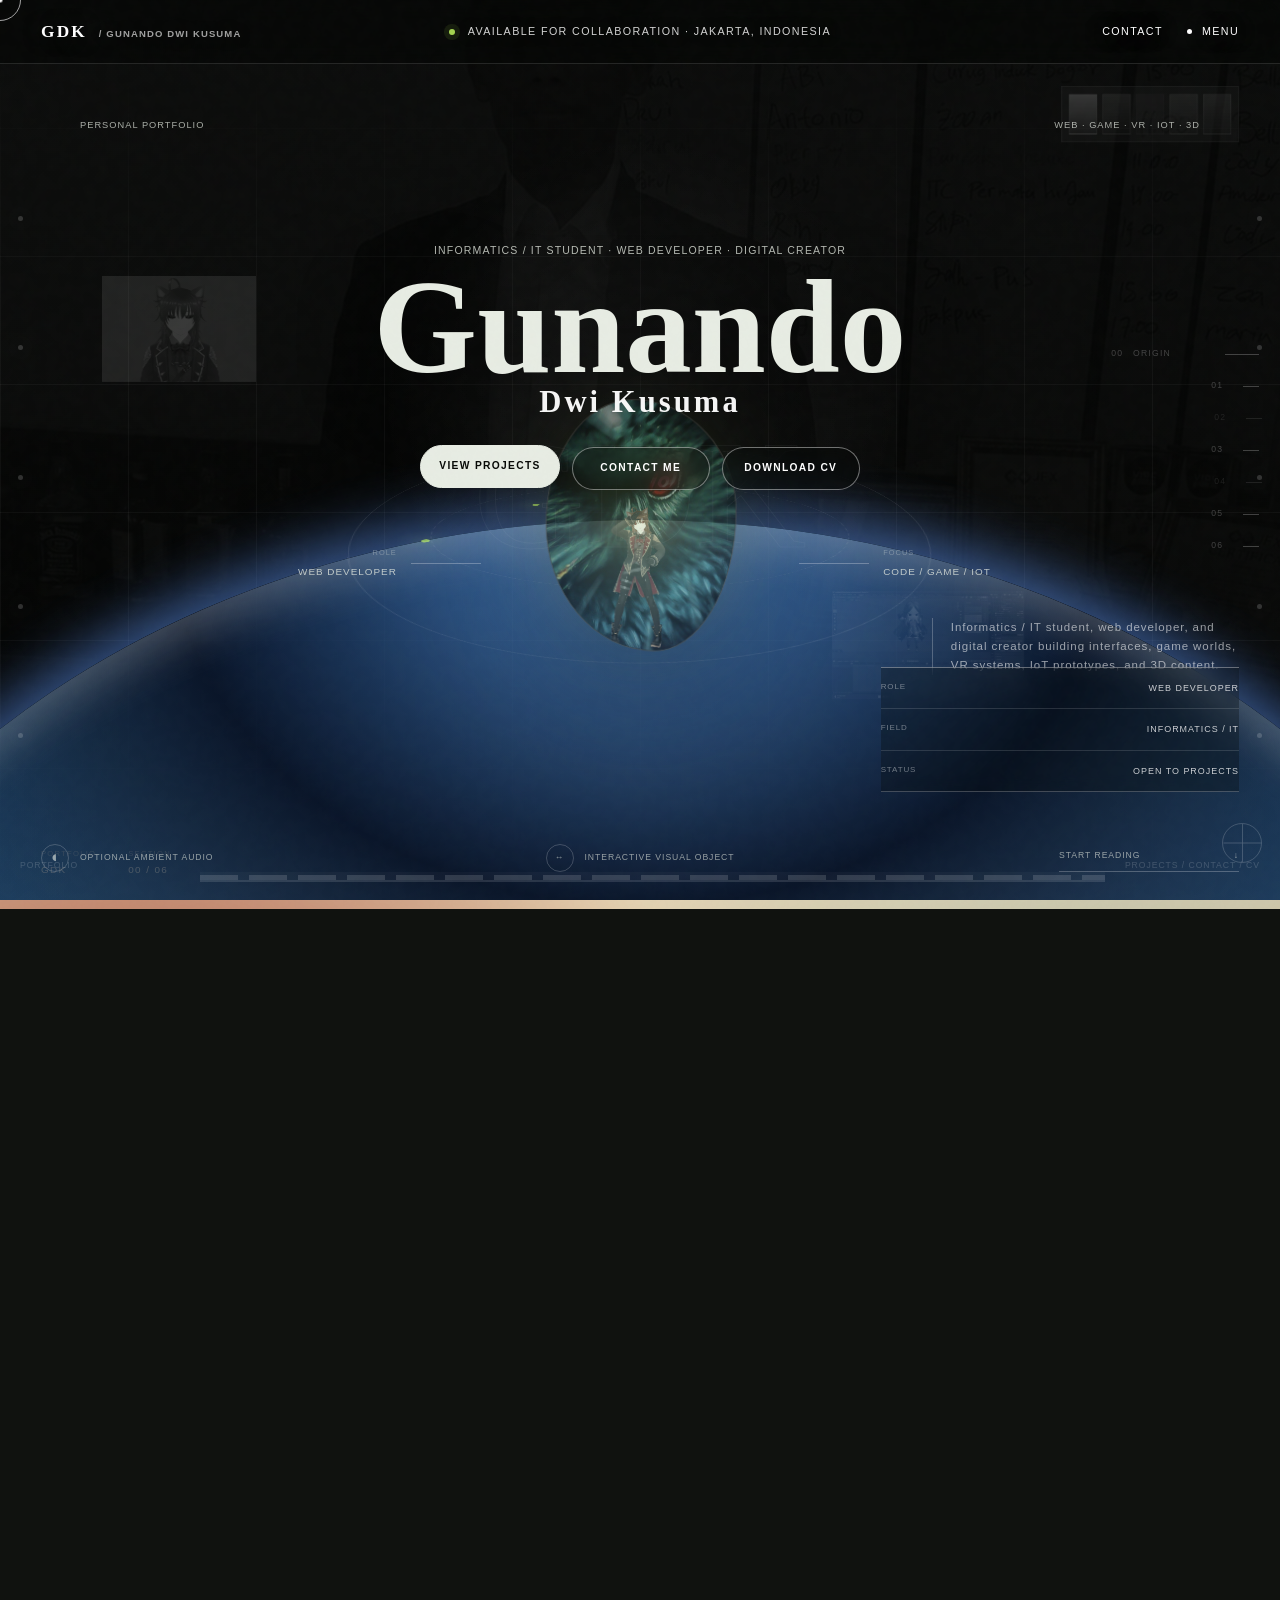
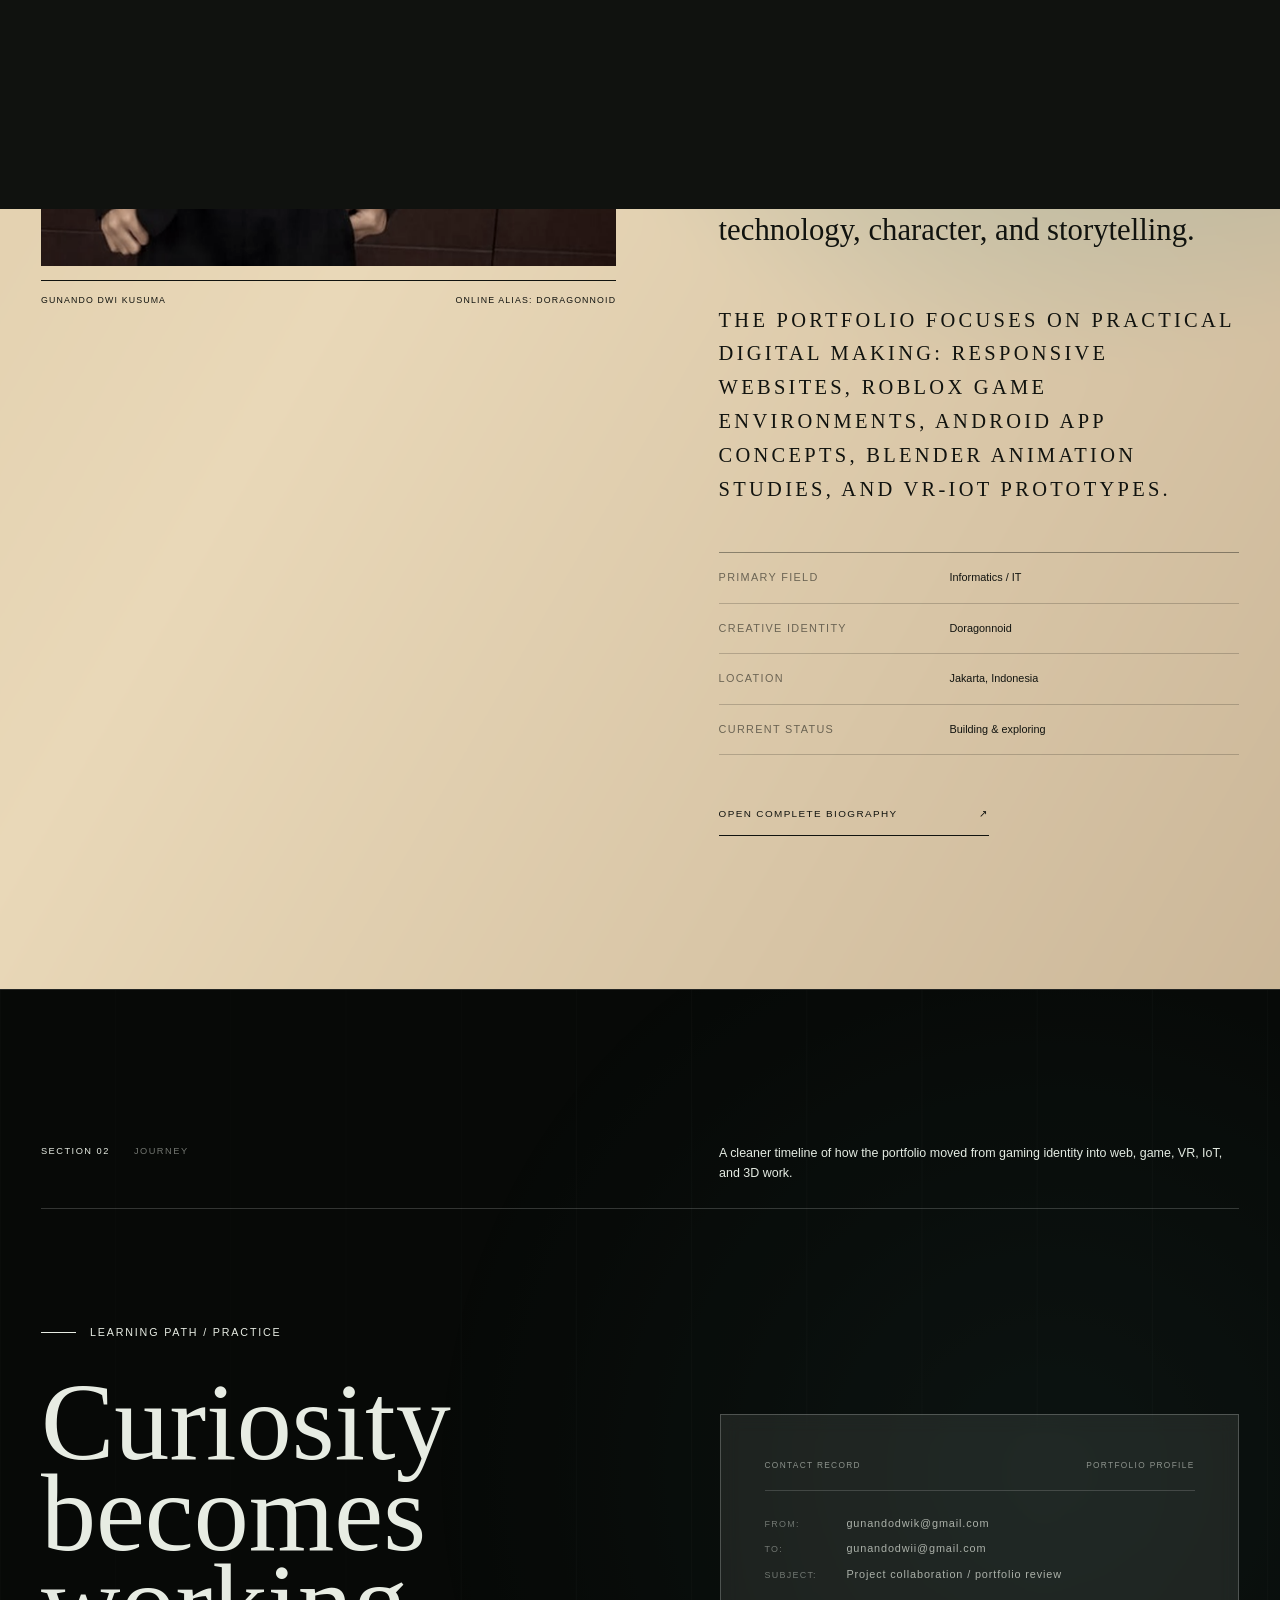
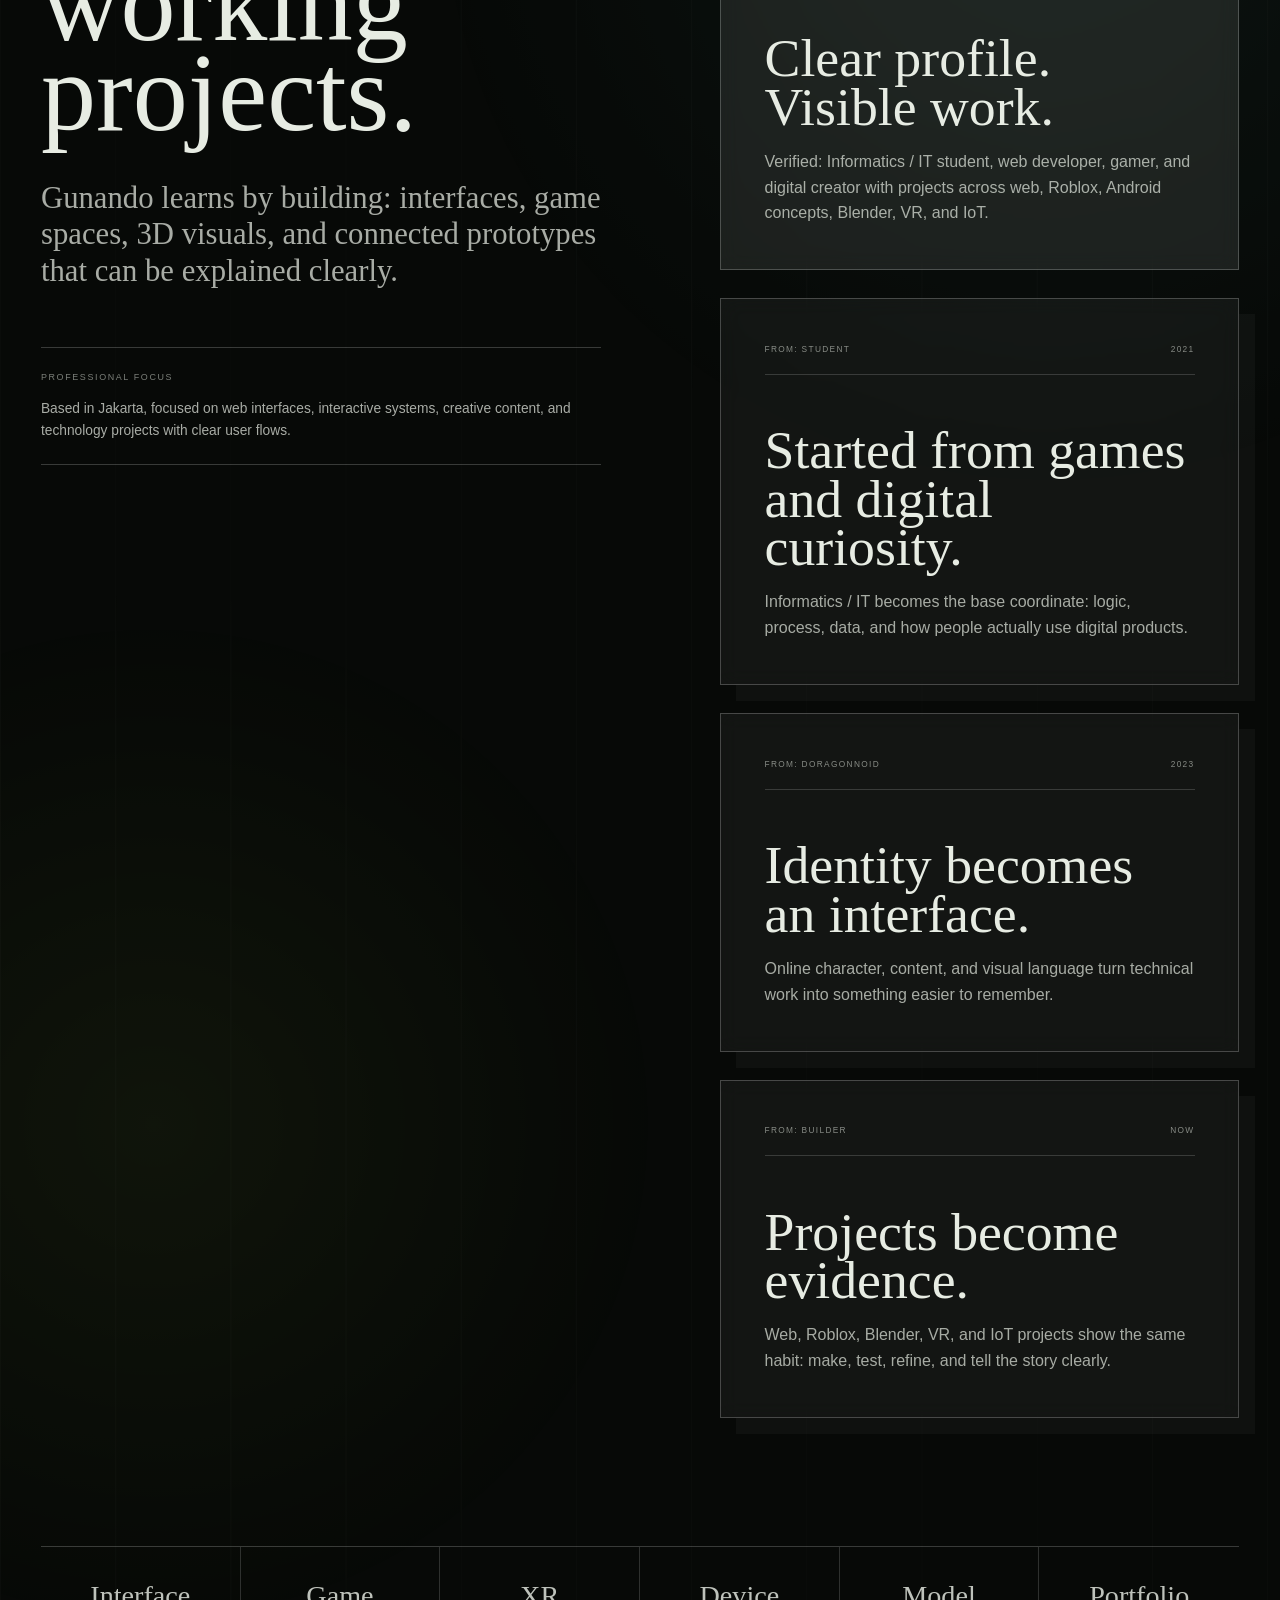
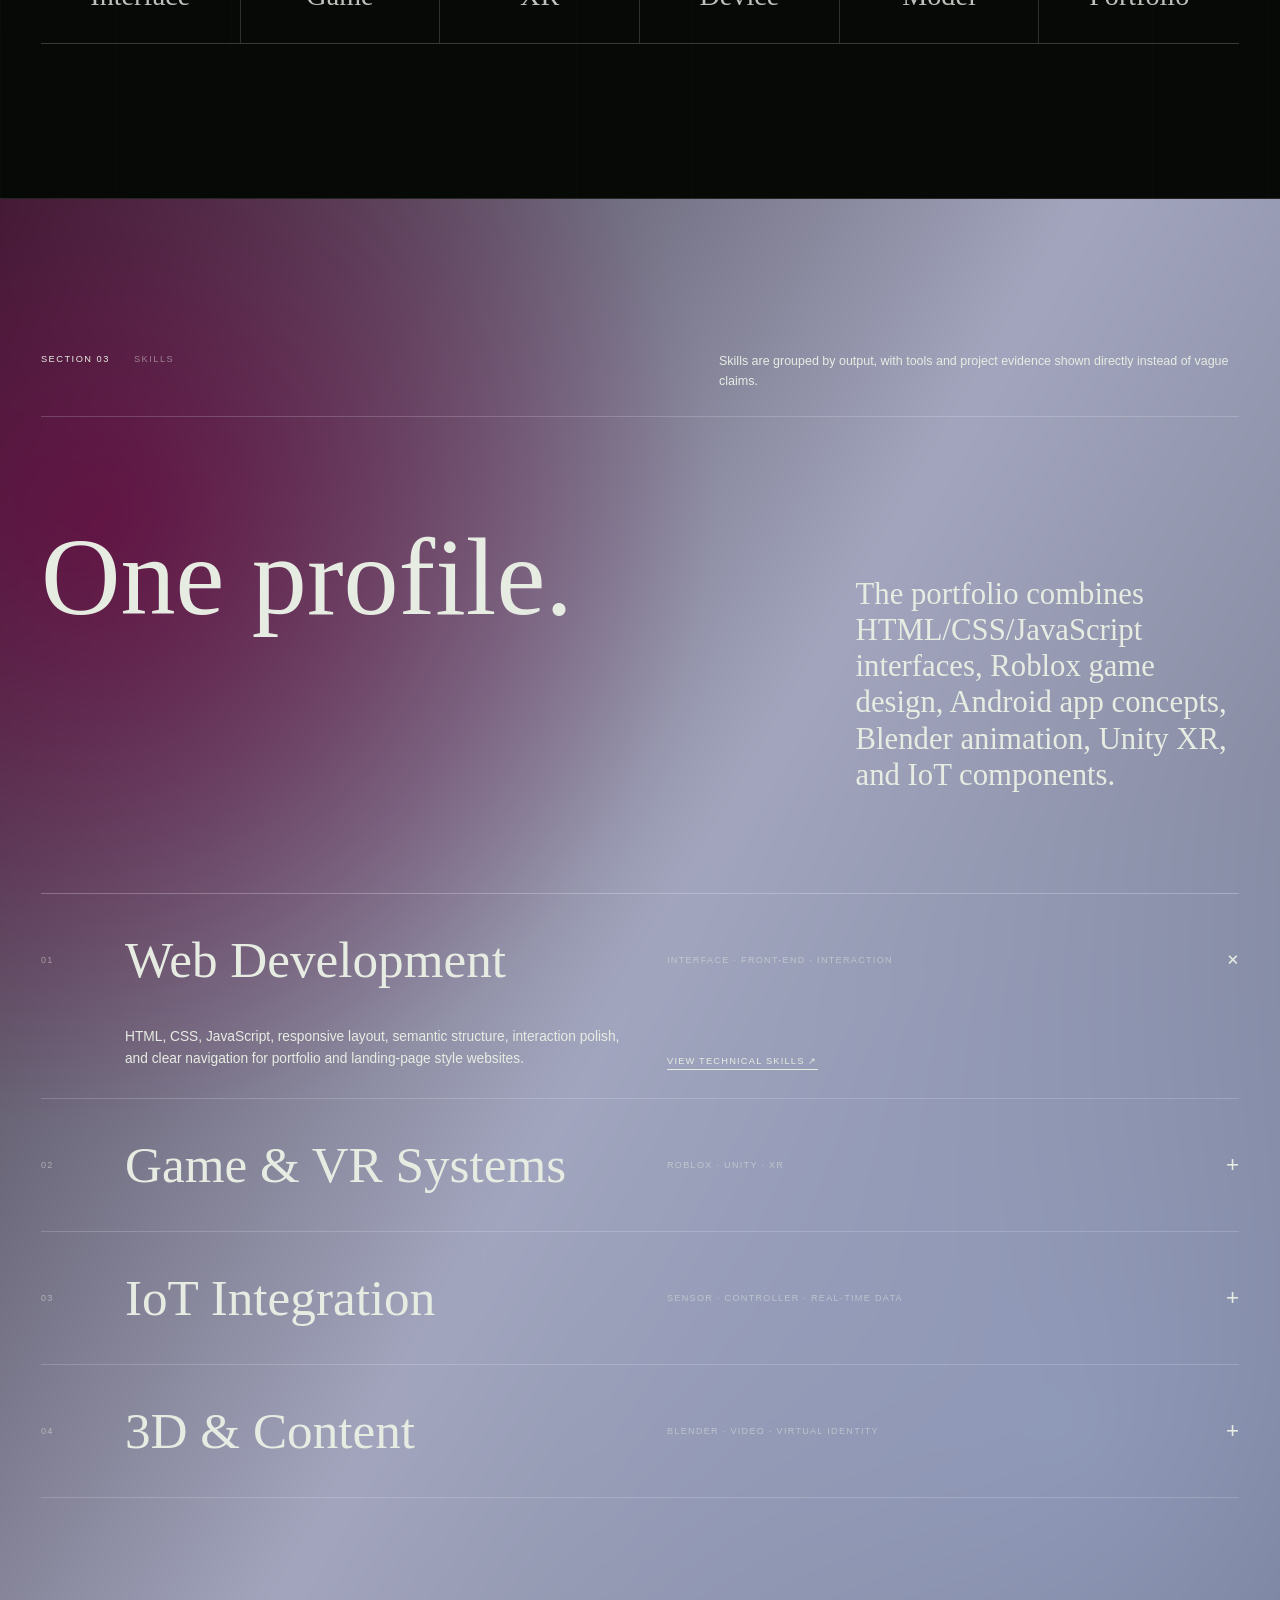
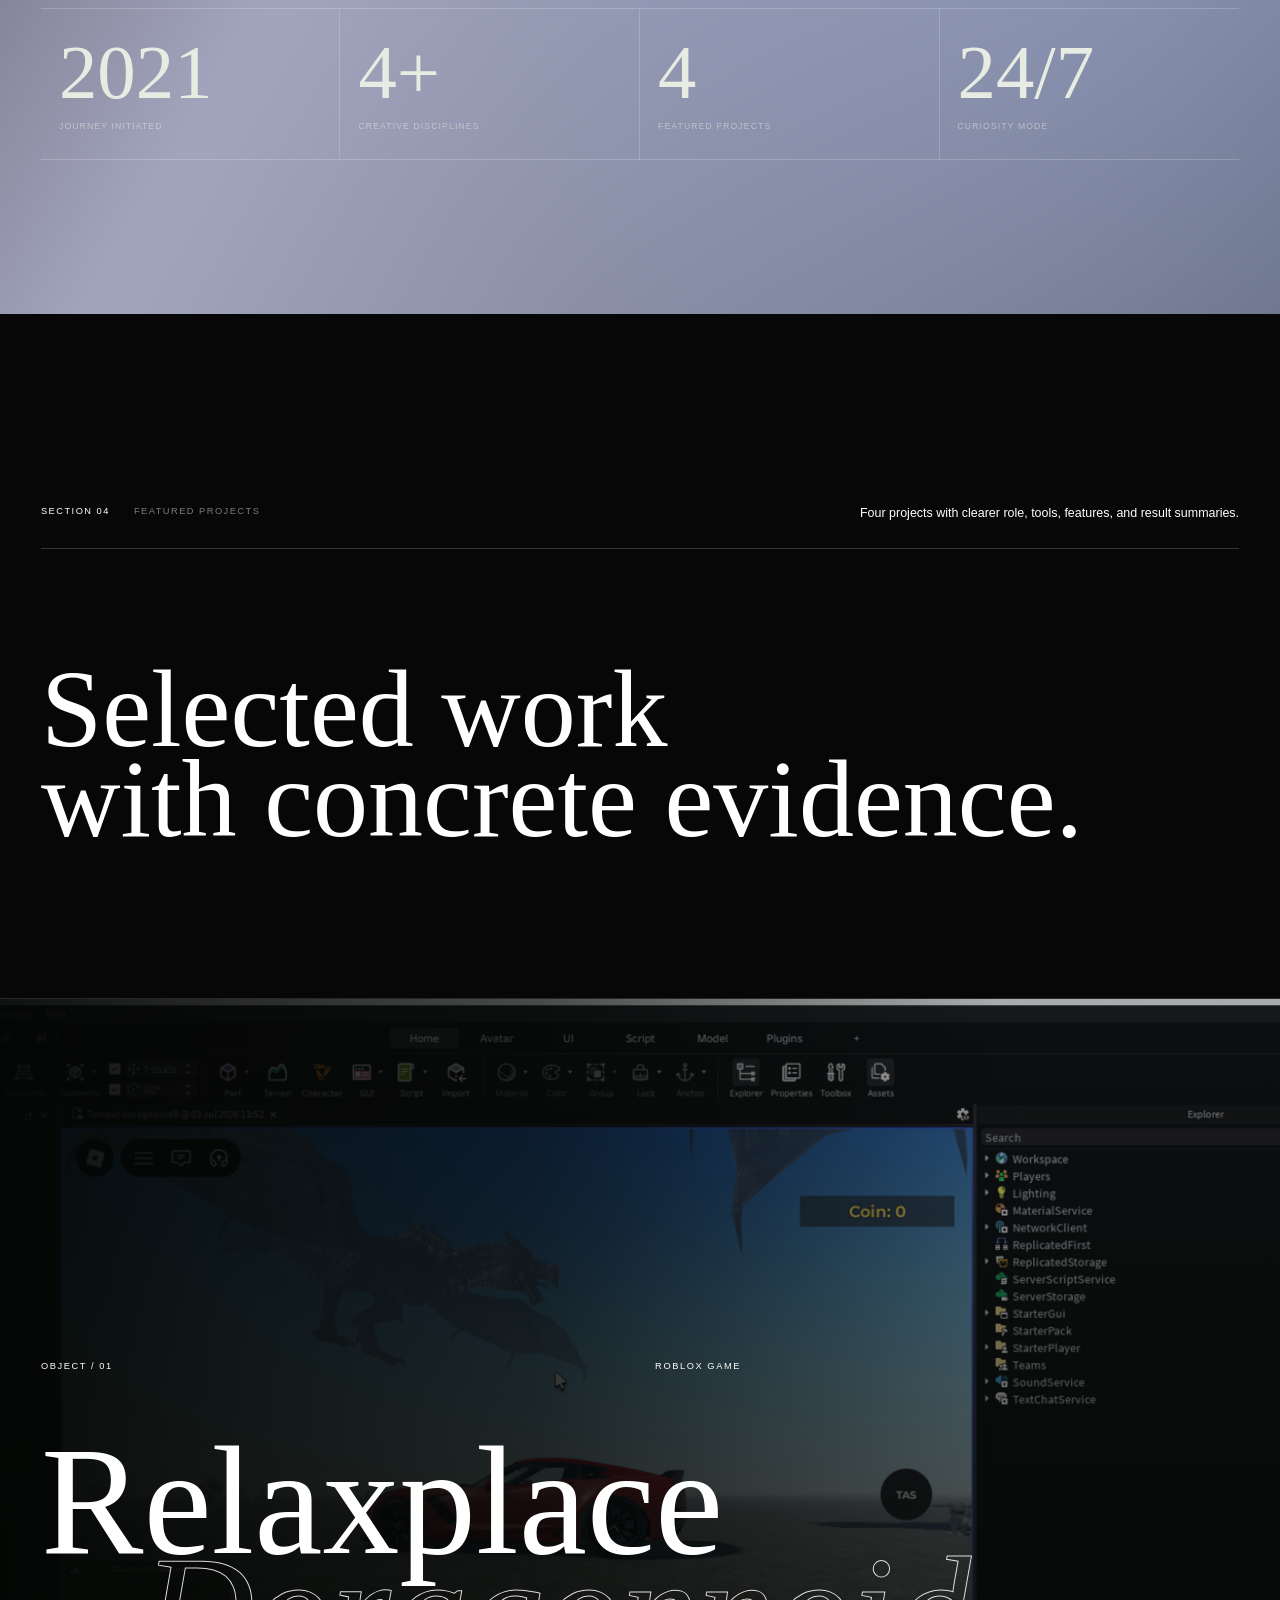
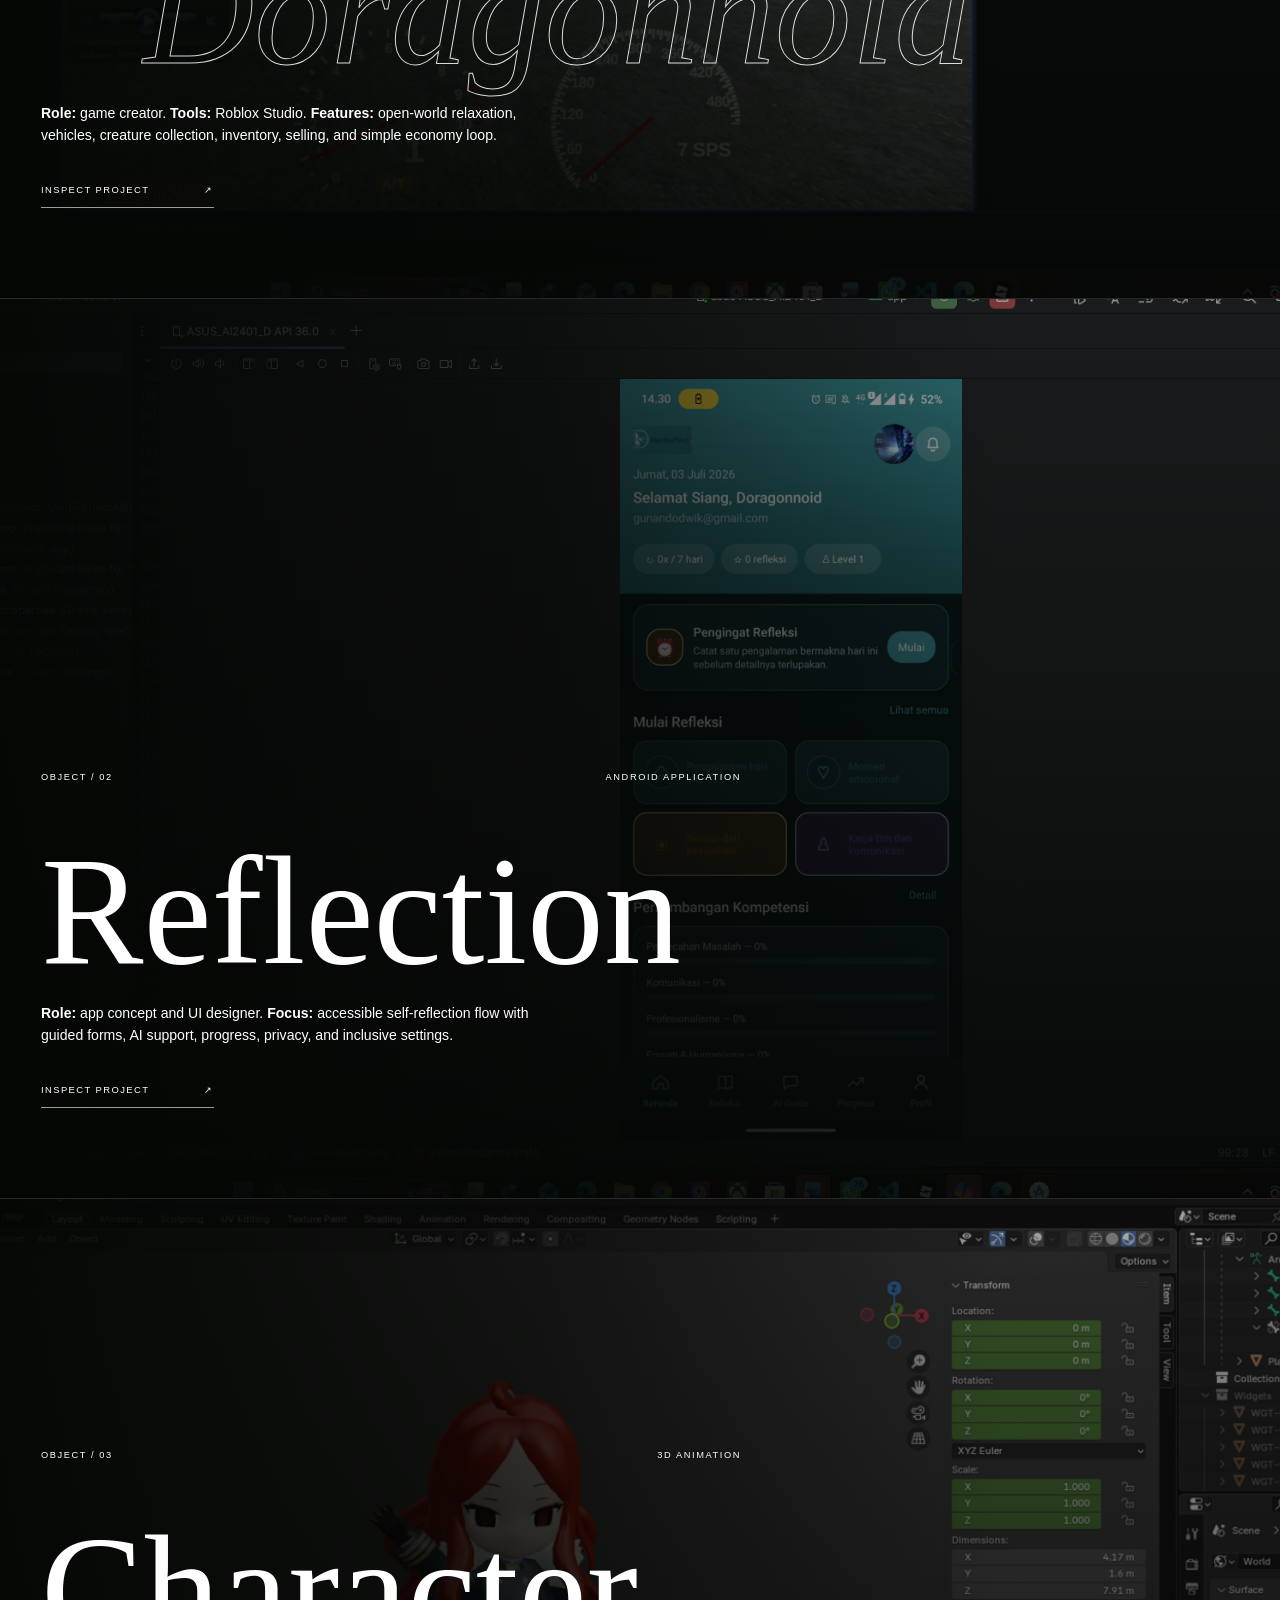
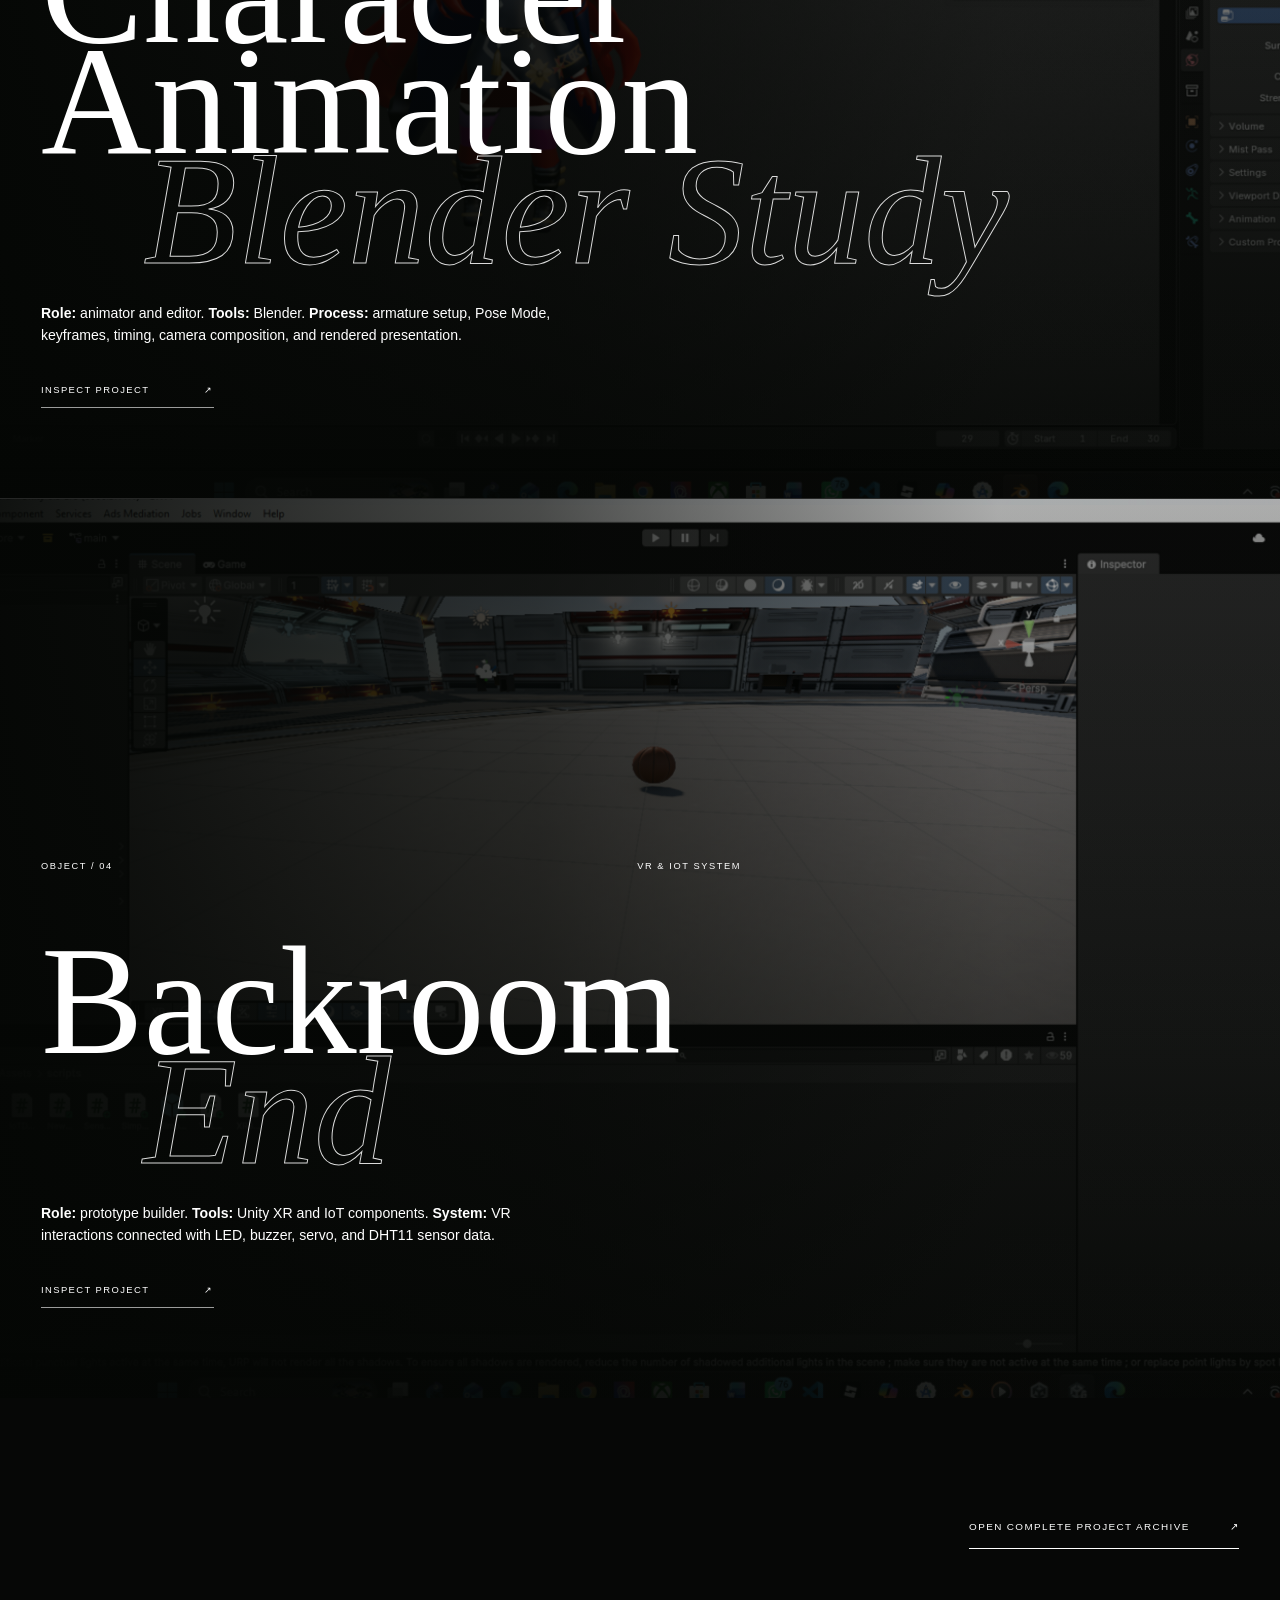
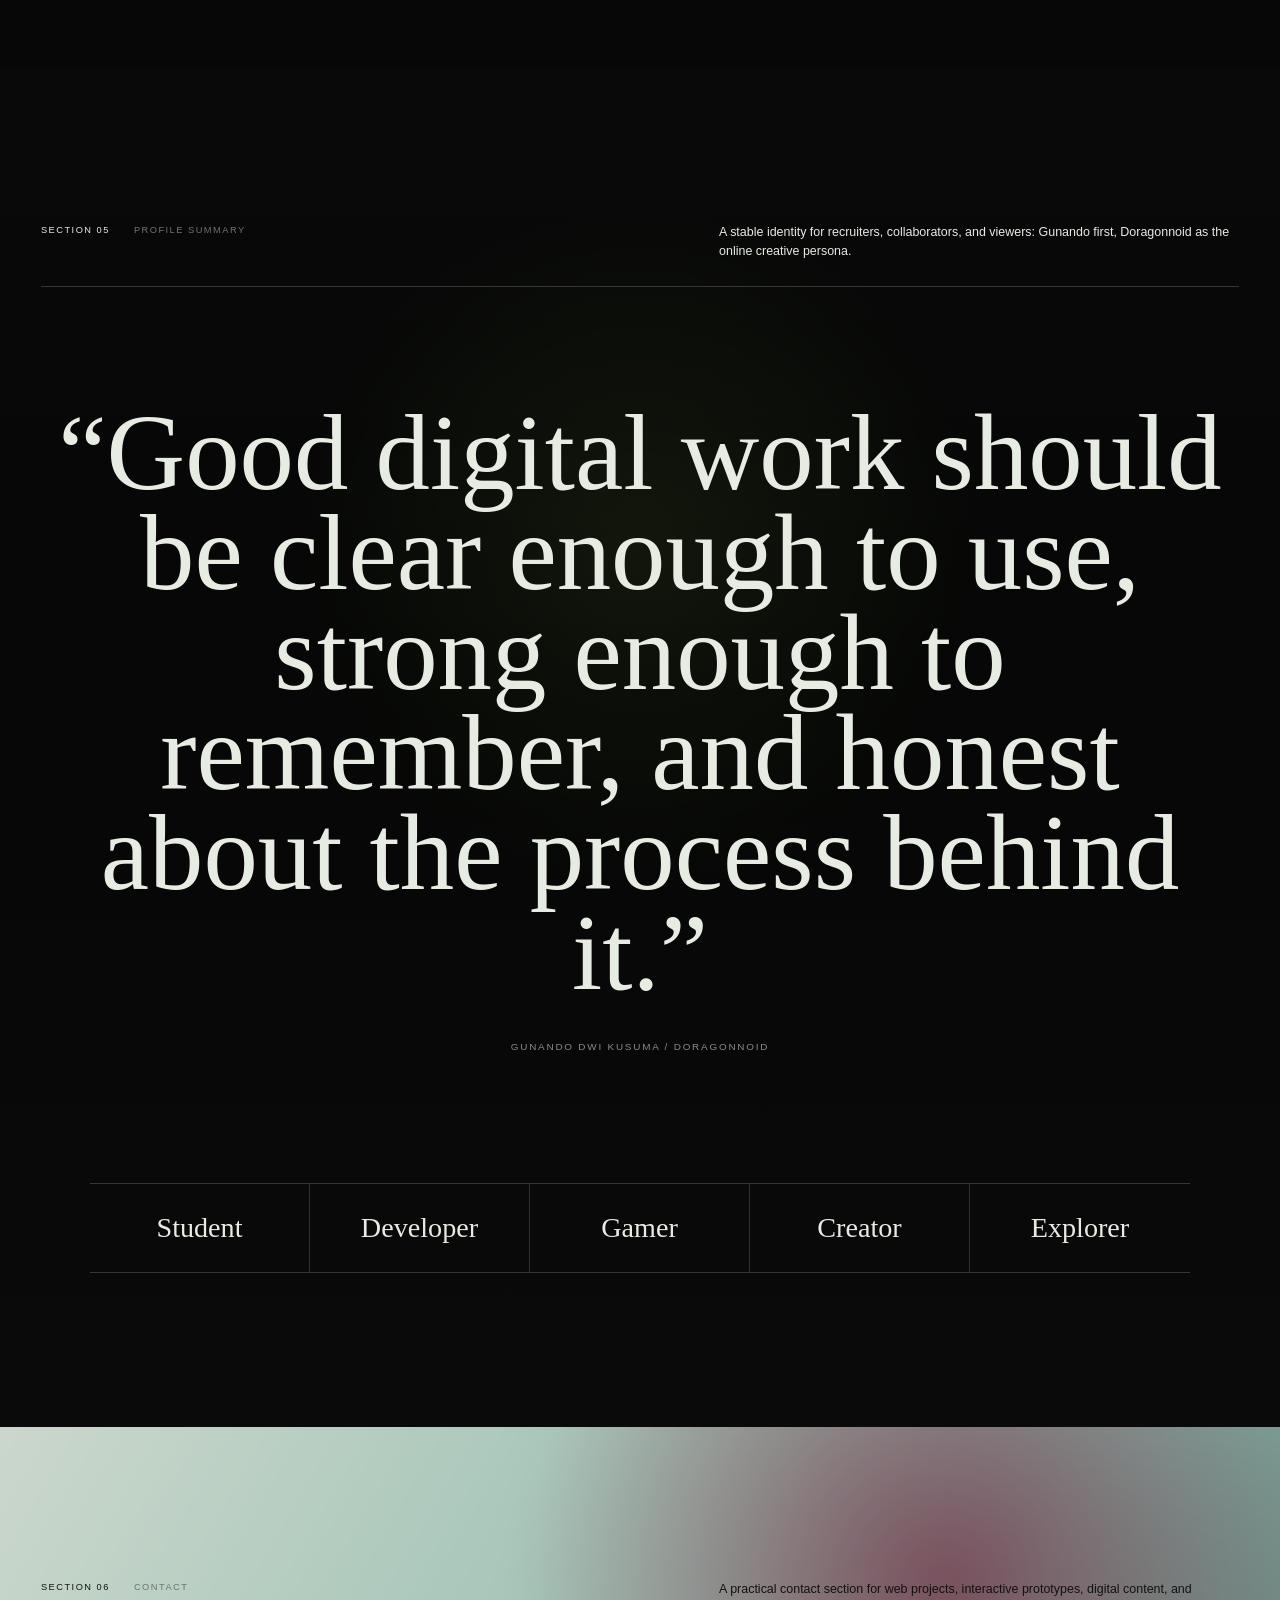
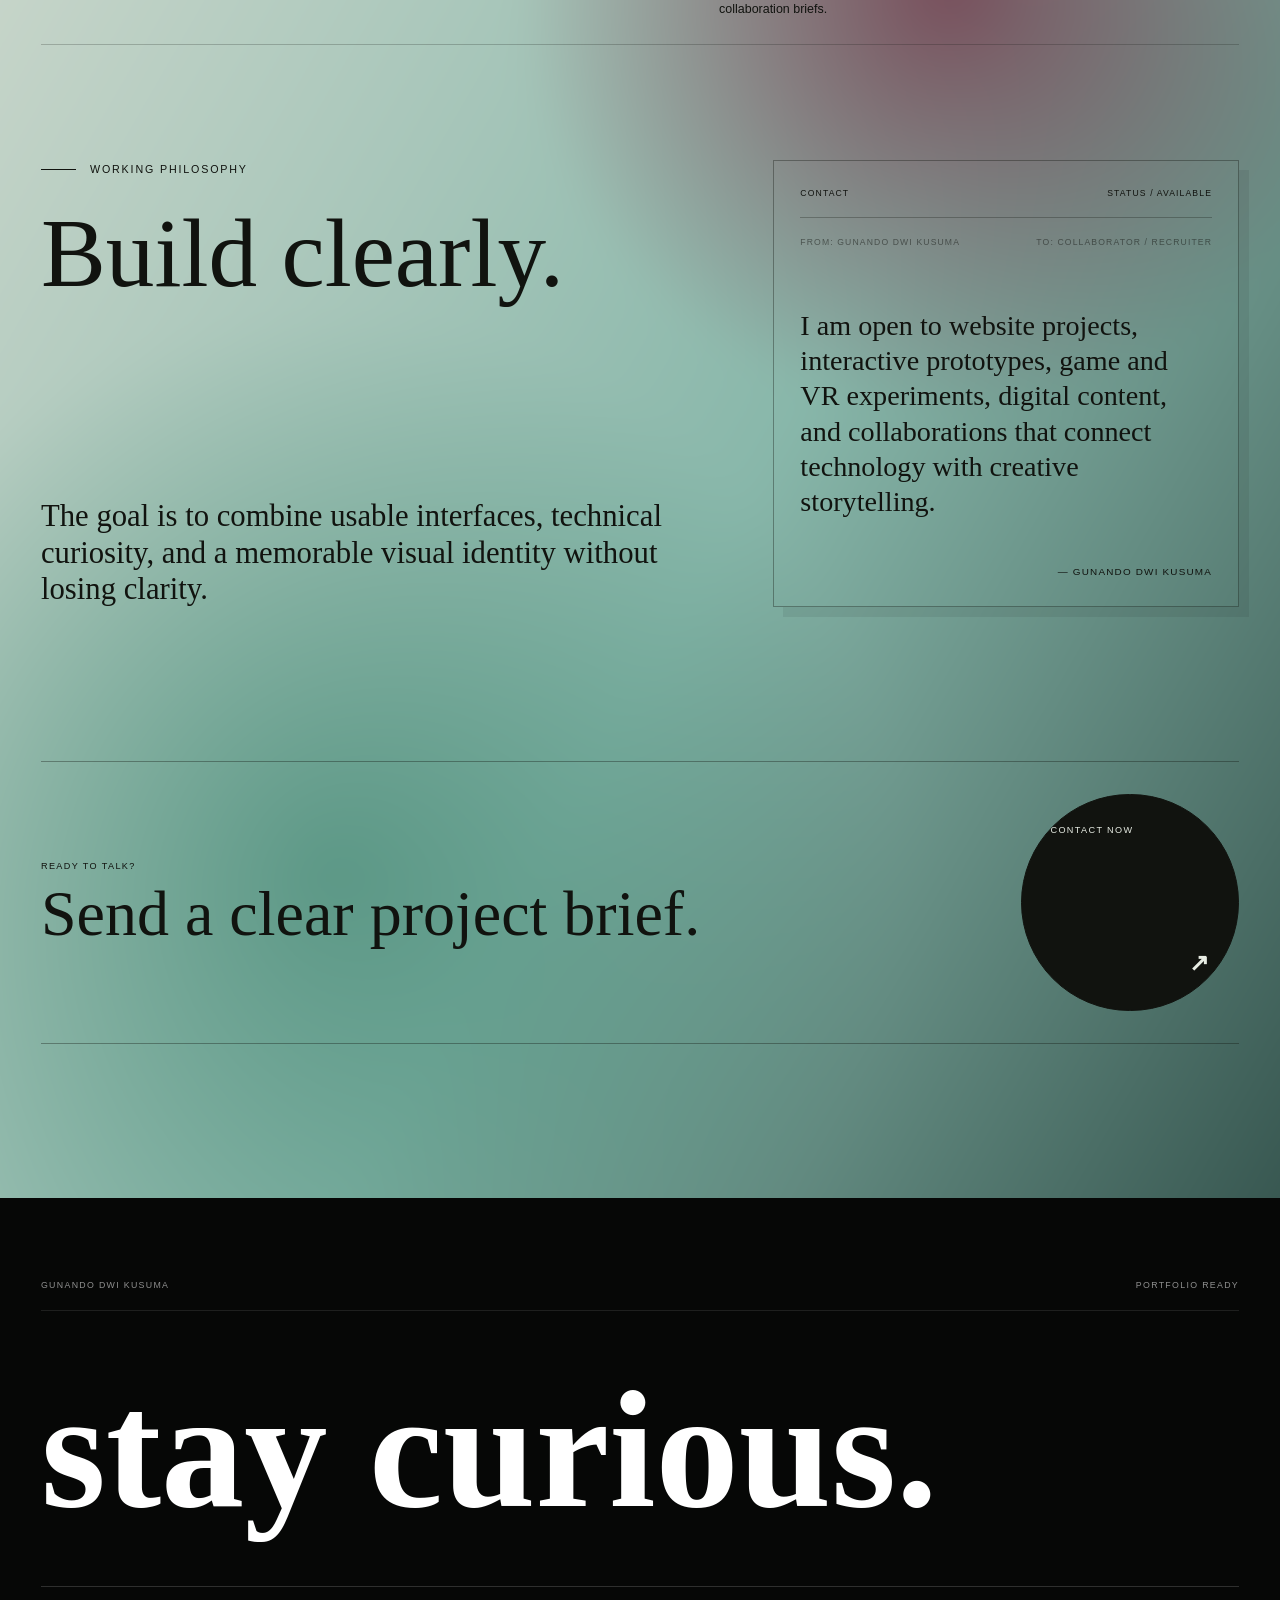
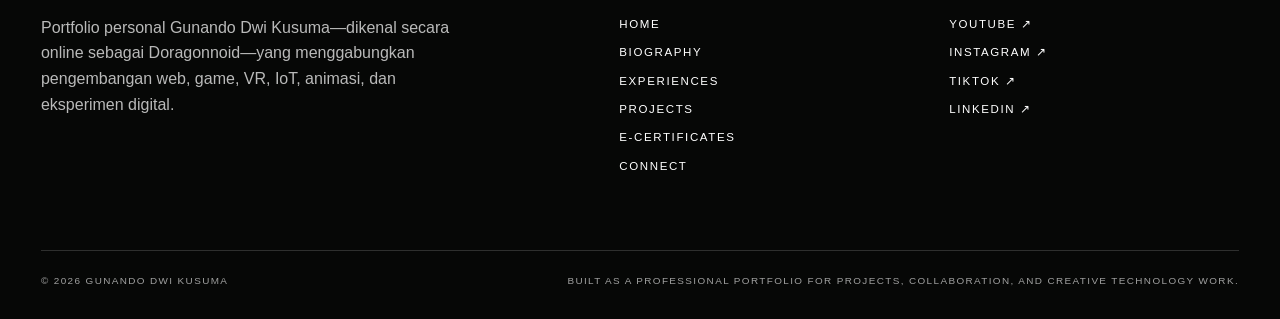
==== index.html @ f5fc3019 "Add files via upload" ====
<!DOCTYPE html>
<html lang="id">
<head>
<meta charset="utf-8"/>
<meta content="width=device-width,initial-scale=1" name="viewport"/>
<meta content="Portfolio Gunando Dwi Kusuma, Informatics / IT student, web developer, and digital creator focused on web interfaces, game worlds, VR, IoT, and 3D content." name="description"/>
<meta content="#070907" name="theme-color"/>
<title>Gunando Dwi Kusuma — Interactive Digital Portfolio</title>
<link href="assets/logo.jpg" rel="icon"/>
<link href="styles.css" rel="stylesheet"/>
<script defer src="script.js"></script>
<noscript><style>.reveal{opacity:1!important;transform:none!important;filter:none!important}</style></noscript>
</head>
<body class="outreach-home">
<a class="skip-link" href="#main">Lewati ke konten utama</a>

<div aria-hidden="true" class="preloader preloader--signal">
  <div class="preloader__inner">
    <div class="signal-loader__meta"><span>GDK / PORTFOLIO</span><span>EST. 2021</span></div>
    <div class="preloader__brand">Gunando Dwi Kusuma</div>
    <div class="preloader__row"><div class="preloader__bar"><span></span></div><div class="preloader__count">000%</div></div>
  </div>
</div>
<div aria-hidden="true" class="cursor"></div><div aria-hidden="true" class="cursor-dot"></div>
<div aria-hidden="true" class="scroll-progress"></div>
<canvas aria-hidden="true" class="signal-stars" id="signalStars"></canvas>
<div aria-hidden="true" class="signal-noise"></div>

<header class="site-header signal-header">
  <a aria-label="Gunando Dwi Kusuma home" class="brand" href="index.html">GDK<span class="brand__long"> / Gunando Dwi Kusuma</span></a>
  <div class="header-center"><span class="live-dot"></span> available for collaboration · Jakarta, Indonesia</div>
  <div class="header-actions">
    <a class="text-button" href="contact.html">contact</a>
    <button aria-controls="menuOverlay" aria-expanded="false" class="menu-button" data-menu-open type="button"><span class="dot"></span>menu</button>
  </div>
</header>

<aside aria-label="Menu utama" class="menu-overlay signal-menu" id="menuOverlay">
  <div class="menu-overlay__top">
    <a class="brand" href="index.html">Gunando Dwi Kusuma</a>
    <button class="menu-button" data-menu-close type="button"><span class="dot"></span>close</button>
  </div>
  <div class="menu-overlay__grid">
    <nav class="menu-overlay__nav">
      <div class="menu-overlay__label">Navigate portfolio</div>
      <ul class="menu-list">
        <li><a href="index.html"><span>Home</span><small>00</small></a></li>
        <li><a href="about.html"><span>Biography</span><small>01</small></a></li>
        <li><a href="experiences.html"><span>Experiences</span><small>02</small></a></li>
        <li><a href="projects.html"><span>Projects</span><small>03</small></a></li>
        <li><a href="certificates.html"><span>E-Certificates</span><small>04</small></a></li>
        <li><a href="contact.html"><span>Contact</span><small>05</small></a></li>
      </ul>
      <div class="menu-overlay__meta"><span>Digital creator · developer</span><span>Available for collaboration</span></div>
    </nav>
    <div class="menu-overlay__visual">
      <img alt="Gunando Dwi Kusuma" src="assets/profile-wide.jpg"/>
      <div class="menu-visual__telemetry"><span>GDK PORTFOLIO</span><span>STATUS / AVAILABLE</span></div>
      <p class="menu-quote">Clear interfaces, interactive systems, and creative digital experiments.</p>
    </div>
  </div>
</aside>

<nav aria-label="Navigasi chapter" class="chapter-rail" data-chapter-rail>
  <a href="#origin" data-chapter-link="origin"><span>00</span><b>Origin</b></a>
  <a href="#identity" data-chapter-link="identity"><span>01</span><b>Identity</b></a>
  <a href="#trajectory" data-chapter-link="trajectory"><span>02</span><b>Trajectory</b></a>
  <a href="#capabilities" data-chapter-link="capabilities"><span>03</span><b>Capabilities</b></a>
  <a href="#projects" data-chapter-link="projects"><span>04</span><b>Projects</b></a>
  <a href="#classification" data-chapter-link="classification"><span>05</span><b>Profile</b></a>
  <a href="#transmission" data-chapter-link="transmission"><span>06</span><b>Contact</b></a>
</nav>

<div class="signal-hud" aria-hidden="true">
  <div><small>PORTFOLIO</small><strong>GDK</strong></div>
  <div><small>SECTION</small><strong data-chapter-counter>00 / 06</strong></div>
</div>

<div class="outreach-frame" aria-hidden="true">
  <div class="outreach-frame__top">
    <div class="outreach-mini-wordmark">gunando</div>
    <div class="outreach-frame__chapter">
      <span data-frame-object>Portfolio 000</span>
      <strong data-frame-title>Origin</strong>
    </div>
    <div class="outreach-mini-wordmark outreach-mini-wordmark--right">gunando</div>
  </div>
  <div class="outreach-thumbs">
    <span class="is-active"></span><span></span><span></span><span></span><span></span>
  </div>
  <div class="outreach-side-dots outreach-side-dots--left"><span></span><span></span><span></span><span></span><span></span></div>
  <div class="outreach-side-dots outreach-side-dots--right"><span></span><span></span><span></span><span></span><span></span></div>
  <div class="outreach-bottom">
    <div class="outreach-bottom__label">PORTFOLIO</div>
    <div class="outreach-timeline" data-outreach-timeline><span></span></div>
    <div class="outreach-bottom__meta">PROJECTS / CONTACT / CV</div>
  </div>
  <div class="outreach-compass"><span></span><span></span><span></span><span></span></div>
</div>

<main id="main">
  <section aria-label="Intro portfolio Gunando Dwi Kusuma" class="signal-hero signal-chapter" id="origin" data-chapter="00" data-frame-title="Home" data-frame-object="Portfolio 000">
    <div class="signal-hero__media">
      <video autoplay loop muted playsinline poster="assets/profile-wide.jpg"><source src="assets/hero-video.mp4" type="video/mp4"/></video>
    </div>
    <div class="signal-hero__veil"></div>
    <div class="signal-hero__earth" aria-hidden="true"></div>
    <audio id="ambientAudio" loop preload="none"><source src="assets/ambient.mp3"/></audio>

    <div class="signal-hero__topline"><span>PERSONAL PORTFOLIO</span><span>WEB · GAME · VR · IOT · 3D</span></div>
    <p class="signal-hero__spaced">Informatics / IT student, web developer, and digital creator building interfaces, game worlds, VR systems, IoT prototypes, and 3D content.</p>
    <div class="outreach-object-code" aria-hidden="true">GDK</div>
    <div class="signal-fragment signal-fragment--one" aria-hidden="true"><img src="assets/model-02.png" alt=""/></div>
    <div class="signal-fragment signal-fragment--two" aria-hidden="true"><img src="assets/blender-animation-pose.png" alt=""/></div>

    <div class="signal-object-stage" data-object-stage>
      <div class="signal-orbit signal-orbit--a"></div>
      <div class="signal-orbit signal-orbit--b"></div>
      <div class="signal-object" data-signal-object role="img" aria-label="Objek visual interaktif identitas Gunando Dwi Kusuma">
        <div class="signal-object__face signal-object__face--front"><img alt="Doragonnoid virtual character with dragon artwork" src="assets/model-01.png"/></div>
        <div class="signal-object__face signal-object__face--back"><img alt="Gunando Dwi Kusuma" src="assets/profile.jpg"/></div>
        <span class="signal-object__glow"></span>
      </div>
      <div class="signal-object__label signal-object__label--left"><small>ROLE</small><strong>WEB DEVELOPER</strong></div>
      <div class="signal-object__label signal-object__label--right"><small>FOCUS</small><strong>CODE / GAME / IOT</strong></div>
    </div>

    <div class="signal-hero__title-wrap">
      <p class="signal-hero__kicker">Informatics / IT Student · Web Developer · Digital Creator</p>
      <h1 class="signal-hero__title"><span>Gunando</span><em>Dwi Kusuma</em></h1>
      <div class="hero-professional-actions" aria-label="Aksi utama">
        <a href="#projects">View Projects</a>
        <a href="contact.html">Contact Me</a>
        <a href="Gunando_Dwi_Kusuma_CV.html" download>Download CV</a>
      </div>
    </div>

    <div class="signal-discovery-card" aria-label="Status pengalaman website">
      <div><span>ROLE</span><strong>WEB DEVELOPER</strong></div>
      <div><span>FIELD</span><strong>INFORMATICS / IT</strong></div>
      <div><span>STATUS</span><strong>OPEN TO PROJECTS</strong></div>
    </div>

    <div class="signal-hero__controls">
      <button aria-label="Nyalakan audio" class="signal-control" data-sound-toggle type="button">
        <span class="signal-control__icon">◖</span><span data-sound-label>optional ambient audio</span>
      </button>
      <div class="signal-control signal-control--hint"><span class="signal-control__icon">↔</span><span>interactive visual object</span></div>
      <a class="signal-control signal-control--scroll" href="#identity"><span>start reading</span><span>↓</span></a>
    </div>
  </section>

  <section class="signal-section signal-section--paper signal-chapter signal-section--gradient-a" id="identity" data-chapter="01" data-frame-title="Profile" data-frame-object="Section 001">
    <header class="chapter-heading reveal">
      <div><span>SECTION 01</span><span>PROFILE</span></div>
      <p>A concise profile: education, role, creative identity, and the kind of digital work Gunando builds.</p>
    </header>

    <div class="identity-layout">
      <div class="identity-portrait reveal">
        <div class="identity-portrait__frame"><img alt="Portrait Gunando Dwi Kusuma" data-parallax="0.025" src="assets/profile-wide.jpg"/></div>
        <div class="identity-portrait__caption"><span>Gunando Dwi Kusuma</span><span>Online alias: Doragonnoid</span></div>
      </div>
      <div class="identity-copy">
        <div class="eyebrow reveal">origin / real-world profile</div>
        <h2 class="signal-display reveal reveal-delay-1">The person behind the work.</h2>
        <p class="signal-lead reveal reveal-delay-2">Gunando Dwi Kusuma is an Informatics / IT student, web developer, gamer, and independent digital creator. Doragonnoid is the online nickname used to connect technology, character, and storytelling.</p>
        <p class="outreach-spaced-copy reveal reveal-delay-2">The portfolio focuses on practical digital making: responsive websites, Roblox game environments, Android app concepts, Blender animation studies, and VR-IoT prototypes.</p>
        <div class="data-table reveal reveal-delay-3">
          <div><span>Primary field</span><strong>Informatics / IT</strong></div>
          <div><span>Creative identity</span><strong>Doragonnoid</strong></div>
          <div><span>Location</span><strong>Jakarta, Indonesia</strong></div>
          <div><span>Current status</span><strong>Building &amp; exploring</strong></div>
        </div>
        <a class="signal-link reveal" href="about.html">open complete biography <span>↗</span></a>
      </div>
    </div>
  </section>

  <section class="signal-section signal-section--transcript signal-chapter" id="trajectory" data-chapter="02" data-frame-title="Journey" data-frame-object="Section 002">
    <header class="chapter-heading chapter-heading--light reveal">
      <div><span>SECTION 02</span><span>JOURNEY</span></div>
      <p>A cleaner timeline of how the portfolio moved from gaming identity into web, game, VR, IoT, and 3D work.</p>
    </header>

    <div class="transcript-grid">
      <div class="transcript-copy reveal">
        <div class="eyebrow">learning path / practice</div>
        <h2 class="signal-display">Curiosity becomes working projects.</h2>
        <p class="signal-lead">Gunando learns by building: interfaces, game spaces, 3D visuals, and connected prototypes that can be explained clearly.</p>
        <div class="outreach-fact reveal reveal-delay-1">
          <span>Professional focus</span>
          <p>Based in Jakarta, focused on web interfaces, interactive systems, creative content, and technology projects with clear user flows.</p>
        </div>
      </div>
      <div class="thread-stack" aria-label="Catatan transmisi portfolio">
        <article class="thread-card thread-card--email reveal">
          <div class="thread-card__meta"><span>CONTACT RECORD</span><span>PORTFOLIO PROFILE</span></div>
          <div class="email-lines">
            <p><b>From:</b> gunandodwik@gmail.com</p>
            <p><b>To:</b> gunandodwii@gmail.com</p>
            <p><b>Subject:</b> Project collaboration / portfolio review</p>
          </div>
          <h3>Clear profile. Visible work.</h3>
          <p>Verified: Informatics / IT student, web developer, gamer, and digital creator with projects across web, Roblox, Android concepts, Blender, VR, and IoT.</p>
        </article>
        <article class="thread-card reveal reveal-delay-1">
          <div class="thread-card__meta"><span>FROM: STUDENT</span><span>2021</span></div>
          <h3>Started from games and digital curiosity.</h3>
          <p>Informatics / IT becomes the base coordinate: logic, process, data, and how people actually use digital products.</p>
        </article>
        <article class="thread-card thread-card--offset reveal reveal-delay-2">
          <div class="thread-card__meta"><span>FROM: DORAGONNOID</span><span>2023</span></div>
          <h3>Identity becomes an interface.</h3>
          <p>Online character, content, and visual language turn technical work into something easier to remember.</p>
        </article>
        <article class="thread-card reveal reveal-delay-3">
          <div class="thread-card__meta"><span>FROM: BUILDER</span><span>NOW</span></div>
          <h3>Projects become evidence.</h3>
          <p>Web, Roblox, Blender, VR, and IoT projects show the same habit: make, test, refine, and tell the story clearly.</p>
        </article>
      </div>
    </div>

    <div class="hypothesis-band reveal" aria-label="Fokus karya">
      <span>Interface</span>
      <span>Game</span>
      <span>XR</span>
      <span>Device</span>
      <span>Model</span>
      <span>Portfolio</span>
    </div>
  </section>

  <section class="signal-section signal-section--dark signal-chapter signal-section--gradient-b" id="capabilities" data-chapter="03" data-frame-title="Skills" data-frame-object="Section 003">
    <header class="chapter-heading chapter-heading--light reveal">
      <div><span>SECTION 03</span><span>SKILLS</span></div>
      <p>Skills are grouped by output, with tools and project evidence shown directly instead of vague claims.</p>
    </header>

    <div class="capability-intro">
      <h2 class="signal-display reveal">One profile.<br/><em>Multiple outputs.</em></h2>
      <p class="signal-lead reveal reveal-delay-1">The portfolio combines HTML/CSS/JavaScript interfaces, Roblox game design, Android app concepts, Blender animation, Unity XR, and IoT components.</p>
    </div>

    <div class="capability-list" data-accordion>
      <article class="capability-row is-open reveal">
        <button type="button" aria-expanded="true"><span>01</span><strong>Web Development</strong><small>Interface · Front-end · Interaction</small><i>+</i></button>
        <div class="capability-row__panel"><p>HTML, CSS, JavaScript, responsive layout, semantic structure, interaction polish, and clear navigation for portfolio and landing-page style websites.</p><a href="experiences.html#skills">view technical skills ↗</a></div>
      </article>
      <article class="capability-row reveal">
        <button type="button" aria-expanded="false"><span>02</span><strong>Game &amp; VR Systems</strong><small>Roblox · Unity · XR</small><i>+</i></button>
        <div class="capability-row__panel"><p>Roblox Studio game environments, inventory, movement, vehicles, economy loops, object interaction, and Unity XR experiments.</p><a href="projects.html">explore game projects ↗</a></div>
      </article>
      <article class="capability-row reveal">
        <button type="button" aria-expanded="false"><span>03</span><strong>IoT Integration</strong><small>Sensor · Controller · Real-time data</small><i>+</i></button>
        <div class="capability-row__panel"><p>Prototype connection between virtual interaction and physical components including LED, buzzer, servo, and DHT11 sensor data.</p><a href="backroom-end.html">open VR–IoT case ↗</a></div>
      </article>
      <article class="capability-row reveal">
        <button type="button" aria-expanded="false"><span>04</span><strong>3D &amp; Content</strong><small>Blender · Video · Virtual identity</small><i>+</i></button>
        <div class="capability-row__panel"><p>Blender character animation with armature setup, Pose Mode keyframes, timing, camera framing, and digital persona visuals.</p><a href="simple-animation-blender.html">view animation project ↗</a></div>
      </article>
    </div>

    <div class="telemetry-strip reveal">
      <div><strong data-counter="2021">0</strong><span>journey initiated</span></div>
      <div><strong data-counter="4" data-suffix="+">0</strong><span>creative disciplines</span></div>
      <div><strong data-counter="4">0</strong><span>featured projects</span></div>
      <div><strong data-counter="24" data-suffix="/7">0</strong><span>curiosity mode</span></div>
    </div>
  </section>

  <section class="project-observatory signal-chapter" id="projects" data-chapter="04" data-frame-title="Projects" data-frame-object="Section 004">
    <div class="project-observatory__intro signal-section">
      <header class="chapter-heading chapter-heading--light reveal">
        <div><span>SECTION 04</span><span>FEATURED PROJECTS</span></div>
        <p>Four projects with clearer role, tools, features, and result summaries.</p>
      </header>
      <h2 class="signal-display reveal">Selected work<br/>with concrete evidence.</h2>
    </div>

    <div class="project-observation" data-project-observation>
      <article class="observation-card" data-tilt-card>
        <div class="observation-card__media"><img alt="Relaxplace Doragonnoid Roblox project" src="assets/relaxplace-dragon-car.png"/></div>
        <div class="observation-card__shade"></div>
        <div class="observation-card__content">
          <div class="observation-card__index"><span>OBJECT / 01</span><span>ROBLOX GAME</span></div>
          <h3>Relaxplace<br/><em>Doragonnoid</em></h3>
          <p><b>Role:</b> game creator. <b>Tools:</b> Roblox Studio. <b>Features:</b> open-world relaxation, vehicles, creature collection, inventory, selling, and simple economy loop.</p>
          <a href="relaxplace-doragonnoid.html">inspect project <span>↗</span></a>
        </div>
      </article>

      <article class="observation-card" data-tilt-card>
        <div class="observation-card__media"><img alt="Reflection Android application" src="assets/reflection-dashboard.png"/></div>
        <div class="observation-card__shade"></div>
        <div class="observation-card__content">
          <div class="observation-card__index"><span>OBJECT / 02</span><span>ANDROID APPLICATION</span></div>
          <h3>Reflection</h3>
          <p><b>Role:</b> app concept and UI designer. <b>Focus:</b> accessible self-reflection flow with guided forms, AI support, progress, privacy, and inclusive settings.</p>
          <a href="reflection.html">inspect project <span>↗</span></a>
        </div>
      </article>

      <article class="observation-card" data-tilt-card>
        <div class="observation-card__media"><img alt="Simple Animation Blender" src="assets/blender-animation-overview.png"/></div>
        <div class="observation-card__shade"></div>
        <div class="observation-card__content">
          <div class="observation-card__index"><span>OBJECT / 03</span><span>3D ANIMATION</span></div>
          <h3>Character Animation<br/><em>Blender Study</em></h3>
          <p><b>Role:</b> animator and editor. <b>Tools:</b> Blender. <b>Process:</b> armature setup, Pose Mode, keyframes, timing, camera composition, and rendered presentation.</p>
          <a href="simple-animation-blender.html">inspect project <span>↗</span></a>
        </div>
      </article>

      <article class="observation-card" data-tilt-card>
        <div class="observation-card__media"><img alt="Backroom End VR and IoT" src="assets/backroom-end-overview.png"/></div>
        <div class="observation-card__shade"></div>
        <div class="observation-card__content">
          <div class="observation-card__index"><span>OBJECT / 04</span><span>VR &amp; IoT SYSTEM</span></div>
          <h3>Backroom<br/><em>End</em></h3>
          <p><b>Role:</b> prototype builder. <b>Tools:</b> Unity XR and IoT components. <b>System:</b> VR interactions connected with LED, buzzer, servo, and DHT11 sensor data.</p>
          <a href="backroom-end.html">inspect project <span>↗</span></a>
        </div>
      </article>
    </div>

    <div class="project-observatory__footer"><a class="signal-link signal-link--light" href="projects.html">open complete project archive <span>↗</span></a></div>
  </section>

  <section class="signal-section signal-section--quote signal-chapter" id="classification" data-chapter="05" data-frame-title="Profile" data-frame-object="Section 005">
    <header class="chapter-heading chapter-heading--light reveal">
      <div><span>SECTION 05</span><span>PROFILE SUMMARY</span></div>
      <p>A stable identity for recruiters, collaborators, and viewers: Gunando first, Doragonnoid as the online creative persona.</p>
    </header>
    <blockquote class="outreach-quote reveal">
      <p>“Good digital work should be clear enough to use, strong enough to remember, and honest about the process behind it.”</p>
      <cite>Gunando Dwi Kusuma / Doragonnoid</cite>
    </blockquote>
    <div class="classification-list reveal reveal-delay-1" aria-label="Klasifikasi akhir">
      <span>Student</span>
      <span>Developer</span>
      <span>Gamer</span>
      <span>Creator</span>
      <span>Explorer</span>
    </div>
  </section>

  <section class="signal-section signal-section--paper signal-chapter signal-section--gradient-c" id="transmission" data-chapter="06" data-frame-title="Contact" data-frame-object="Section 006">
    <header class="chapter-heading reveal">
      <div><span>SECTION 06</span><span>CONTACT</span></div>
      <p>A practical contact section for web projects, interactive prototypes, digital content, and collaboration briefs.</p>
    </header>

    <div class="transmission-layout">
      <div class="transmission-copy">
        <div class="eyebrow reveal">working philosophy</div>
        <h2 class="signal-display reveal reveal-delay-1">Build clearly.<br/><em>Present professionally.</em></h2>
        <p class="signal-lead reveal reveal-delay-2">The goal is to combine usable interfaces, technical curiosity, and a memorable visual identity without losing clarity.</p>
      </div>
      <div class="message-log reveal">
        <div class="message-log__header"><span>CONTACT</span><span>STATUS / AVAILABLE</span></div>
        <div class="message-log__meta"><span>FROM: GUNANDO DWI KUSUMA</span><span>TO: COLLABORATOR / RECRUITER</span></div>
        <p>I am open to website projects, interactive prototypes, game and VR experiments, digital content, and collaborations that connect technology with creative storytelling.</p>
        <div class="message-log__signature">— Gunando Dwi Kusuma</div>
      </div>
    </div>

    <div class="contact-terminal reveal">
      <div><span>READY TO TALK?</span><strong>Send a clear project brief.</strong></div>
      <a class="contact-terminal__button" href="contact.html"><span>contact now</span><b>↗</b></a>
    </div>
  </section>
</main>

<footer class="site-footer signal-footer">
  <div class="signal-footer__top"><span>GUNANDO DWI KUSUMA</span><span>PORTFOLIO READY</span></div>
  <h2 class="footer-title">stay curious.</h2>
  <div class="footer-grid">
    <p>Portfolio personal Gunando Dwi Kusuma—dikenal secara online sebagai Doragonnoid—yang menggabungkan pengembangan web, game, VR, IoT, animasi, dan eksperimen digital.</p>
    <nav aria-label="Footer navigation" class="footer-nav"><a href="index.html">Home</a><a href="about.html">Biography</a><a href="experiences.html">Experiences</a><a href="projects.html">Projects</a><a href="certificates.html">E-Certificates</a><a href="contact.html">Connect</a></nav>
    <nav aria-label="Social links" class="footer-nav"><a href="https://www.youtube.com/@doragonnoid_gunando_nava" rel="noopener" target="_blank">YouTube ↗</a><a href="https://www.instagram.com/doragonnoid_dwi_nava?igsh=MXVrMmJzcGdueThnNA==" rel="noopener" target="_blank">Instagram ↗</a><a href="https://www.tiktok.com/@doragonnoid_dwi_nava?_r=1&amp;_t=ZS-97iYIrTE72y" rel="noopener" target="_blank">TikTok ↗</a><a href="https://www.linkedin.com/in/gunando-dwi-kusuma-a0ba12266?utm_source=share_via&amp;utm_content=profile&amp;utm_medium=member_android" rel="noopener" target="_blank">LinkedIn ↗</a></nav>
  </div>
  <div class="footer-bottom"><span>© <span data-year></span> Gunando Dwi Kusuma</span><span>Built as a professional portfolio for projects, collaboration, and creative technology work.</span></div>
</footer>

</body>
</html>
---- styles.css ----
:root {
  --ink: #10120f;
  --ink-soft: #242820;
  --paper: #e8ece4;
  --paper-2: #dde4da;
  --sage: #8f9b8f;
  --sage-dark: #5f695e;
  --line: rgba(16, 18, 15, 0.22);
  --white-line: rgba(255,255,255,.28);
  --serif: "Iowan Old Style", "Palatino Linotype", Palatino, "Book Antiqua", Georgia, serif;
  --sans: Inter, ui-sans-serif, -apple-system, BlinkMacSystemFont, "Segoe UI", Arial, sans-serif;
  --ease: cubic-bezier(.2,.75,.25,1);
  --pad: clamp(20px, 3.2vw, 58px);
  --header-h: 82px;
}

* { box-sizing: border-box; }
html { scroll-behavior: smooth; background: var(--ink); }
body {
  margin: 0;
  color: var(--ink);
  background: var(--paper);
  font-family: var(--sans);
  font-size: 16px;
  line-height: 1.6;
  overflow-x: hidden;
}
body.menu-open, body.modal-open { overflow: hidden; }
img, video { display: block; max-width: 100%; }
a { color: inherit; text-decoration: none; }
button, input, textarea { font: inherit; }
button { color: inherit; }
::selection { background: var(--ink); color: var(--paper); }

.skip-link {
  position: fixed; left: 16px; top: -80px; z-index: 10000;
  background: var(--paper); color: var(--ink); padding: 12px 16px;
  border: 1px solid var(--ink); transition: top .25s ease;
}
.skip-link:focus { top: 16px; }

.preloader {
  position: fixed; inset: 0; z-index: 9999; display: grid; place-items: center;
  background: var(--ink); color: var(--paper); transition: opacity .7s var(--ease), visibility .7s;
}
.preloader.is-hidden { opacity: 0; visibility: hidden; }
.preloader__inner { width: min(82vw, 720px); }
.preloader__brand {
  font-family: var(--serif); font-size: clamp(3rem, 9vw, 7.2rem); line-height: .88;
  letter-spacing:0; font-weight: 400; max-width: 980px;
}
.preloader__brand::after {
  content: "online as Doragonnoid"; display: block; margin-top: 20px;
  font-family: var(--sans); font-size: clamp(.62rem, 1.2vw, .78rem);
  line-height: 1.3; text-transform: uppercase; letter-spacing: .2em; opacity: .68;
}
.preloader__row { display: flex; justify-content: space-between; align-items: end; margin-top: 38px; }
.preloader__bar { height: 1px; background: rgba(255,255,255,.22); width: 70%; overflow: hidden; }
.preloader__bar span { display: block; height: 100%; width: 0; background: var(--paper); transition: width .08s linear; }
.preloader__count { font-size: .76rem; letter-spacing: .15em; }

.cursor, .cursor-dot {
  position: fixed; left: 0; top: 0; pointer-events: none; z-index: 10001;
  transform: translate(-50%, -50%); border-radius: 50%; display: none;
}
.cursor { width: 42px; height: 42px; border: 1px solid rgba(255,255,255,.65); mix-blend-mode: difference; transition: width .2s, height .2s; }
.cursor-dot { width: 5px; height: 5px; background: white; mix-blend-mode: difference; }
@media (hover:hover) and (pointer:fine) { .cursor, .cursor-dot { display: block; } }
.cursor.is-active { width: 66px; height: 66px; }

.scroll-progress { position: fixed; z-index: 900; left: 0; top: 0; height: 2px; width: 0; background: var(--paper); mix-blend-mode: difference; }

.site-header {
  position: fixed; z-index: 900; top: 0; left: 0; right: 0; height: var(--header-h);
  display: grid; grid-template-columns: 1fr auto 1fr; align-items: center;
  padding: 0 var(--pad); color: #fff; transition: color .4s, background .4s, transform .45s var(--ease);
}
.site-header.is-solid { background: rgba(232,236,228,.9); color: var(--ink); backdrop-filter: blur(16px); border-bottom: 1px solid rgba(16,18,15,.1); }
.site-header.is-hidden { transform: translateY(-110%); }
.brand { font-family: var(--serif); text-transform: none; font-size: clamp(.92rem, 1.35vw, 1.22rem); letter-spacing:0; font-weight: 600; white-space: nowrap; }
.header-center { font-size: .67rem; text-transform: uppercase; letter-spacing: .18em; opacity: .82; }
.header-actions { justify-self: end; display: flex; align-items: center; gap: 24px; }
.text-button, .menu-button, .icon-button {
  border: 0; background: transparent; padding: 8px 0; cursor: pointer; text-transform: uppercase;
  font-size: .67rem; letter-spacing: .16em; position: relative;
}
.text-button::after, .menu-button::after, .inline-link::after {
  content: ""; position: absolute; left: 0; right: 100%; bottom: 4px; height: 1px; background: currentColor;
  transition: right .35s var(--ease);
}
.text-button:hover::after, .menu-button:hover::after, .inline-link:hover::after { right: 0; }
.menu-button { display: flex; align-items: center; gap: 10px; }
.menu-button span.dot { width: 5px; height: 5px; border-radius: 50%; background: currentColor; }

.menu-overlay {
  position: fixed; z-index: 950; inset: 0; color: var(--paper); background: var(--ink);
  visibility: hidden; opacity: 0; transition: opacity .55s var(--ease), visibility .55s;
}
.menu-overlay.is-open { visibility: visible; opacity: 1; }
.menu-overlay__top { height: var(--header-h); padding: 0 var(--pad); display: flex; align-items: center; justify-content: space-between; border-bottom: 1px solid rgba(255,255,255,.12); }
.menu-overlay__grid { min-height: calc(100vh - var(--header-h)); display: grid; grid-template-columns: minmax(0, 1fr) minmax(420px, .78fr); }
.menu-overlay__nav { padding: clamp(34px, 4.8vw, 78px) var(--pad) clamp(28px, 4vw, 58px); display: flex; flex-direction: column; justify-content: space-between; }
.menu-list { list-style: none; margin: 0; padding: 0; }
.menu-list a {
  display: flex; align-items: baseline; justify-content: space-between; gap: 20px;
  padding: 10px 0; font-family: var(--serif); font-size: clamp(2.8rem, 6.7vw, 6.6rem); line-height: .94; letter-spacing:0;
  border-bottom: 1px solid rgba(255,255,255,.12); transition: opacity .3s, padding-left .35s var(--ease);
}
.menu-list:hover a { opacity: .28; }
.menu-list a:hover { opacity: 1; padding-left: 18px; }
.menu-list small { font-family: var(--sans); font-size: .64rem; letter-spacing: .16em; }
.menu-overlay__meta { display: flex; gap: 28px; align-items: end; justify-content: space-between; margin-top: 34px; font-size: .72rem; text-transform: uppercase; letter-spacing: .14em; }
.menu-overlay__visual {
  position: relative;
  overflow: hidden;
  display: grid;
  align-content: center;
  gap: clamp(16px, 2vw, 26px);
  padding: clamp(22px, 3.4vw, 54px);
  background: #eef1eb;
}
.menu-overlay__visual img {
  position: relative;
  z-index: 1;
  width: 100%;
  height: auto;
  max-height: min(58vh, 560px);
  object-fit: contain;
  background: #11130f;
  border: 1px solid rgba(16,18,15,.16);
  box-shadow: 0 24px 70px rgba(0,0,0,.22);
  filter: none;
}
.menu-overlay__visual::after {
  content:"";
  position:absolute;
  inset:0;
  background:
    linear-gradient(135deg, rgba(16,18,15,.08), transparent 42%),
    linear-gradient(315deg, rgba(16,18,15,.1), transparent 45%);
  pointer-events: none;
}
.menu-quote {
  position: relative;
  z-index: 2;
  left: auto;
  bottom: auto;
  width: 100%;
  max-width: 680px;
  margin: 0 auto;
  padding: clamp(16px, 2vw, 24px);
  background: rgba(255,255,255,.76);
  color: #11130f;
  border: 1px solid rgba(16,18,15,.14);
  font-family: var(--serif);
  font-size: clamp(1.35rem, 2vw, 2.05rem);
  line-height: 1.08;
}
.certificate-menu .menu-overlay__grid {
  grid-template-columns: minmax(0, 1fr) minmax(420px, .78fr);
}
.certificate-menu .menu-overlay__nav {
  padding-top: clamp(34px, 4.8vw, 78px);
  padding-bottom: clamp(28px, 4vw, 58px);
}
.certificate-menu .menu-list a {
  padding: 10px 0;
  font-size: clamp(2.8rem, 6.7vw, 6.6rem);
  line-height: .94;
}
.certificate-menu .menu-overlay__visual {
  display: grid;
  align-content: center;
  gap: clamp(16px, 2vw, 26px);
  padding: clamp(22px, 3.4vw, 54px);
  background: #eef1eb;
}
.certificate-menu .menu-overlay__visual::after {
  background:
    linear-gradient(135deg, rgba(16,18,15,.08), transparent 42%),
    linear-gradient(315deg, rgba(16,18,15,.1), transparent 45%);
  pointer-events: none;
}
.certificate-menu .menu-overlay__visual img {
  position: relative;
  z-index: 1;
  width: 100%;
  height: auto;
  max-height: min(58vh, 560px);
  object-fit: contain;
  background: #11130f;
  border: 1px solid rgba(16,18,15,.16);
  box-shadow: 0 24px 70px rgba(0,0,0,.22);
  filter: none;
}
.certificate-menu .menu-quote {
  position: relative;
  z-index: 2;
  left: auto;
  bottom: auto;
  width: 100%;
  max-width: 680px;
  margin: 0 auto;
  padding: clamp(16px, 2vw, 24px);
  background: rgba(255,255,255,.76);
  color: #11130f;
  border: 1px solid rgba(16,18,15,.14);
  font-family: var(--serif);
  font-size: clamp(1.35rem, 2vw, 2.05rem);
  line-height: 1.08;
}

.hero {
  min-height: 100svh; position: relative; color: white; display: flex; align-items: end;
  background: var(--ink); overflow: hidden;
}
.hero-media { position: absolute; inset: 0; }
.hero-media video, .hero-media img { width: 100%; height: 100%; object-fit: cover; object-position: center; }
.hero-media::after { content:""; position:absolute; inset:0; background:linear-gradient(180deg,rgba(5,7,5,.28),rgba(5,7,5,.08) 40%,rgba(5,7,5,.78)); }
.hero-content { position: relative; z-index: 2; width: 100%; padding: calc(var(--header-h) + 35px) var(--pad) 46px; }
.hero-kicker { display:flex; align-items:center; justify-content:space-between; gap:30px; font-size:.68rem; text-transform:uppercase; letter-spacing:.18em; margin-bottom:20px; }
.hero-title { margin:0; font-family:var(--serif); font-weight:400; font-size:clamp(5.2rem,17.6vw,16rem); line-height:.71; letter-spacing:0; }
.hero-title span { display:block; }
.hero-title .indent { padding-left: 14vw; font-style: italic; }
.hero-bottom { display:grid; grid-template-columns:1fr minmax(250px,560px) 1fr; gap:24px; align-items:end; margin-top:38px; }
.hero-copy { grid-column:2; margin:0; font-family:var(--serif); font-size:clamp(1.2rem,2vw,2rem); line-height:1.15; }
.hero-scroll { justify-self:end; text-transform:uppercase; letter-spacing:.15em; font-size:.64rem; display:flex; align-items:center; gap:12px; }
.hero-scroll::before { content:""; width:42px; height:1px; background:currentColor; }
.side-stamp { position:absolute; z-index:3; right:var(--pad); top:50%; transform:rotate(90deg) translateX(50%); transform-origin:right center; font-size:.62rem; letter-spacing:.18em; text-transform:uppercase; }
.sound-toggle { position:absolute; z-index:4; left:var(--pad); top:50%; transform:translateY(-50%); border:1px solid rgba(255,255,255,.4); width:44px; height:44px; border-radius:50%; background:rgba(0,0,0,.12); color:white; display:grid; place-items:center; cursor:pointer; backdrop-filter:blur(6px); }
.sound-toggle svg { width:18px; height:18px; }

.page-hero { min-height: 82svh; padding: calc(var(--header-h) + 80px) var(--pad) 60px; display:flex; flex-direction:column; justify-content:flex-end; background:var(--ink); color:var(--paper); position:relative; overflow:hidden; }
.page-hero__media { position:absolute; inset:0; opacity:.55; }
.page-hero__media img, .page-hero__media video { width:100%; height:100%; object-fit:cover; }
.page-hero::after { content:""; position:absolute; inset:0; background:linear-gradient(180deg,rgba(10,12,9,.4),rgba(10,12,9,.85)); }
.page-hero > *:not(.page-hero__media) { position:relative; z-index:2; }
.page-hero h1 { margin:0; font-family:var(--serif); font-size:clamp(6rem,18vw,17rem); line-height:.72; font-weight:400; letter-spacing:0; }
.page-hero h1 em { font-weight:400; }
.page-hero__lead { max-width:780px; margin:42px 0 0 auto; font-family:var(--serif); font-size:clamp(1.4rem,2.8vw,2.75rem); line-height:1.08; }
.about-hero {
  min-height: 82svh;
  padding-bottom: clamp(70px, 9vh, 110px);
}
.about-hero .page-hero__media { opacity: .48; }
.about-hero .page-hero__media img { object-position: center 30%; }
.about-hero::after {
  background:
    linear-gradient(90deg, rgba(10,12,9,.82) 0%, rgba(10,12,9,.42) 48%, rgba(10,12,9,.76) 100%),
    linear-gradient(180deg, rgba(10,12,9,.28) 0%, rgba(10,12,9,.9) 100%);
}
.about-hero h1 {
  max-width: min(1040px, 92vw);
  font-size: clamp(5.2rem, 12.4vw, 12.8rem);
  line-height: .84;
}
.about-hero .page-hero__lead {
  max-width: 650px;
  margin-top: clamp(22px, 3vw, 36px);
  font-size: clamp(1.35rem, 2.15vw, 2.2rem);
  line-height: 1.12;
}
.certificate-hero .page-hero__media { opacity: .46; }
.certificate-hero .page-hero__media img { object-position: center; filter: saturate(.9) contrast(.92); }
.certificate-hero::after {
  background:
    linear-gradient(90deg, rgba(10,12,9,.88) 0%, rgba(10,12,9,.52) 48%, rgba(10,12,9,.86) 100%),
    linear-gradient(180deg, rgba(10,12,9,.24) 0%, rgba(10,12,9,.94) 100%);
}
.certificate-hero h1 {
  max-width: 1200px;
  font-size: clamp(4.8rem, 13vw, 13rem);
  line-height: .82;
}
.certificate-intro { padding-bottom: 30px; }
.certificate-stats {
  display: grid;
  grid-template-columns: repeat(3, 1fr);
  margin-top: clamp(45px, 6vw, 80px);
  border-top: 1px solid var(--line);
  border-bottom: 1px solid var(--line);
}
.certificate-stats div {
  min-height: 170px;
  padding: clamp(24px, 4vw, 42px);
  border-right: 1px solid var(--line);
  display: flex;
  flex-direction: column;
  justify-content: space-between;
}
.certificate-stats div:last-child { border-right: 0; }
.certificate-stats strong {
  font-family: var(--serif);
  font-size: clamp(2.8rem, 5vw, 5.6rem);
  line-height: 1;
  font-weight: 400;
}
.certificate-stats span {
  font-size: .62rem;
  text-transform: uppercase;
  letter-spacing: .14em;
}
.certificate-section { padding-top: 40px; background: #eef1eb; }
.certificate-grid {
  display: grid;
  grid-template-columns: repeat(2, minmax(0, 1fr));
  gap: clamp(18px, 2.5vw, 34px);
}
.certificate-card {
  background: var(--paper);
  border: 1px solid rgba(16,18,15,.12);
  overflow: hidden;
  min-height: 100%;
}
.certificate-card--wide { grid-column: 1 / -1; }
.certificate-card a {
  display: grid;
  grid-template-rows: auto 1fr;
  min-height: 100%;
}
.certificate-card img {
  width: 100%;
  aspect-ratio: 16 / 10;
  object-fit: contain;
  background: #11130f;
  transition: transform .5s var(--ease), filter .5s var(--ease);
}
.certificate-card--wide img { aspect-ratio: 16 / 8.8; }
.certificate-card div {
  padding: clamp(20px, 3vw, 32px);
  display: grid;
  gap: 12px;
}
.certificate-card span {
  font-size: .58rem;
  text-transform: uppercase;
  letter-spacing: .16em;
  color: rgba(16,18,15,.48);
}
.certificate-card h3 {
  margin: 0;
  font-family: var(--serif);
  font-size: clamp(2rem, 3.6vw, 4rem);
  line-height: .92;
  font-weight: 400;
}
.certificate-card p {
  max-width: 620px;
  margin: 0;
  color: rgba(16,18,15,.68);
}
.certificate-card:hover img {
  transform: scale(1.025);
  filter: saturate(1.06) contrast(1.04);
}
.certificate-card--accent {
  background: #11130f;
  color: var(--paper);
}
.certificate-card--accent p,
.certificate-card--accent span { color: rgba(232,236,228,.72); }

.section { padding: clamp(82px, 11vw, 170px) var(--pad); }
.section--ink { background:var(--ink); color:var(--paper); }
.section--paper2 { background:var(--paper-2); }
.section--compact { padding-top:70px; padding-bottom:70px; }
.eyebrow { display:flex; align-items:center; gap:14px; font-size:.67rem; letter-spacing:.17em; text-transform:uppercase; margin-bottom:36px; }
.eyebrow::before { content:""; width:35px; height:1px; background:currentColor; }
.display { margin:0; font-family:var(--serif); font-size:clamp(3.2rem,8vw,8.4rem); font-weight:400; line-height:.9; letter-spacing:0; }
.display--small { font-size:clamp(2.6rem,5.8vw,6.4rem); }
.lead { font-family:var(--serif); font-size:clamp(1.5rem,2.8vw,2.8rem); line-height:1.12; max-width:920px; }
.copy { max-width:650px; font-size:clamp(.98rem,1.2vw,1.15rem); color:color-mix(in srgb,currentColor 78%,transparent); }
.grid-2 { display:grid; grid-template-columns:1fr 1fr; gap:clamp(32px,6vw,110px); }
.grid-3 { display:grid; grid-template-columns:repeat(3,1fr); gap:1px; background:var(--line); border:1px solid var(--line); }
.align-end { align-items:end; }

.intro-grid { display:grid; grid-template-columns:.75fr 1.25fr; gap:clamp(40px,7vw,120px); align-items:start; }
.intro-note { position:sticky; top:130px; font-size:.74rem; text-transform:uppercase; letter-spacing:.14em; }
.intro-note strong { display:block; font-family:var(--serif); text-transform:none; letter-spacing:0; font-size:clamp(2rem,3.4vw,4.4rem); line-height:.95; margin-top:28px; font-weight:400; }

.feature-pair { display:grid; grid-template-columns:1fr 1fr; min-height:76vh; }
.feature-card { min-height:620px; position:relative; overflow:hidden; color:#fff; display:flex; flex-direction:column; justify-content:space-between; padding:var(--pad); border-right:1px solid var(--white-line); }
.feature-card:last-child { border-right:0; }
.feature-card img { position:absolute; inset:0; width:100%; height:100%; object-fit:cover; transition:transform 1.1s var(--ease), filter 1.1s; }
.feature-card::after { content:""; position:absolute; inset:0; background:linear-gradient(180deg,rgba(0,0,0,.1),rgba(0,0,0,.68)); }
.feature-card:hover img { transform:scale(1.035); filter:saturate(.8); }
.feature-card > * { position:relative; z-index:2; }
.feature-card__top { font-size:.66rem; letter-spacing:.16em; text-transform:uppercase; }
.feature-card h3 { margin:0; font-family:var(--serif); font-weight:400; font-size:clamp(3rem,6vw,7rem); line-height:.86; letter-spacing:0; }
.feature-card__link { display:flex; justify-content:space-between; align-items:center; border-top:1px solid var(--white-line); padding-top:18px; text-transform:uppercase; font-size:.65rem; letter-spacing:.16em; }

.media-text { display:grid; grid-template-columns:1.08fr .92fr; align-items:center; gap:clamp(40px,8vw,150px); }
.media-frame { position:relative; overflow:hidden; aspect-ratio:4/5; background:#ccc; }
.media-frame--wide { aspect-ratio:16/10; }
.media-frame img, .media-frame video { width:100%; height:100%; object-fit:cover; }
.media-frame::before { content:""; position:absolute; z-index:2; inset:0; border:1px solid rgba(255,255,255,.25); pointer-events:none; }
.media-caption { display:flex; justify-content:space-between; margin-top:12px; font-size:.63rem; text-transform:uppercase; letter-spacing:.13em; }

.marquee { overflow:hidden; border-top:1px solid var(--line); border-bottom:1px solid var(--line); padding:24px 0; }
.marquee__track { display:flex; width:max-content; animation:marquee 26s linear infinite; }
.marquee span { font-family:var(--serif); font-size:clamp(2.6rem,5vw,5.4rem); letter-spacing:0; white-space:nowrap; padding-right:50px; }
.marquee i { font-style:italic; color:var(--sage-dark); }
@keyframes marquee { to { transform:translateX(-50%); } }

.stats { display:grid; grid-template-columns:repeat(4,1fr); border-top:1px solid var(--line); border-bottom:1px solid var(--line); }
.stat { padding:35px 18px; border-right:1px solid var(--line); }
.stat:last-child { border-right:0; }
.stat strong { display:block; font-family:var(--serif); font-weight:400; font-size:clamp(3rem,5vw,5.6rem); line-height:1; letter-spacing:0; }
.stat span { display:block; margin-top:10px; font-size:.65rem; text-transform:uppercase; letter-spacing:.14em; }

.project-grid { display:grid; grid-template-columns:repeat(12,1fr); gap:clamp(16px,2vw,32px); margin-top:70px; }
.project { position:relative; overflow:hidden; min-height:480px; background:var(--ink-soft); color:white; }
.project:nth-child(1){grid-column:span 7}.project:nth-child(2){grid-column:span 5}.project:nth-child(3){grid-column:span 5}.project:nth-child(4){grid-column:span 7}.project:nth-child(5){grid-column:span 12}
.project img { width:100%; height:100%; object-fit:cover; transition:transform 1s var(--ease); }
.project:hover img { transform:scale(1.035); }
.project__overlay { position:absolute; inset:0; padding:28px; background:linear-gradient(180deg,transparent 35%,rgba(0,0,0,.8)); display:flex; flex-direction:column; justify-content:flex-end; }
.project__overlay small { text-transform:uppercase; letter-spacing:.15em; }
.project__overlay h3 { font-family:var(--serif); font-size:clamp(2.2rem,4vw,4.8rem); font-weight:400; line-height:.9; margin:10px 0 0; }

.slider-shell { margin-top:65px; }
.slider-head { display:flex; justify-content:space-between; align-items:center; gap:20px; margin-bottom:24px; }
.slider-controls { display:flex; gap:8px; }
.slider-button { width:48px; height:48px; border:1px solid currentColor; border-radius:50%; background:transparent; display:grid; place-items:center; cursor:pointer; transition:background .3s,color .3s; }
.slider-button:hover { background:currentColor; color:var(--paper); }
.horizontal-slider { display:grid; grid-auto-flow:column; grid-auto-columns:min(74vw,720px); gap:24px; overflow-x:auto; overscroll-behavior-inline:contain; scroll-snap-type:inline mandatory; scrollbar-width:none; padding-bottom:20px; cursor:grab; }
.horizontal-slider:active { cursor:grabbing; }
.horizontal-slider::-webkit-scrollbar{display:none}
.slide-card { scroll-snap-align:start; }
.slide-card__image { aspect-ratio:16/10; overflow:hidden; background:#ccc; }
.slide-card__image img { width:100%; height:100%; object-fit:cover; transition:transform 1s var(--ease); }
.slide-card:hover img { transform:scale(1.025); }
.slide-card__body { display:grid; grid-template-columns:70px 1fr; gap:24px; padding-top:20px; }
.slide-card__num { font-size:.65rem; letter-spacing:.15em; }
.slide-card h3 { font-family:var(--serif); font-weight:400; font-size:clamp(2rem,3.5vw,4rem); line-height:.95; margin:0 0 12px; }
.slide-card p { max-width:560px; margin:0; }

.timeline { border-top:1px solid var(--line); margin-top:55px; }
.timeline-item { display:grid; grid-template-columns:130px 1fr 1fr; gap:35px; padding:30px 0; border-bottom:1px solid var(--line); }
.timeline-item time { font-size:.67rem; letter-spacing:.15em; text-transform:uppercase; }
.timeline-item h3 { font-family:var(--serif); font-size:clamp(1.8rem,3vw,3.4rem); font-weight:400; margin:0; line-height:1; }
.timeline-item p { margin:0; max-width:500px; }

.skills-list { border-top:1px solid var(--line); margin-top:50px; }
.skill-row { display:grid; grid-template-columns:80px 1fr auto; gap:24px; align-items:center; border-bottom:1px solid var(--line); padding:22px 0; }
.skill-row h3 { font-family:var(--serif); font-size:clamp(2rem,4vw,4.8rem); font-weight:400; line-height:.9; margin:0; }
.skill-row span { font-size:.67rem; text-transform:uppercase; letter-spacing:.14em; }

.social-grid { display:grid; grid-template-columns:repeat(2,1fr); gap:1px; background:var(--line); border:1px solid var(--line); margin-top:65px; }
.social-card { background:var(--paper); padding:clamp(30px,5vw,70px); min-height:280px; display:flex; flex-direction:column; justify-content:space-between; transition:background .35s,color .35s; }
.social-card:hover { background:var(--ink); color:var(--paper); }
.social-card small { text-transform:uppercase; letter-spacing:.15em; }
.social-card strong { font-family:var(--serif); font-size:clamp(2.2rem,4.5vw,5.5rem); font-weight:400; line-height:.9; word-break:break-word; }
.social-card span { align-self:flex-end; }

.cta { position:relative; min-height:75vh; color:#fff; display:flex; align-items:center; overflow:hidden; }
.cta img { position:absolute; inset:0; width:100%; height:100%; object-fit:cover; }
.cta::after { content:""; position:absolute; inset:0; background:rgba(10,12,9,.58); }
.cta__inner { position:relative; z-index:2; padding:100px var(--pad); width:100%; }
.cta h2 { margin:0; max-width:1100px; font-family:var(--serif); font-size:clamp(4rem,10vw,11rem); line-height:.82; font-weight:400; letter-spacing:0; }
.cta p { max-width:470px; margin:30px 0 0 auto; }
.cta .round-link { margin:38px 0 0 auto; }
.round-link { width:132px; height:132px; border-radius:50%; border:1px solid currentColor; display:grid; place-items:center; text-align:center; text-transform:uppercase; letter-spacing:.14em; font-size:.62rem; transition:background .35s,color .35s,transform .35s var(--ease); cursor:pointer; background:transparent; }
.round-link:hover { background:currentColor; color:var(--ink); transform:scale(1.04); }

.site-footer { background:var(--ink); color:var(--paper); padding:80px var(--pad) 30px; }
.footer-title { font-family:var(--serif); font-size:clamp(4rem,13vw,13rem); line-height:.72; letter-spacing:0; margin:0; }
.footer-grid { display:grid; grid-template-columns:1.3fr .7fr .7fr; gap:40px; margin-top:75px; padding-top:28px; border-top:1px solid rgba(255,255,255,.16); }
.footer-grid p { max-width:440px; margin:0; color:rgba(255,255,255,.72); }
.footer-nav { display:flex; flex-direction:column; gap:10px; font-size:.72rem; text-transform:uppercase; letter-spacing:.14em; }
.footer-bottom { margin-top:75px; padding-top:22px; border-top:1px solid rgba(255,255,255,.16); display:flex; justify-content:space-between; gap:20px; font-size:.62rem; text-transform:uppercase; letter-spacing:.14em; color:rgba(255,255,255,.62); }

.modal { position:fixed; z-index:1000; inset:0; visibility:hidden; opacity:0; transition:opacity .45s var(--ease),visibility .45s; background:rgba(8,10,8,.66); backdrop-filter:blur(10px); display:grid; place-items:center; padding:20px; }
.modal.is-open { visibility:visible; opacity:1; }
.modal-panel { width:min(900px,100%); max-height:calc(100vh - 40px); overflow:auto; background:var(--paper); color:var(--ink); padding:clamp(28px,6vw,82px); position:relative; transform:translateY(24px); transition:transform .45s var(--ease); }
.modal.is-open .modal-panel { transform:translateY(0); }
.modal-close { position:absolute; right:22px; top:20px; border:0; background:none; cursor:pointer; text-transform:uppercase; letter-spacing:.14em; font-size:.65rem; }
.modal h2 { font-family:var(--serif); font-size:clamp(3.4rem,7vw,7rem); font-weight:400; line-height:.86; letter-spacing:0; margin:0; }
.modal p { max-width:580px; }
.contact-form { display:grid; grid-template-columns:1fr 1fr; gap:22px; margin-top:45px; }
.field { display:flex; flex-direction:column; gap:8px; }
.field--full { grid-column:1/-1; }
.field label { font-size:.62rem; text-transform:uppercase; letter-spacing:.15em; }
.field input,.field textarea { border:0; border-bottom:1px solid var(--line); background:transparent; border-radius:0; padding:14px 0; outline:none; }
.field input:focus,.field textarea:focus { border-color:var(--ink); }
.field textarea { min-height:115px; resize:vertical; }
.form-actions { grid-column:1/-1; display:flex; align-items:center; justify-content:space-between; gap:22px; margin-top:12px; }
.form-status { font-size:.76rem; }
.submit-button { border:1px solid var(--ink); border-radius:50%; width:118px; height:118px; background:transparent; cursor:pointer; text-transform:uppercase; letter-spacing:.12em; font-size:.62rem; transition:background .3s,color .3s; }
.submit-button:hover { background:var(--ink); color:var(--paper); }

.reveal { opacity:0; transform:translateY(34px); filter:blur(5px); transition:opacity .9s var(--ease),transform .9s var(--ease),filter .9s var(--ease); }
.reveal.is-visible { opacity:1; transform:none; filter:none; }
.reveal-delay-1 { transition-delay:.12s; }.reveal-delay-2{transition-delay:.24s}.reveal-delay-3{transition-delay:.36s}

@media (max-width: 980px) {
  .header-center { display:none; }
  .site-header { grid-template-columns:1fr auto; }
  .menu-overlay__grid { grid-template-columns:1fr; }
  .menu-overlay__visual { display:none; }
  .certificate-menu .menu-overlay__grid { grid-template-columns:1fr; }
  .certificate-menu .menu-overlay__visual { display:none; }
  .hero-bottom { grid-template-columns:1fr; }
  .hero-copy { grid-column:auto; max-width:650px; }
  .hero-scroll { justify-self:start; }
  .intro-grid,.media-text,.grid-2 { grid-template-columns:1fr; }
  .intro-note { position:static; }
  .feature-card { min-height:560px; }
  .stats { grid-template-columns:1fr 1fr; }
  .stat:nth-child(2) { border-right:0; }
  .stat:nth-child(-n+2) { border-bottom:1px solid var(--line); }
  .timeline-item { grid-template-columns:90px 1fr; }
  .timeline-item p { grid-column:2; }
  .project:nth-child(n) { grid-column:span 6; }
  .footer-grid { grid-template-columns:1fr 1fr; }
  .footer-grid > :first-child { grid-column:1/-1; }
}

@media (max-width: 700px) {
  :root { --header-h:70px; }
  .site-header { padding-left:18px; padding-right:18px; }
  .header-actions { gap:15px; }
  .header-actions .text-button { display:none; }
  .side-stamp,.sound-toggle { display:none; }
  .hero-content { padding-left:18px; padding-right:18px; }
  .hero-title { font-size:clamp(5.6rem,27vw,9rem); line-height:.72; }
  .hero-title .indent { padding-left:9vw; }
  .hero-kicker { align-items:flex-end; }
  .page-hero { padding-left:18px; padding-right:18px; min-height:72svh; }
  .about-hero {
    min-height: 76svh;
    padding-bottom: 54px;
  }
  .about-hero h1 {
    font-size: clamp(4.6rem, 22vw, 7.8rem);
    line-height: .88;
  }
  .about-hero .page-hero__lead {
    max-width: 100%;
    margin-left: 0;
    margin-top: 20px;
    font-size: clamp(1.25rem, 7vw, 1.9rem);
  }
  .certificate-hero h1 { font-size: clamp(4.1rem, 18vw, 7.2rem); }
  .certificate-stats,
  .certificate-grid { grid-template-columns: 1fr; }
  .certificate-stats div {
    min-height: 130px;
    border-right: 0;
    border-bottom: 1px solid var(--line);
  }
  .certificate-stats div:last-child { border-bottom: 0; }
  .certificate-card--wide { grid-column: auto; }
  .certificate-card img,
  .certificate-card--wide img { aspect-ratio: 4 / 3; }
  .section { padding-left:18px; padding-right:18px; }
  .feature-pair { grid-template-columns:1fr; }
  .feature-card { min-height:76svh; border-right:0; border-bottom:1px solid var(--white-line); padding:28px 18px; }
  .grid-3 { grid-template-columns:1fr; }
  .project-grid { display:block; }
  .project { min-height:520px; margin-bottom:18px; }
  .horizontal-slider { grid-auto-columns:88vw; }
  .slide-card__body { grid-template-columns:48px 1fr; }
  .timeline-item { grid-template-columns:1fr; gap:12px; }
  .timeline-item p { grid-column:auto; }
  .skill-row { grid-template-columns:45px 1fr; }
  .skill-row > span:last-child { grid-column:2; }
  .social-grid { grid-template-columns:1fr; }
  .stats { grid-template-columns:1fr; }
  .stat { border-right:0; border-bottom:1px solid var(--line); }
  .stat:last-child { border-bottom:0; }
  .cta { min-height:70vh; }
  .cta__inner { padding-left:18px; padding-right:18px; }
  .cta .round-link { margin-left:0; }
  .site-footer { padding-left:18px; padding-right:18px; }
  .footer-grid { grid-template-columns:1fr; }
  .footer-grid > :first-child { grid-column:auto; }
  .footer-bottom { flex-direction:column; }
  .contact-form { grid-template-columns:1fr; }
  .field--full,.form-actions { grid-column:auto; }
  .form-actions { align-items:flex-start; flex-direction:column; }
  .menu-overlay__top { padding:0 18px; }
  .menu-overlay__nav { padding-left:18px; padding-right:18px; }
  .menu-list a {
    padding: 12px 0;
    font-size:clamp(2.55rem,13.5vw,4.8rem);
    line-height:.98;
  }
}

@media (prefers-reduced-motion: reduce) {
  *,*::before,*::after { animation-duration:.01ms !important; animation-iteration-count:1 !important; scroll-behavior:auto !important; transition-duration:.01ms !important; }
  .reveal { opacity:1; transform:none; filter:none; }
}
.project video { width:100%; height:100%; object-fit:cover; transition:transform 1s var(--ease); }
.project:hover video { transform:scale(1.035); }

/* Contact form anti-spam field and submit state */
.form-honeypot {
  position: absolute !important;
  left: -9999px !important;
  width: 1px !important;
  height: 1px !important;
  opacity: 0 !important;
  pointer-events: none !important;
}
.submit-button:disabled {
  cursor: wait;
  opacity: .58;
}


/* Relaxplace Doragonnoid project page */
.project-page-hero h1 {
  font-size: clamp(4.4rem, 13.5vw, 13rem);
  max-width: 1500px;
}
.project-page-hero h1 span,
.project-page-hero h1 em { display:block; }
.project-page-hero h1 em { padding-left: clamp(0px, 9vw, 150px); }
.project-page-hero .page-hero__media { opacity:.72; }
.project-overview-grid,
.project-status-grid { display:grid; grid-template-columns:minmax(0,1.08fr) minmax(320px,.92fr); gap:clamp(50px,8vw,140px); align-items:start; }
.project-overview-copy .lead { margin-top:0; }
.project-tags { display:flex; flex-wrap:wrap; gap:10px; margin-top:34px; }
.project-tags span { border:1px solid var(--line); border-radius:999px; padding:8px 14px; font-size:.64rem; letter-spacing:.13em; text-transform:uppercase; }
.game-feature-grid { display:grid; grid-template-columns:repeat(2,minmax(0,1fr)); gap:1px; margin-top:70px; background:rgba(255,255,255,.16); border:1px solid rgba(255,255,255,.16); }
.game-feature { min-height:390px; padding:clamp(30px,5vw,68px); background:var(--ink); display:flex; flex-direction:column; }
.game-feature > span { font-size:.64rem; letter-spacing:.16em; color:rgba(255,255,255,.62); }
.game-feature h3 { margin:auto 0 22px; font-family:var(--serif); font-weight:400; font-size:clamp(2.4rem,4.3vw,5rem); line-height:.9; letter-spacing:0; }
.game-feature p { margin:0; max-width:570px; color:rgba(255,255,255,.72); }
.project-flow-section { overflow:hidden; }
.project-flow { display:flex; align-items:center; gap:18px; margin-top:70px; padding:28px 0; border-top:1px solid var(--line); border-bottom:1px solid var(--line); overflow-x:auto; scrollbar-width:none; }
.project-flow::-webkit-scrollbar { display:none; }
.project-flow span { white-space:nowrap; border:1px solid var(--line); border-radius:999px; padding:13px 18px; text-transform:uppercase; letter-spacing:.12em; font-size:.68rem; }
.project-flow b { font-weight:400; opacity:.45; }
.project-gallery { margin-top:60px; }
.project-gallery .horizontal-slider { grid-auto-columns:min(76vw,980px); }
.project-gallery .slide-card__image { aspect-ratio:16/9; }
.project-gallery .slide-card__image img { object-fit:cover; }
.project-status-grid { align-items:end; }
.project-facts { border-top:1px solid rgba(255,255,255,.22); }
.project-facts > div { display:grid; grid-template-columns:160px 1fr; gap:24px; padding:20px 0; border-bottom:1px solid rgba(255,255,255,.22); }
.project-facts span { font-size:.63rem; letter-spacing:.14em; text-transform:uppercase; color:rgba(255,255,255,.6); }
.project-facts strong { font-family:var(--serif); font-size:clamp(1.2rem,2vw,2rem); font-weight:400; line-height:1.1; }
.project-link { display:inline-flex; align-items:center; gap:14px; margin-top:20px; text-transform:uppercase; letter-spacing:.14em; font-size:.67rem; border-bottom:1px solid currentColor; padding-bottom:5px; }
.project-callout__media img { width:100%; height:100%; object-fit:cover; }
.project-cta img { object-position:center; }
.menu-list a[aria-current="page"] { opacity:1; }

@media (max-width: 980px) {
  .project-overview-grid,.project-status-grid { grid-template-columns:1fr; }
  .game-feature { min-height:330px; }
}
@media (max-width: 700px) {
  .project-page-hero h1 { font-size:clamp(3.8rem,18vw,7rem); }
  .project-page-hero h1 em { padding-left:5vw; }
  .game-feature-grid { grid-template-columns:1fr; }
  .game-feature { min-height:330px; }
  .project-gallery .horizontal-slider { grid-auto-columns:88vw; }
  .project-facts > div { grid-template-columns:1fr; gap:8px; }
}

/* Project title index */
.projects-title-page {
  min-height: calc(100svh - 72px);
  padding: calc(var(--header-h) + 42px) var(--pad) 42px;
  display: grid;
  place-items: center;
  background: var(--ink);
  color: var(--paper);
  overflow: hidden;
}
.project-title-link {
  width: min(100%, 1500px);
  display: flex;
  flex-direction: column;
  align-items: center;
  justify-content: center;
  text-align: center;
  font-family: var(--serif);
  font-size: clamp(4.5rem, 14vw, 15rem);
  font-weight: 400;
  line-height: .76;
  letter-spacing:0;
  transition: opacity .35s ease, transform .7s var(--ease);
}
.project-title-link span,
.project-title-link em { display: block; }
.project-title-link em { font-weight: 400; }
.project-title-link:hover,
.project-title-link:focus-visible { opacity: .72; transform: scale(.985); }
.project-title-link:focus-visible { outline: 1px solid currentColor; outline-offset: 18px; }
.projects-title-footer { padding-top: 0; background: var(--ink); color: var(--paper); }
.projects-title-footer .footer-bottom { border-top: 1px solid rgba(255,255,255,.18); }
.header-back-link { text-decoration: underline; text-underline-offset: 4px; }

@media (max-width: 700px) {
  .projects-title-page { min-height: 100svh; padding-top: calc(var(--header-h) + 25px); }
  .project-title-link { font-size: clamp(3.7rem, 20vw, 7.2rem); line-height: .82; }
  .projects-title-footer { display: none; }
}


/* Visual project index: clickable title over the project artwork */
.projects-title-page--visual {
  min-height: calc(100svh - var(--header-h));
  padding: var(--header-h) 0 0;
  display: block;
  background: var(--ink);
}
.project-title-card {
  position: relative;
  width: 100%;
  min-height: calc(100svh - var(--header-h));
  display: flex;
  align-items: flex-end;
  overflow: hidden;
  color: var(--paper);
  isolation: isolate;
}
.project-title-card__media,
.project-title-card__shade {
  position: absolute;
  inset: 0;
}
.project-title-card__media {
  z-index: -2;
  overflow: hidden;
}
.project-title-card__media img {
  width: 100%;
  height: 100%;
  object-fit: cover;
  object-position: center 43%;
  transform: scale(1.015);
  transition: transform 1.2s var(--ease), filter .7s ease;
}
.project-title-card__shade {
  z-index: -1;
  background:
    linear-gradient(90deg, rgba(7,9,7,.94) 0%, rgba(7,9,7,.64) 37%, rgba(7,9,7,.24) 68%, rgba(7,9,7,.68) 100%),
    linear-gradient(180deg, rgba(7,9,7,.22) 0%, rgba(7,9,7,.24) 52%, rgba(7,9,7,.92) 100%);
}
.project-title-card__content {
  width: 100%;
  padding: clamp(110px, 13vh, 170px) var(--pad) clamp(52px, 8vh, 92px);
  display: block;
}
.project-title-card__type {
  display: inline-flex;
  align-items: center;
  gap: 13px;
  margin-bottom: clamp(24px, 4vh, 46px);
  font-size: .64rem;
  line-height: 1;
  letter-spacing: .18em;
  text-transform: uppercase;
  font-weight: 600;
}
.project-title-card__type::before {
  content: "";
  width: 30px;
  height: 1px;
  background: currentColor;
  opacity: .82;
}
.project-title-card__name {
  display: block;
  max-width: min(92vw, 1320px);
  font-family: var(--serif);
  font-size: clamp(5.4rem, 13.5vw, 14.5rem);
  font-weight: 400;
  line-height: .74;
  letter-spacing:0;
}
.project-title-card__name > span,
.project-title-card__name > em {
  display: block;
}
.project-title-card__name > em {
  padding-left: clamp(30px, 9vw, 165px);
  font-weight: 400;
}
.project-title-card:hover .project-title-card__media img,
.project-title-card:focus-visible .project-title-card__media img {
  transform: scale(1.055);
  filter: brightness(1.06);
}
.project-title-card:focus-visible {
  outline: 1px solid var(--paper);
  outline-offset: -12px;
}

@media (max-width: 700px) {
  .projects-title-page--visual { padding-top: var(--header-h); }
  .project-title-card { min-height: calc(100svh - var(--header-h)); }
  .project-title-card__content { padding: 110px 18px 58px; }
  .project-title-card__name {
    font-size: clamp(4.2rem, 20vw, 7.5rem);
    line-height: .79;
  }
  .project-title-card__name > em { padding-left: 5vw; }
  .project-title-card__shade {
    background:
      linear-gradient(90deg, rgba(7,9,7,.78), rgba(7,9,7,.38)),
      linear-gradient(180deg, rgba(7,9,7,.25), rgba(7,9,7,.9));
  }
}


/* Multiple visual projects and Reflection application */
.projects-title-page--multi { overflow: visible; }
.projects-title-page--multi .project-title-card { border-bottom: 1px solid rgba(255,255,255,.14); }
.project-title-card__meta { display:flex; align-items:center; justify-content:space-between; width:100%; margin-bottom:clamp(24px,4vh,46px); }
.project-title-card__meta .project-title-card__type { margin-bottom:0; }
.project-title-card__index { font-size:.64rem; line-height:1; letter-spacing:.18em; text-transform:uppercase; font-weight:600; }
.project-title-card__name--single { line-height:.82; }
.project-title-card--reflection .project-title-card__media img { object-position:center; }
.project-title-card--reflection .project-title-card__shade {
  background:
    linear-gradient(90deg,rgba(3,18,21,.96) 0%,rgba(3,25,29,.72) 38%,rgba(3,25,29,.28) 70%,rgba(3,18,21,.72) 100%),
    linear-gradient(180deg,rgba(3,20,23,.22) 0%,rgba(3,20,23,.2) 50%,rgba(3,18,21,.94) 100%);
}
.reflection-page-hero .page-hero__media { opacity:.76; }
.reflection-page-hero .page-hero__media img { object-position:center; }
.reflection-page-hero h1 { max-width:none; font-size:clamp(5rem,15vw,15rem); }
.reflection-feature-grid .game-feature h3 { font-size:clamp(2.15rem,3.8vw,4.5rem); }
.reflection-cta img { object-position:center; }

@media (max-width:700px) {
  .project-title-card__meta { align-items:flex-end; gap:20px; }
  .project-title-card__index { white-space:nowrap; }
  .project-title-card--reflection .project-title-card__media img { object-position:center; }
  .reflection-page-hero h1 { font-size:clamp(4rem,20vw,7.6rem); }
}


/* Simple Animation Blender project */
.project-title-card--blender .project-title-card__media img { object-position:center 28%; }
.project-title-card--blender .project-title-card__shade {
  background:
    linear-gradient(90deg,rgba(18,18,18,.96) 0%,rgba(28,28,28,.72) 40%,rgba(28,28,28,.30) 72%,rgba(12,12,12,.82) 100%),
    linear-gradient(180deg,rgba(20,20,20,.18) 0%,rgba(20,20,20,.18) 48%,rgba(10,10,10,.94) 100%);
}
.blender-page-hero .page-hero__media { opacity:.78; }
.blender-page-hero .page-hero__media img { object-position:center 28%; }
.blender-page-hero h1 { max-width:1500px; font-size:clamp(4.4rem,12.5vw,12.8rem); }
.blender-feature-grid .game-feature h3 { font-size:clamp(2.15rem,3.7vw,4.5rem); }
.blender-video { background:#202020; }
.blender-cta img { object-position:center 28%; }
.blender-status-section { border-top:1px solid rgba(255,255,255,.12); }

@media (max-width:700px) {
  .project-title-card--blender .project-title-card__media img,
  .blender-page-hero .page-hero__media img,
  .blender-cta img { object-position:center; }
  .blender-page-hero h1 { font-size:clamp(3.8rem,17vw,7rem); }
}


/* Backroom End — VR & IoT project */
.project-title-card--backroom .project-title-card__media img { object-position:center 34%; }
.project-title-card--backroom .project-title-card__shade {
  background:
    linear-gradient(90deg,rgba(8,13,17,.97) 0%,rgba(15,28,36,.76) 39%,rgba(15,28,36,.26) 72%,rgba(6,10,14,.84) 100%),
    linear-gradient(180deg,rgba(11,20,26,.18) 0%,rgba(11,20,26,.18) 48%,rgba(5,8,11,.95) 100%);
}
.backroom-page-hero .page-hero__media { opacity:.78; }
.backroom-page-hero .page-hero__media img { object-position:center 34%; }
.backroom-page-hero h1 { max-width:1500px; font-size:clamp(5rem,14vw,14rem); }
.backroom-feature-grid .game-feature h3 { font-size:clamp(2rem,3.45vw,4.2rem); }
.backroom-iot-grid { margin-top:60px; }
.backroom-iot-grid .game-feature { min-height:390px; }
.backroom-status-section { border-top:1px solid rgba(255,255,255,.12); }
.backroom-cta img { object-position:center; }

@media (max-width:700px) {
  .project-title-card--backroom .project-title-card__media img,
  .backroom-page-hero .page-hero__media img,
  .backroom-cta img { object-position:center; }
  .backroom-page-hero h1 { font-size:clamp(4rem,20vw,7.5rem); }
  .backroom-iot-grid .game-feature { min-height:330px; }
}

/* Real-name portfolio identity */
.hero-title--name { font-size: clamp(4.7rem, 14.7vw, 13rem); line-height: .76; }
.hero-title--name .indent { padding-left: 8vw; font-size: .82em; }
@media (max-width: 700px) {
  .brand { font-size: .88rem; }
  .hero-title--name { font-size: clamp(4.35rem, 22vw, 7.8rem); line-height: .78; }
  .hero-title--name .indent { padding-left: 2vw; font-size: .66em; }
  .preloader__brand { font-size: clamp(2.65rem, 15vw, 5rem); }
}

/* ========================================================================== 
   GDK SIGNAL ARCHIVE — immersive scrollytelling redesign
   Professional portfolio styling and interaction layer.
   ========================================================================== */
.outreach-home {
  --signal-bg: #070907;
  --signal-paper: #e7ece3;
  --signal-acid: #c7ff63;
  --signal-cyan: #78ddda;
  --signal-line: rgba(255,255,255,.19);
  background: var(--signal-bg);
  color: var(--signal-paper);
}
.outreach-home ::selection { background: var(--signal-acid); color: #080a07; }
.outreach-home .signal-header { color: #fff; }
.outreach-home .signal-header.is-solid {
  background: rgba(7,9,7,.76);
  color: #fff;
  border-bottom-color: rgba(255,255,255,.12);
  backdrop-filter: blur(18px) saturate(120%);
}
.brand__long { opacity:.62; font-family:var(--sans); font-size:.55em; letter-spacing:.12em; text-transform:uppercase; margin-left:8px; }
.live-dot { display:inline-block; width:6px; height:6px; margin-right:9px; border-radius:50%; background:var(--signal-acid); box-shadow:0 0 0 5px rgba(199,255,99,.1); animation:signalPulse 2.2s ease-in-out infinite; }
@keyframes signalPulse { 50% { opacity:.35; box-shadow:0 0 0 12px rgba(199,255,99,0); } }

.preloader--signal { background:#050605; }
.signal-loader__meta { display:flex; justify-content:space-between; margin-bottom:30px; font-size:.62rem; letter-spacing:.18em; text-transform:uppercase; opacity:.55; }
.preloader--signal .preloader__bar span { background:var(--signal-acid); }
.preloader--signal .preloader__brand::after { content:"initializing personal signal archive"; }

.signal-stars { position:fixed; inset:0; z-index:0; width:100%; height:100%; pointer-events:none; opacity:.66; }
.signal-noise { position:fixed; inset:-50%; z-index:998; pointer-events:none; opacity:.035; background-image:url("data:image/svg+xml,%3Csvg viewBox='0 0 180 180' xmlns='http://www.w3.org/2000/svg'%3E%3Cfilter id='n'%3E%3CfeTurbulence type='fractalNoise' baseFrequency='.84' numOctaves='4' stitchTiles='stitch'/%3E%3C/filter%3E%3Crect width='100%25' height='100%25' filter='url(%23n)' opacity='.9'/%3E%3C/svg%3E"); animation:signalNoise .23s steps(2) infinite; }
@keyframes signalNoise { 0%{transform:translate3d(0,0,0)} 25%{transform:translate3d(2%,-1%,0)} 50%{transform:translate3d(-1%,2%,0)} 75%{transform:translate3d(1%,1%,0)} 100%{transform:translate3d(-2%,-1%,0)} }

.outreach-home main,.outreach-home .site-footer { position:relative; z-index:1; }
.outreach-home .site-header {
  height:58px; opacity:.2; color:#fff; background:transparent; border-bottom:0;
}
.outreach-home .site-header:hover,
.outreach-home .site-header:focus-within { opacity:1; }
.outreach-home .site-header.is-solid { background:transparent; border-bottom:0; }

.outreach-frame {
  position:fixed; inset:0; z-index:835; color:#fff; pointer-events:none;
  font-size:.56rem; letter-spacing:.14em; text-transform:uppercase;
  mix-blend-mode:difference;
}
.outreach-frame__top {
  position:absolute; top:22px; left:18px; right:18px;
  display:grid; grid-template-columns:1fr auto 1fr; align-items:start; gap:24px;
}
.outreach-mini-wordmark {
  font-family:var(--serif); font-size:clamp(1.7rem,3.1vw,4.1rem);
  line-height:.72; text-transform:lowercase; letter-spacing:0; font-weight:900;
}
.outreach-mini-wordmark--right { justify-self:end; }
.outreach-frame__chapter {
  display:grid; grid-template-columns:auto auto; gap:42px; align-items:start;
  min-width:min(520px,44vw); justify-content:center; text-align:center;
}
.outreach-frame__chapter span,
.outreach-frame__chapter strong {
  font:inherit; font-weight:500; white-space:nowrap;
}
.outreach-thumbs {
  position:absolute; right:22px; top:76px; display:flex; gap:7px;
  padding:9px; background:rgba(255,255,255,.09); border:1px solid rgba(255,255,255,.22);
  backdrop-filter:blur(8px); mix-blend-mode:normal;
}
.outreach-thumbs span {
  width:36px; height:52px; border:1px solid rgba(255,255,255,.22);
  background:linear-gradient(180deg,rgba(255,255,255,.26),rgba(255,255,255,.04));
  opacity:.38;
}
.outreach-thumbs span.is-active { opacity:1; background:linear-gradient(180deg,rgba(255,255,255,.68),rgba(255,255,255,.1)); }
.outreach-side-dots {
  position:absolute; top:24%; bottom:18%; display:flex; flex-direction:column;
  justify-content:space-between; align-items:center;
}
.outreach-side-dots--left { left:18px; }
.outreach-side-dots--right { right:18px; }
.outreach-side-dots span {
  width:7px; height:7px; border-radius:50%; background:#fff; opacity:.7;
  box-shadow:0 0 14px rgba(255,255,255,.35);
}
.outreach-bottom {
  position:absolute; left:20px; right:20px; bottom:18px;
  display:grid; grid-template-columns:160px 1fr auto; gap:20px; align-items:end;
}
.outreach-bottom__label,
.outreach-bottom__meta {
  padding-bottom:9px; opacity:.7; white-space:nowrap;
}
.outreach-timeline {
  height:16px; align-self:end; background:rgba(255,255,255,.16);
  border-bottom:2px solid rgba(255,255,255,.65); position:relative; overflow:hidden;
}
.outreach-timeline::after {
  content:""; position:absolute; left:0; right:0; bottom:0; height:7px;
  background:repeating-linear-gradient(90deg,#fff 0 38px,transparent 38px 49px);
  opacity:.92;
}
.outreach-timeline span {
  position:absolute; left:0; top:0; bottom:0; width:0;
  background:rgba(0,0,0,.68); transition:width .08s linear;
}
.outreach-compass {
  position:absolute; right:18px; bottom:37px; width:40px; height:40px; border:1px solid rgba(255,255,255,.72);
  border-radius:50%; animation:compassSpin 16s linear infinite;
}
.outreach-compass span { position:absolute; left:50%; top:50%; width:1px; height:50%; background:rgba(255,255,255,.75); transform-origin:top center; }
.outreach-compass span:nth-child(1) { transform:rotate(0deg); }
.outreach-compass span:nth-child(2) { transform:rotate(90deg); }
.outreach-compass span:nth-child(3) { transform:rotate(180deg); }
.outreach-compass span:nth-child(4) { transform:rotate(270deg); }
@keyframes compassSpin { to { transform:rotate(360deg); } }

.signal-chapter { scroll-margin-top:0; }
.chapter-rail {
  position:fixed; z-index:850; right:18px; top:50%; transform:translateY(-50%);
  display:flex; flex-direction:column; gap:4px; mix-blend-mode:difference; color:white;
}
.chapter-rail a { display:flex; align-items:center; justify-content:flex-end; gap:10px; min-height:28px; opacity:.42; transition:opacity .3s, transform .3s; }
.chapter-rail a span { font-size:.54rem; letter-spacing:.12em; }
.chapter-rail a b { width:0; overflow:hidden; font-size:.54rem; font-weight:500; text-transform:uppercase; letter-spacing:.14em; transition:width .35s var(--ease); white-space:nowrap; }
.chapter-rail a::after { content:""; width:16px; height:1px; background:currentColor; transition:width .35s var(--ease); }
.chapter-rail a:hover,.chapter-rail a.is-active { opacity:1; transform:translateX(-3px); }
.chapter-rail a:hover b,.chapter-rail a.is-active b { width:82px; }
.chapter-rail a.is-active::after { width:34px; }
.signal-hud { position:fixed; z-index:840; left:var(--pad); bottom:22px; display:flex; gap:32px; color:#fff; mix-blend-mode:difference; pointer-events:none; }
.signal-hud div { display:grid; gap:2px; }
.signal-hud small { font-size:.48rem; letter-spacing:.16em; opacity:.55; }
.signal-hud strong { font-size:.62rem; letter-spacing:.14em; font-weight:500; }

.signal-hero {
  min-height:100svh; position:relative; overflow:hidden; display:grid; place-items:center;
  background:#060706; isolation:isolate;
}
.signal-hero__media { position:absolute; inset:0; z-index:-4; }
.signal-hero__media video { width:100%; height:100%; object-fit:cover; filter:grayscale(1) contrast(1.12) brightness(.18); transform:scale(1.04); opacity:.45; }
.signal-hero__veil { position:absolute; inset:0; z-index:-3; background:radial-gradient(circle at 52% 46%,rgba(255,255,255,.055),transparent 34%),linear-gradient(180deg,rgba(5,6,5,.25),rgba(5,6,5,.42) 52%,rgba(5,6,5,.8)); }
.signal-hero__veil::after { content:""; position:absolute; inset:0; background-image:linear-gradient(rgba(255,255,255,.04) 1px,transparent 1px),linear-gradient(90deg,rgba(255,255,255,.04) 1px,transparent 1px); background-size:10vw 10vw; mask-image:linear-gradient(to bottom,transparent 5%,black 36%,black 72%,transparent); }
.signal-hero__earth {
  position:absolute; z-index:-2; left:50%; bottom:-42vh; width:145vw; max-width:2100px;
  aspect-ratio:2.45; transform:translateX(-50%); border-radius:50% 50% 0 0 / 100% 100% 0 0;
  background:
    radial-gradient(ellipse at 50% 0%, rgba(255,255,255,.65), rgba(118,174,255,.55) 4%, rgba(35,92,180,.42) 12%, rgba(10,22,43,.98) 36%, transparent 62%),
    linear-gradient(90deg,rgba(20,88,160,.52),rgba(133,199,255,.58),rgba(21,81,155,.52));
  box-shadow:0 -20px 55px rgba(98,155,255,.58), inset 0 18px 45px rgba(255,255,255,.26);
  opacity:.92;
}
.signal-hero__topline { position:absolute; left:var(--pad); right:var(--pad); top:calc(var(--header-h) + 18px); display:flex; justify-content:space-between; font-size:.56rem; letter-spacing:.18em; opacity:.62; }
.signal-hero__spaced {
  position:absolute; z-index:2; top:22vh; right:var(--pad); width:min(34vw, 520px);
  margin:0; color:rgba(255,255,255,.6); font-family:var(--serif);
  font-size:clamp(1.35rem,2.6vw,3.6rem); line-height:1.15;
  text-transform:uppercase; letter-spacing:.42em; text-align:right;
  writing-mode:vertical-rl; max-height:58vh;
}
.outreach-object-code {
  position:absolute; z-index:2; left:50%; top:50%; transform:translate(-50%,-50%);
  font-family:var(--serif); font-size:clamp(7rem,20vw,23rem); line-height:.72;
  color:transparent; -webkit-text-stroke:1px rgba(255,255,255,.07);
  white-space:nowrap; pointer-events:none;
}
.signal-fragment {
  position:absolute; z-index:-1; width:clamp(95px,12vw,210px); aspect-ratio:1;
  opacity:.34; filter:grayscale(1) contrast(1.18) brightness(.82) drop-shadow(0 30px 50px rgba(0,0,0,.7));
  pointer-events:none; mix-blend-mode:screen;
}
.signal-fragment img { width:100%; height:100%; object-fit:contain; }
.signal-fragment--one { left:9vw; top:19vh; animation:fragmentDrift 12s ease-in-out infinite alternate; }
.signal-fragment--two { right:12vw; top:59vh; width:clamp(120px,15vw,250px); animation:fragmentDrift 14s ease-in-out infinite alternate-reverse; }
@keyframes fragmentDrift {
  from { transform:translate3d(-12px,-8px,0) rotate(-8deg); }
  to { transform:translate3d(18px,14px,0) rotate(7deg); }
}

.signal-object-stage { position:absolute; inset:18vh 0 11vh; display:grid; place-items:center; perspective:1000px; touch-action:none; }
.signal-object { position:relative; width:clamp(180px,20vw,345px); aspect-ratio:.76; transform-style:preserve-3d; cursor:grab; will-change:transform; filter:drop-shadow(0 30px 70px rgba(0,0,0,.7)); opacity:.82; }
.signal-object:active { cursor:grabbing; }
.signal-object__face { position:absolute; inset:0; overflow:hidden; border-radius:46% 54% 43% 57% / 50% 44% 56% 50%; backface-visibility:hidden; background:#111; border:1px solid rgba(255,255,255,.22); }
.signal-object__face img { width:100%; height:100%; object-fit:cover; filter:saturate(.72) contrast(1.08); }
.signal-object__face--front img { object-position:center top; }
.signal-object__face--back { transform:rotateY(180deg); }
.signal-object__face--back img { object-position:center; }
.signal-object__glow { position:absolute; inset:12%; transform:translateZ(-40px); border-radius:50%; background:rgba(199,255,99,.22); filter:blur(42px); }
.signal-orbit { position:absolute; width:min(54vw,740px); aspect-ratio:1; border:1px solid rgba(255,255,255,.13); border-radius:50%; transform:rotateX(69deg) rotateZ(-14deg); pointer-events:none; }
.signal-orbit::after { content:""; position:absolute; left:12%; top:47%; width:8px; height:8px; border-radius:50%; background:var(--signal-acid); box-shadow:0 0 22px var(--signal-acid); }
.signal-orbit--a { animation:orbitSpin 18s linear infinite; }
.signal-orbit--b { width:min(39vw,530px); transform:rotateX(76deg) rotateZ(38deg); animation:orbitSpinReverse 13s linear infinite; border-style:dashed; }
@keyframes orbitSpin { to { transform:rotateX(69deg) rotateZ(346deg); } }
@keyframes orbitSpinReverse { to { transform:rotateX(76deg) rotateZ(-322deg); } }
.signal-object__label { position:absolute; top:49%; display:grid; gap:5px; width:190px; font-size:.56rem; letter-spacing:.13em; text-transform:uppercase; }
.signal-object__label small { opacity:.45; }
.signal-object__label strong { font-size:.62rem; font-weight:500; }
.signal-object__label::after { content:""; position:absolute; top:50%; width:70px; height:1px; background:rgba(255,255,255,.35); }
.signal-object__label--left { right:calc(50% + min(24vw,390px)); text-align:right; }
.signal-object__label--left::after { left:calc(100% + 14px); }
.signal-object__label--right { left:calc(50% + min(24vw,390px)); }
.signal-object__label--right::after { right:calc(100% + 14px); }

.signal-hero__title-wrap { position:absolute; z-index:3; left:var(--pad); right:var(--pad); top:21vh; text-align:center; pointer-events:none; }
.signal-hero__kicker { max-width:520px; margin:0 auto 18px; font-size:.62rem; line-height:1.45; letter-spacing:.24em; text-transform:uppercase; opacity:.72; }
.signal-hero__title { margin:0; font-family:var(--serif); font-size:clamp(5.4rem,16vw,17rem); font-weight:900; line-height:.58; letter-spacing:0; text-transform:lowercase; filter:drop-shadow(0 0 30px rgba(255,255,255,.12)); }
.signal-hero__title span,.signal-hero__title em { display:block; font-style:normal; }
.signal-hero__title em { padding-left:0; color:rgba(255,255,255,.96); -webkit-text-stroke:0; font-size:.28em; line-height:1; letter-spacing:.28em; text-transform:uppercase; margin-top:28px; }
.signal-discovery-card {
  position:absolute; z-index:3; right:var(--pad); bottom:clamp(78px, 11vh, 132px);
  width:min(360px, 28vw); border-top:1px solid rgba(255,255,255,.35);
  border-bottom:1px solid rgba(255,255,255,.22); color:rgba(255,255,255,.78);
  backdrop-filter:blur(8px); background:rgba(7,9,7,.16);
}
.signal-discovery-card div {
  display:grid; grid-template-columns:.85fr 1.15fr; gap:18px;
  padding:13px 0; border-bottom:1px solid rgba(255,255,255,.13);
}
.signal-discovery-card div:last-child { border-bottom:0; }
.signal-discovery-card span {
  font-size:.5rem; letter-spacing:.16em; text-transform:uppercase; opacity:.52;
}
.signal-discovery-card strong {
  justify-self:end; font-size:.56rem; letter-spacing:.12em; text-transform:uppercase; font-weight:500;
}
.signal-hero__controls { position:absolute; z-index:4; left:var(--pad); right:var(--pad); bottom:22px; display:grid; grid-template-columns:1fr 1fr 1fr; align-items:end; gap:20px; }
.signal-control { border:0; background:none; padding:0; color:inherit; display:flex; align-items:center; gap:11px; font-size:.56rem; text-transform:uppercase; letter-spacing:.14em; cursor:pointer; opacity:.62; transition:opacity .3s; }
.signal-control:hover,.signal-control.is-playing { opacity:1; }
.signal-control__icon { display:grid; place-items:center; width:28px; height:28px; border:1px solid rgba(255,255,255,.32); border-radius:50%; }
.signal-control--hint { justify-self:center; pointer-events:none; }
.signal-control--scroll { justify-self:end; justify-content:space-between; width:180px; border-bottom:1px solid rgba(255,255,255,.4); padding-bottom:8px; }

.signal-section { position:relative; padding:clamp(95px,12vw,180px) var(--pad); }
.signal-section--paper { background:var(--signal-paper); color:#11130f; }
.signal-section--dark { background:#090b09; color:var(--signal-paper); }
.signal-section--gradient-a,
.signal-section--gradient-b,
.signal-section--gradient-c { overflow:hidden; }
.signal-section--gradient-a > *,
.signal-section--gradient-b > *,
.signal-section--gradient-c > * { position:relative; z-index:1; }
.signal-section--gradient-a::before,
.signal-section--gradient-b::before,
.signal-section--gradient-c::before {
  content:""; position:absolute; inset:-10%; z-index:0; pointer-events:none; filter:blur(18px);
}
.signal-section--gradient-a::before {
  background:
    radial-gradient(circle at 18% 22%, rgba(150,30,18,.72), transparent 28%),
    radial-gradient(circle at 78% 30%, rgba(40,120,128,.45), transparent 34%),
    linear-gradient(120deg,#d9c5a2,#e9d8b8 42%,#c7b294);
}
.signal-section--gradient-b::before {
  background:
    radial-gradient(circle at 15% 24%, rgba(104,0,60,.72), transparent 30%),
    radial-gradient(circle at 78% 68%, rgba(158,172,211,.5), transparent 38%),
    linear-gradient(120deg,#1b0c16,#a2a5bd 48%,#5e667d);
}
.signal-section--gradient-c::before {
  background:
    radial-gradient(circle at 70% 18%, rgba(105,0,32,.58), transparent 25%),
    radial-gradient(circle at 30% 72%, rgba(36,115,92,.5), transparent 35%),
    linear-gradient(120deg,#d8ddd2,#88b7aa 54%,#27433e);
}
.signal-section--transcript {
  overflow:hidden; background:#070907; color:var(--signal-paper);
  border-top:1px solid rgba(255,255,255,.12);
  border-bottom:1px solid rgba(255,255,255,.12);
}
.signal-section--transcript::before {
  content:""; position:absolute; inset:0; pointer-events:none; opacity:.42;
  background:
    radial-gradient(circle at 82% 20%, rgba(120,221,218,.13), transparent 30%),
    radial-gradient(circle at 12% 72%, rgba(199,255,99,.12), transparent 26%),
    linear-gradient(90deg, rgba(255,255,255,.045) 1px, transparent 1px);
  background-size:auto, auto, clamp(70px, 9vw, 130px) 100%;
}
.chapter-heading { display:grid; grid-template-columns:minmax(220px,1fr) minmax(280px,1fr); gap:8vw; padding-bottom:24px; border-bottom:1px solid rgba(15,18,14,.22); margin-bottom:clamp(70px,9vw,130px); }
.chapter-heading > div { display:flex; gap:24px; font-size:.58rem; letter-spacing:.16em; text-transform:uppercase; }
.chapter-heading > div span:last-child { opacity:.48; }
.chapter-heading p { margin:0; max-width:520px; justify-self:end; font-size:.78rem; line-height:1.6; }
.chapter-heading--light { border-bottom-color:rgba(255,255,255,.18); }
.signal-display { margin:0; font-family:var(--serif); font-size:clamp(4.2rem,8.6vw,9.6rem); line-height:.82; letter-spacing:0; font-weight:400; }
.signal-display em { font-weight:400; color:transparent; -webkit-text-stroke:1px currentColor; opacity:.75; }
.signal-lead { font-family:var(--serif); font-size:clamp(1.42rem,2.4vw,2.45rem); line-height:1.18; letter-spacing:0; }

.transcript-grid {
  position:relative; display:grid; grid-template-columns:minmax(0,1fr) minmax(360px,.9fr);
  gap:clamp(48px,8vw,140px); align-items:start;
}
.transcript-copy { position:sticky; top:120px; }
.transcript-copy .signal-display { max-width:960px; }
.transcript-copy .signal-lead { max-width:620px; margin-top:42px; color:rgba(231,236,227,.72); }
.outreach-fact {
  margin-top:58px; width:min(100%,560px); padding:22px 0;
  border-top:1px solid rgba(255,255,255,.2); border-bottom:1px solid rgba(255,255,255,.2);
}
.outreach-fact span {
  display:block; margin-bottom:14px; font-size:.56rem; letter-spacing:.18em;
  text-transform:uppercase; color:rgba(231,236,227,.52);
}
.outreach-fact p { margin:0; font-size:.86rem; color:rgba(231,236,227,.72); }
.thread-stack { display:grid; gap:28px; padding-top:10vh; }
.thread-card {
  position:relative; padding:clamp(24px,3.4vw,44px); min-height:250px;
  border:1px solid rgba(255,255,255,.22); background:rgba(231,236,227,.055);
  box-shadow:16px 16px 0 rgba(255,255,255,.035); backdrop-filter:blur(10px);
}
.thread-card--offset { transform:translateX(-7vw); }
.thread-card--email { background:rgba(231,236,227,.095); box-shadow:none; }
.thread-card__meta {
  display:flex; justify-content:space-between; gap:22px; padding-bottom:18px;
  border-bottom:1px solid rgba(255,255,255,.16); font-size:.52rem;
  letter-spacing:.16em; text-transform:uppercase; color:rgba(231,236,227,.55);
}
.email-lines {
  display:grid; gap:8px; margin:24px 0 0; color:rgba(231,236,227,.64);
  font-size:.68rem; letter-spacing:.08em;
}
.email-lines p { margin:0; }
.email-lines b {
  display:inline-block; min-width:78px; color:rgba(231,236,227,.42);
  text-transform:uppercase; font-weight:500; font-size:.56rem; letter-spacing:.14em;
}
.thread-card h3 {
  margin:clamp(28px,4vw,56px) 0 18px; font-family:var(--serif);
  font-size:clamp(2.4rem,4.2vw,5.2rem); font-weight:400; line-height:.9;
}
.thread-card p { margin:0; max-width:560px; color:rgba(231,236,227,.7); }
.hypothesis-band {
  position:relative; display:grid; grid-template-columns:repeat(6,1fr); margin-top:clamp(80px,10vw,150px);
  border-top:1px solid rgba(255,255,255,.2); border-bottom:1px solid rgba(255,255,255,.2);
}
.hypothesis-band span {
  display:grid; place-items:center; min-height:96px; padding:18px;
  border-right:1px solid rgba(255,255,255,.16); font-family:var(--serif);
  font-size:clamp(1.4rem,2.2vw,2.55rem); color:rgba(231,236,227,.82);
}
.hypothesis-band span:last-child { border-right:0; }

.identity-layout { display:grid; grid-template-columns:minmax(0,1.05fr) minmax(360px,.95fr); gap:clamp(48px,8vw,140px); align-items:start; }
.identity-portrait { position:sticky; top:110px; }
.identity-portrait__frame { aspect-ratio:.91; overflow:hidden; background:#141714; }
.identity-portrait__frame img { width:100%; height:108%; object-fit:cover; filter:grayscale(.35) contrast(1.04); }
.identity-portrait__caption { display:flex; justify-content:space-between; padding-top:12px; border-top:1px solid currentColor; margin-top:14px; font-size:.55rem; letter-spacing:.13em; text-transform:uppercase; }
.identity-copy { padding-top:9vw; }
.identity-copy .signal-display { font-size:clamp(4rem,7vw,8rem); }
.identity-copy .signal-lead { margin:45px 0 55px; }
.outreach-spaced-copy {
  margin:0 0 46px; max-width:760px; font-family:var(--serif);
  font-size:clamp(1.05rem,1.6vw,1.75rem); line-height:1.65;
  letter-spacing:.16em; text-transform:uppercase;
}
.data-table { border-top:1px solid rgba(15,18,14,.4); }
.data-table div { display:grid; grid-template-columns:1fr 1.4fr; gap:24px; padding:16px 0; border-bottom:1px solid rgba(15,18,14,.2); font-size:.68rem; }
.data-table span { text-transform:uppercase; letter-spacing:.12em; opacity:.55; }
.data-table strong { font-weight:500; }
.signal-link { display:inline-flex; align-items:center; justify-content:space-between; min-width:270px; margin-top:38px; padding:13px 0; border-bottom:1px solid currentColor; font-size:.62rem; letter-spacing:.14em; text-transform:uppercase; }
.signal-link span { transition:transform .3s; }
.signal-link:hover span { transform:translate(4px,-4px); }

.capability-intro { display:grid; grid-template-columns:minmax(0,1.3fr) minmax(280px,.7fr); align-items:end; gap:8vw; margin-bottom:90px; }
.capability-intro .signal-lead { margin:0 0 10px; max-width:570px; justify-self:end; }
.capability-list { border-top:1px solid rgba(255,255,255,.25); }
.capability-row { border-bottom:1px solid rgba(255,255,255,.18); }
.capability-row button { width:100%; display:grid; grid-template-columns:60px 1fr 1fr 30px; gap:24px; align-items:center; padding:25px 0; border:0; background:none; color:inherit; text-align:left; cursor:pointer; }
.capability-row button span,.capability-row button small { font-size:.57rem; letter-spacing:.14em; text-transform:uppercase; opacity:.5; }
.capability-row button strong { font-family:var(--serif); font-size:clamp(2rem,4vw,4.7rem); font-weight:400; letter-spacing:0; }
.capability-row button i { justify-self:end; font-style:normal; font-size:1.4rem; transition:transform .35s var(--ease); }
.capability-row.is-open button i { transform:rotate(45deg); }
.capability-row__panel { display:grid; grid-template-columns:60px 1fr 1fr 30px; gap:24px; max-height:0; overflow:hidden; opacity:0; transition:max-height .55s var(--ease),opacity .45s,padding .55s; }
.capability-row.is-open .capability-row__panel { max-height:220px; opacity:1; padding:0 0 28px; }
.capability-row__panel p { grid-column:2/3; margin:0; max-width:580px; font-size:.86rem; }
.capability-row__panel a { grid-column:3/4; justify-self:start; align-self:end; font-size:.58rem; text-transform:uppercase; letter-spacing:.13em; border-bottom:1px solid currentColor; }
.telemetry-strip { display:grid; grid-template-columns:repeat(4,1fr); margin-top:110px; border-top:1px solid rgba(255,255,255,.2); border-bottom:1px solid rgba(255,255,255,.2); }
.telemetry-strip div { padding:26px 18px; border-right:1px solid rgba(255,255,255,.18); }
.telemetry-strip div:last-child { border-right:0; }
.telemetry-strip strong { display:block; font-family:var(--serif); font-size:clamp(3.5rem,6vw,7rem); line-height:1; font-weight:400; }
.telemetry-strip span { display:block; margin-top:8px; font-size:.54rem; letter-spacing:.13em; text-transform:uppercase; opacity:.55; }

.project-observatory { background:#060706; color:#fff; }
.project-observatory__intro { min-height:76vh; display:flex; flex-direction:column; justify-content:flex-end; }
.project-observatory__intro .chapter-heading { width:100%; }
.project-observation { position:relative; }
.observation-card { position:sticky; top:0; min-height:100svh; overflow:hidden; isolation:isolate; display:flex; align-items:flex-end; border-top:1px solid rgba(255,255,255,.13); transform-style:preserve-3d; }
.observation-card:nth-child(2){top:18px}.observation-card:nth-child(3){top:36px}.observation-card:nth-child(4){top:54px}
.observation-card__media,.observation-card__shade { position:absolute; inset:0; z-index:-2; }
.observation-card__media img { width:100%; height:100%; object-fit:cover; filter:saturate(.72) contrast(1.08); transform:scale(1.03); transition:transform 1.4s var(--ease),filter .7s; }
.observation-card:nth-child(2) .observation-card__media img { object-position:center 30%; }
.observation-card__shade { z-index:-1; background:linear-gradient(90deg,rgba(4,6,4,.94) 0%,rgba(4,6,4,.66) 42%,rgba(4,6,4,.18) 78%),linear-gradient(180deg,rgba(4,6,4,.18),rgba(4,6,4,.88)); }
.observation-card__content { width:100%; padding:calc(var(--header-h) + 50px) var(--pad) clamp(80px,10vh,120px); }
.observation-card__index { display:flex; justify-content:space-between; max-width:700px; margin-bottom:clamp(45px,8vh,90px); font-size:.58rem; letter-spacing:.17em; text-transform:uppercase; }
.observation-card h3 { margin:0; max-width:1100px; font-family:var(--serif); font-size:clamp(5.2rem,12vw,13rem); line-height:.72; letter-spacing:0; font-weight:400; }
.observation-card h3 em { display:block; padding-left:8vw; font-weight:400; color:transparent; -webkit-text-stroke:1px rgba(255,255,255,.85); }
.observation-card p { max-width:520px; margin:35px 0 28px; font-size:.88rem; }
.observation-card a { display:inline-flex; align-items:center; gap:55px; padding-bottom:10px; border-bottom:1px solid rgba(255,255,255,.6); font-size:.59rem; text-transform:uppercase; letter-spacing:.15em; }
.observation-card:hover .observation-card__media img { transform:scale(1.07); filter:saturate(.9) contrast(1.08); }
.project-observatory__footer { padding:70px var(--pad) 120px; display:flex; justify-content:flex-end; }
.signal-link--light { color:#fff; }

.signal-section--quote {
  overflow:hidden; min-height:100svh; display:flex; flex-direction:column; justify-content:center;
  background:#060706; color:var(--signal-paper);
}
.signal-section--quote::before {
  content:""; position:absolute; inset:0; pointer-events:none; opacity:.5;
  background:
    radial-gradient(circle at 50% 35%, rgba(199,255,99,.12), transparent 32%),
    linear-gradient(180deg, rgba(255,255,255,.025), transparent 45%, rgba(255,255,255,.03));
}
.outreach-quote {
  position:relative; z-index:1; margin:0 auto; width:min(1180px,100%);
  text-align:center;
}
.outreach-quote p {
  margin:0; font-family:var(--serif); font-size:clamp(3.6rem,8.5vw,11rem);
  line-height:.92; font-weight:400;
}
.outreach-quote cite {
  display:block; margin-top:36px; font-style:normal; font-size:.62rem;
  letter-spacing:.18em; text-transform:uppercase; color:rgba(231,236,227,.58);
}
.classification-list {
  position:relative; z-index:1; display:grid; grid-template-columns:repeat(5,1fr);
  gap:0; margin:clamp(70px,10vw,130px) auto 0; width:min(1100px,100%);
  border-top:1px solid rgba(255,255,255,.18); border-bottom:1px solid rgba(255,255,255,.18);
}
.classification-list span {
  display:grid; place-items:center; min-height:88px; padding:16px;
  border-right:1px solid rgba(255,255,255,.16); font-family:var(--serif);
  font-size:clamp(1.35rem,2.2vw,2.5rem);
}
.classification-list span:last-child { border-right:0; }

.transmission-layout { display:grid; grid-template-columns:1.15fr .85fr; gap:clamp(55px,8vw,130px); align-items:end; }
.transmission-copy .signal-display { font-size:clamp(4.2rem,7.6vw,8.7rem); }
.transmission-copy .signal-lead { max-width:720px; margin:45px 0 0; }
.message-log { padding:26px; border:1px solid rgba(15,18,14,.35); box-shadow:10px 10px 0 rgba(15,18,14,.08); }
.message-log__header,.message-log__meta { display:flex; justify-content:space-between; gap:22px; font-size:.54rem; letter-spacing:.13em; text-transform:uppercase; }
.message-log__header { padding-bottom:16px; border-bottom:1px solid rgba(15,18,14,.28); }
.message-log__meta { padding:18px 0 30px; opacity:.5; }
.message-log p { font-family:var(--serif); font-size:clamp(1.5rem,2.2vw,2.2rem); line-height:1.25; }
.message-log__signature { margin-top:45px; text-align:right; font-size:.62rem; letter-spacing:.12em; text-transform:uppercase; }
.contact-terminal { margin-top:clamp(90px,12vw,160px); display:flex; justify-content:space-between; align-items:center; gap:40px; padding:32px 0; border-top:1px solid rgba(15,18,14,.35); border-bottom:1px solid rgba(15,18,14,.35); }
.contact-terminal > div { display:grid; gap:9px; }
.contact-terminal span { font-size:.57rem; text-transform:uppercase; letter-spacing:.15em; }
.contact-terminal strong { font-family:var(--serif); font-size:clamp(2.4rem,5vw,5.5rem); font-weight:400; line-height:1; }
.contact-terminal__button { width:clamp(160px,17vw,230px); aspect-ratio:1; border:1px solid #11130f; border-radius:50%; background:#11130f; color:var(--signal-paper); display:flex; flex-direction:column; justify-content:space-between; padding:28px; text-align:left; cursor:pointer; transition:transform .45s var(--ease),background .3s,color .3s; }
.contact-terminal__button b { align-self:flex-end; font-size:1.5rem; }
.contact-terminal__button:hover { transform:rotate(-5deg) scale(1.04); background:var(--signal-acid); color:#10130d; }

.signal-footer { background:#060706; color:#fff; }
.signal-footer__top { display:flex; justify-content:space-between; padding-bottom:18px; border-bottom:1px solid rgba(255,255,255,.18); margin-bottom:80px; font-size:.55rem; letter-spacing:.15em; text-transform:uppercase; opacity:.55; }
.signal-menu { background:#070907; }
.signal-menu .menu-overlay__label { margin-bottom:22px; font-size:.56rem; letter-spacing:.16em; text-transform:uppercase; opacity:.48; }
.signal-menu .menu-overlay__visual { position:relative; }
.menu-visual__telemetry { position:absolute; top:16px; left:16px; right:16px; z-index:2; display:flex; justify-content:space-between; font-size:.5rem; letter-spacing:.13em; text-transform:uppercase; }

@media (max-width: 980px) {
  .chapter-rail { display:none; }
  .outreach-frame__chapter { min-width:auto; gap:22px; }
  .outreach-mini-wordmark { font-size:clamp(1.35rem,4vw,2.8rem); }
  .outreach-thumbs { transform:scale(.78); transform-origin:top right; }
  .signal-hud { left:18px; }
  .signal-object__label { display:none; }
  .signal-hero__spaced { display:none; }
  .outreach-object-code { font-size:clamp(6rem,22vw,16rem); }
  .signal-fragment { opacity:.24; }
  .signal-discovery-card { width:min(360px,42vw); }
  .signal-orbit { width:min(77vw,690px); }
  .identity-layout,.transmission-layout,.transcript-grid { grid-template-columns:1fr; }
  .identity-portrait { position:relative; top:auto; }
  .transcript-copy { position:relative; top:auto; }
  .thread-stack { padding-top:0; }
  .identity-copy { padding-top:0; }
  .capability-intro { grid-template-columns:1fr; }
  .capability-intro .signal-lead { justify-self:start; }
  .observation-card h3 { font-size:clamp(5rem,14vw,10rem); }
  .telemetry-strip { grid-template-columns:1fr 1fr; }
  .telemetry-strip div:nth-child(2) { border-right:0; }
  .telemetry-strip div:nth-child(-n+2) { border-bottom:1px solid rgba(255,255,255,.18); }
}

@media (max-width: 700px) {
  .brand__long,.signal-hud,.signal-control--hint,.signal-hero__topline { display:none; }
  .outreach-frame__top { top:16px; left:14px; right:14px; grid-template-columns:1fr auto; }
  .outreach-mini-wordmark--right,
  .outreach-thumbs,
  .outreach-side-dots { display:none; }
  .outreach-frame__chapter { justify-self:end; grid-template-columns:1fr; gap:4px; text-align:right; font-size:.48rem; }
  .outreach-bottom { left:14px; right:14px; bottom:12px; grid-template-columns:1fr; gap:7px; }
  .outreach-bottom__label,
  .outreach-bottom__meta { display:none; }
  .outreach-compass { right:14px; bottom:30px; width:30px; height:30px; }
  .signal-hero { min-height:100svh; }
  .signal-object-stage { inset:15vh 0 27vh; }
  .signal-object { width:min(64vw,300px); }
  .outreach-object-code { top:43%; font-size:clamp(4.3rem,26vw,8rem); }
  .signal-fragment { display:none; }
  .signal-orbit { width:100vw; }
  .signal-orbit--b { width:72vw; }
  .signal-hero__title-wrap { bottom:17vh; left:18px; right:18px; }
  .signal-hero__kicker { max-width:230px; font-size:.55rem; }
  .signal-hero__title { font-size:clamp(4.3rem,22vw,7.7rem); line-height:.72; }
  .signal-hero__title em { padding-left:4vw; }
  .signal-discovery-card {
    left:18px; right:18px; bottom:82px; width:auto;
    display:grid; grid-template-columns:repeat(3,1fr); border-bottom:0;
  }
  .signal-discovery-card div {
    display:grid; grid-template-columns:1fr; gap:5px; padding:10px 8px;
    border-bottom:0; border-right:1px solid rgba(255,255,255,.13);
  }
  .signal-discovery-card div:last-child { border-right:0; }
  .signal-discovery-card strong { justify-self:start; font-size:.48rem; }
  .signal-hero__controls { left:18px; right:18px; grid-template-columns:1fr 1fr; }
  .signal-control--scroll { width:140px; }
  .signal-section { padding-left:18px; padding-right:18px; }
  .chapter-heading { grid-template-columns:1fr; gap:20px; margin-bottom:70px; }
  .chapter-heading p { justify-self:start; }
  .identity-portrait__caption { display:grid; gap:6px; }
  .signal-display { font-size:clamp(3.7rem,17vw,6.4rem); }
  .signal-lead { font-size:1.42rem; }
  .thread-card--offset { transform:none; }
  .thread-card { min-height:220px; }
  .thread-card__meta { display:grid; gap:7px; }
  .thread-card h3 { font-size:clamp(2.15rem,11vw,3.7rem); }
  .outreach-spaced-copy { letter-spacing:.09em; font-size:1rem; }
  .email-lines b { display:block; margin-bottom:2px; }
  .hypothesis-band { grid-template-columns:1fr 1fr; }
  .hypothesis-band span:nth-child(2n) { border-right:0; }
  .hypothesis-band span { min-height:76px; border-bottom:1px solid rgba(255,255,255,.16); }
  .hypothesis-band span:nth-last-child(-n+2) { border-bottom:0; }
  .data-table div { grid-template-columns:1fr; gap:4px; }
  .capability-row button { grid-template-columns:36px 1fr 24px; gap:10px; }
  .capability-row button small { display:none; }
  .capability-row button strong { font-size:clamp(1.75rem,8vw,2.8rem); }
  .capability-row__panel { grid-template-columns:36px 1fr; gap:10px; }
  .capability-row__panel p,.capability-row__panel a { grid-column:2; }
  .capability-row__panel a { margin-top:18px; }
  .capability-row.is-open .capability-row__panel { max-height:310px; }
  .telemetry-strip { margin-top:70px; }
  .telemetry-strip strong { font-size:3.2rem; }
  .project-observatory__intro { min-height:70vh; padding-left:18px; padding-right:18px; }
  .observation-card:nth-child(n) { top:0; min-height:94svh; }
  .observation-card__content { padding:110px 18px 65px; }
  .observation-card__index { margin-bottom:45px; }
  .observation-card h3 { font-size:clamp(4.2rem,19vw,7.2rem); line-height:.76; }
  .observation-card h3 em { padding-left:0; }
  .observation-card p { max-width:90%; }
  .project-observatory__footer { padding:60px 18px 95px; }
  .outreach-quote p { font-size:clamp(3rem,16vw,6.2rem); }
  .classification-list { grid-template-columns:1fr; }
  .classification-list span { min-height:64px; border-right:0; border-bottom:1px solid rgba(255,255,255,.16); }
  .classification-list span:last-child { border-bottom:0; }
  .message-log__meta { display:grid; }
  .contact-terminal { align-items:flex-start; }
  .contact-terminal > div { max-width:55%; }
  .contact-terminal__button { width:140px; padding:20px; }
  .signal-footer__top { display:grid; gap:8px; }
}

@media (prefers-reduced-motion: reduce) {
  .signal-noise,.signal-orbit,.live-dot { animation:none !important; }
  .signal-object { transform:none !important; }
}

/* Shared page-transition layer for every portfolio page */
.page-transition {
  position:fixed; inset:0; z-index:10050; pointer-events:none;
  background:var(--ink); transform:translateY(101%);
  transition:transform .72s cubic-bezier(.76,0,.24,1);
}
.page-transition::before {
  content:"GDK / LOADING NEXT SIGNAL"; position:absolute; left:var(--pad); bottom:28px;
  color:var(--paper); font-size:.58rem; letter-spacing:.18em; text-transform:uppercase;
  opacity:0; transition:opacity .25s .2s;
}
body.is-leaving .page-transition { transform:translateY(0); }
body.is-leaving .page-transition::before { opacity:.65; }
body.is-entering .page-transition { transform:translateY(-101%); transition:none; }
.global-signal-tag {
  position:fixed; z-index:820; left:var(--pad); bottom:20px; display:none;
  font-size:.5rem; letter-spacing:.15em; text-transform:uppercase;
  color:#fff; mix-blend-mode:difference; pointer-events:none;
}
body:not(.outreach-home) .global-signal-tag { display:block; }
@media (max-width:700px) { .global-signal-tag { display:none !important; } }
@media (prefers-reduced-motion:reduce) { .page-transition { transition:none; } }

/* Professional readability pass */
.outreach-home .site-header {
  height: 64px;
  opacity: .88;
  background: linear-gradient(180deg, rgba(5, 7, 5, .72), rgba(5, 7, 5, .18));
  backdrop-filter: blur(12px);
}
.outreach-home .site-header:hover,
.outreach-home .site-header:focus-within { opacity: 1; }
.outreach-home .brand,
.outreach-home .text-button,
.outreach-home .menu-button,
.outreach-home .header-center {
  letter-spacing: .13em;
  text-shadow: 0 1px 18px rgba(0, 0, 0, .5);
}
.outreach-frame {
  z-index: 3;
  opacity: .36;
  mix-blend-mode: screen;
}
.outreach-mini-wordmark {
  font-size: clamp(1rem, 1.35vw, 1.7rem);
  font-weight: 800;
}
.outreach-frame__top {
  top: 20px;
  left: var(--pad);
  right: var(--pad);
  align-items: center;
}
.outreach-frame__chapter {
  min-width: min(410px, 36vw);
  gap: 24px;
}
.outreach-thumbs {
  top: 86px;
  right: var(--pad);
  transform: scale(.78);
  transform-origin: top right;
}
.outreach-side-dots span {
  width: 5px;
  height: 5px;
}
.signal-hud { z-index: 4; }
.chapter-rail { z-index: 4; opacity: .72; }
.signal-hero__media video {
  filter: grayscale(.85) contrast(1.05) brightness(.24);
  opacity: .38;
}
.signal-hero__veil {
  background:
    radial-gradient(circle at 50% 44%, rgba(255,255,255,.06), transparent 32%),
    linear-gradient(180deg, rgba(5,6,5,.42), rgba(5,6,5,.62) 55%, rgba(5,6,5,.88));
}
.signal-hero__topline {
  top: 118px;
  max-width: min(1120px, calc(100vw - (var(--pad) * 2)));
  margin: 0 auto;
  font-size: .58rem;
  opacity: .72;
}
.signal-hero__title-wrap {
  top: clamp(170px, 27vh, 250px);
  left: 50%;
  right: auto;
  width: min(1120px, calc(100vw - (var(--pad) * 2)));
  transform: translateX(-50%);
}
.signal-hero__kicker {
  max-width: 620px;
  margin-bottom: 22px;
  font-size: .66rem;
  letter-spacing: .22em;
  opacity: .78;
}
.signal-hero__title {
  font-size: clamp(5.4rem, 10.4vw, 11.4rem);
  line-height: .72;
  font-weight: 800;
  text-wrap: balance;
  filter: drop-shadow(0 12px 38px rgba(0, 0, 0, .68));
}
.signal-hero__title em {
  margin-top: 10px;
  font-size: .23em;
  line-height: 1.08;
  letter-spacing: .22em;
}
.signal-object-stage {
  inset: 30vh 0 13vh;
  z-index: 1;
}
.signal-object {
  width: clamp(150px, 15vw, 270px);
  opacity: .72;
}
.signal-orbit { width: min(44vw, 610px); opacity: .65; }
.signal-orbit--b { width: min(32vw, 440px); }
.signal-object__label {
  top: 54%;
  width: 170px;
  opacity: .78;
}
.signal-object__label--left { right: calc(50% + min(19vw, 310px)); }
.signal-object__label--right { left: calc(50% + min(19vw, 310px)); }
.signal-hero__spaced {
  top: auto;
  right: var(--pad);
  bottom: clamp(188px, 25vh, 270px);
  width: min(380px, 24vw);
  max-height: none;
  writing-mode: horizontal-tb;
  font-family: var(--sans);
  font-size: .62rem;
  line-height: 1.75;
  letter-spacing: .16em;
  text-align: left;
  color: rgba(255,255,255,.58);
  border-left: 1px solid rgba(255,255,255,.24);
  padding-left: 18px;
}
.outreach-object-code {
  top: 55%;
  font-size: clamp(5rem, 12vw, 14rem);
  -webkit-text-stroke-color: rgba(255,255,255,.045);
}
.signal-fragment { opacity: .22; }
.signal-fragment--one { left: 8vw; top: 28vh; }
.signal-fragment--two { right: 20vw; top: 61vh; }
.signal-discovery-card {
  z-index: 2;
  right: var(--pad);
  bottom: clamp(92px, 12vh, 138px);
  width: min(330px, 24vw);
  background: rgba(7,9,7,.28);
}
.signal-hero__controls {
  z-index: 5;
  bottom: 28px;
}
.signal-control,
.outreach-bottom__label,
.outreach-bottom__meta {
  font-size: .54rem;
  letter-spacing: .13em;
}
.outreach-timeline {
  height: 10px;
  opacity: .72;
}
.outreach-timeline::after { height: 5px; }

@media (max-width: 980px) {
  .outreach-frame { opacity: .3; }
  .outreach-frame__top { top: 18px; }
  .signal-hero__topline { top: 104px; }
  .signal-hero__title-wrap {
    top: clamp(160px, 26vh, 220px);
    width: min(760px, calc(100vw - 36px));
  }
  .signal-hero__title { font-size: clamp(4.8rem, 16vw, 8.5rem); }
  .signal-object-stage { inset: 34vh 0 18vh; }
  .signal-discovery-card { width: min(340px, 38vw); }
}

@media (max-width: 700px) {
  .outreach-home .site-header {
    height: 58px;
    background: linear-gradient(180deg, rgba(5, 7, 5, .78), rgba(5, 7, 5, .08));
  }
  .outreach-frame__top {
    top: 68px;
    left: 18px;
    right: 18px;
  }
  .outreach-frame__chapter { display: none; }
  .signal-hero__title-wrap {
    top: auto;
    bottom: 30vh;
    left: 18px;
    right: 18px;
    width: auto;
    transform: none;
    text-align: left;
  }
  .signal-hero__kicker {
    max-width: 280px;
    margin: 0 0 14px;
    font-size: .52rem;
  }
  .signal-hero__title {
    font-size: clamp(3.8rem, 18vw, 6.4rem);
    line-height: .78;
  }
  .signal-hero__title em {
    padding-left: 0;
    font-size: .25em;
    letter-spacing: .16em;
  }
  .signal-object-stage { inset: 18vh 0 38vh; }
  .signal-object { width: min(48vw, 230px); }
  .outreach-object-code { top: 37%; font-size: clamp(3.8rem, 22vw, 6.5rem); }
  .signal-discovery-card {
    bottom: 86px;
    grid-template-columns: 1fr;
    background: rgba(7,9,7,.34);
  }
}

/* Final professional polish */
.hero-professional-actions {
  display: flex;
  justify-content: center;
  gap: 12px;
  flex-wrap: wrap;
  margin-top: 28px;
  pointer-events: auto;
}
.hero-professional-actions a,
.hero-professional-actions button {
  min-width: 138px;
  border: 1px solid rgba(255,255,255,.42);
  border-radius: 999px;
  background: rgba(7,9,7,.34);
  color: #fff;
  padding: 12px 18px;
  font: inherit;
  font-size: .64rem;
  font-weight: 700;
  letter-spacing: .13em;
  text-transform: uppercase;
  text-align: center;
  cursor: pointer;
  backdrop-filter: blur(12px);
  transition: background .25s, color .25s, transform .25s, border-color .25s;
}
.hero-professional-actions a:first-child,
.hero-professional-actions button:hover,
.hero-professional-actions a:hover {
  background: var(--signal-paper);
  color: #080a07;
  border-color: var(--signal-paper);
  transform: translateY(-2px);
}
.hero-professional-actions a:first-child:hover { background: var(--signal-acid); border-color: var(--signal-acid); }
.project-title-card__summary {
  display: block;
  max-width: 760px;
  margin-top: 24px;
  color: rgba(255,255,255,.82);
  font-size: clamp(.92rem, 1.35vw, 1.2rem);
  line-height: 1.5;
  letter-spacing: .02em;
  text-transform: none;
}
.project-title-card__summary b { color: #fff; font-weight: 700; }
.outreach-home .site-header {
  opacity: 1;
  background: rgba(5, 7, 5, .66);
  border-bottom: 1px solid rgba(255,255,255,.12);
}
.signal-noise { opacity: .018; animation-duration: .9s; }
.signal-stars { opacity: .28; }
.outreach-frame,
.signal-hud,
.chapter-rail {
  opacity: .24;
}
.chapter-rail:hover,
.chapter-rail:focus-within { opacity: .78; }
.signal-control,
.outreach-bottom__label,
.outreach-bottom__meta,
.signal-hero__kicker,
.signal-hero__topline,
.signal-object__label,
.signal-discovery-card span,
.signal-discovery-card strong {
  letter-spacing: .11em;
}
.signal-hero__spaced {
  max-width: 420px;
  font-size: .72rem;
  line-height: 1.65;
  letter-spacing: .08em;
  text-transform: none;
}
.signal-hero__title { text-transform: none; }
.signal-hero__title em { text-transform: none; letter-spacing: .1em; }
.signal-discovery-card {
  width: min(380px, 28vw);
}
.submit-button,
.round-link,
.contact-terminal__button {
  text-transform: uppercase;
  letter-spacing: .09em;
}
@media (max-width: 980px) {
  .project-title-card__summary { max-width: 90%; }
  .signal-discovery-card { width: min(380px, 44vw); }
}
@media (max-width: 700px) {
  .hero-professional-actions {
    justify-content: flex-start;
    gap: 8px;
    margin-top: 18px;
  }
  .hero-professional-actions a,
  .hero-professional-actions button {
    min-width: 0;
    padding: 10px 12px;
    font-size: .54rem;
  }
  .signal-hero__spaced { display: none; }
  .project-title-card__summary {
    margin-top: 16px;
    max-width: 100%;
    font-size: .9rem;
  }
}
@media (prefers-reduced-motion: reduce) {
  .signal-stars,
  .signal-noise,
  .cursor,
  .cursor-dot {
    display: none !important;
  }
}
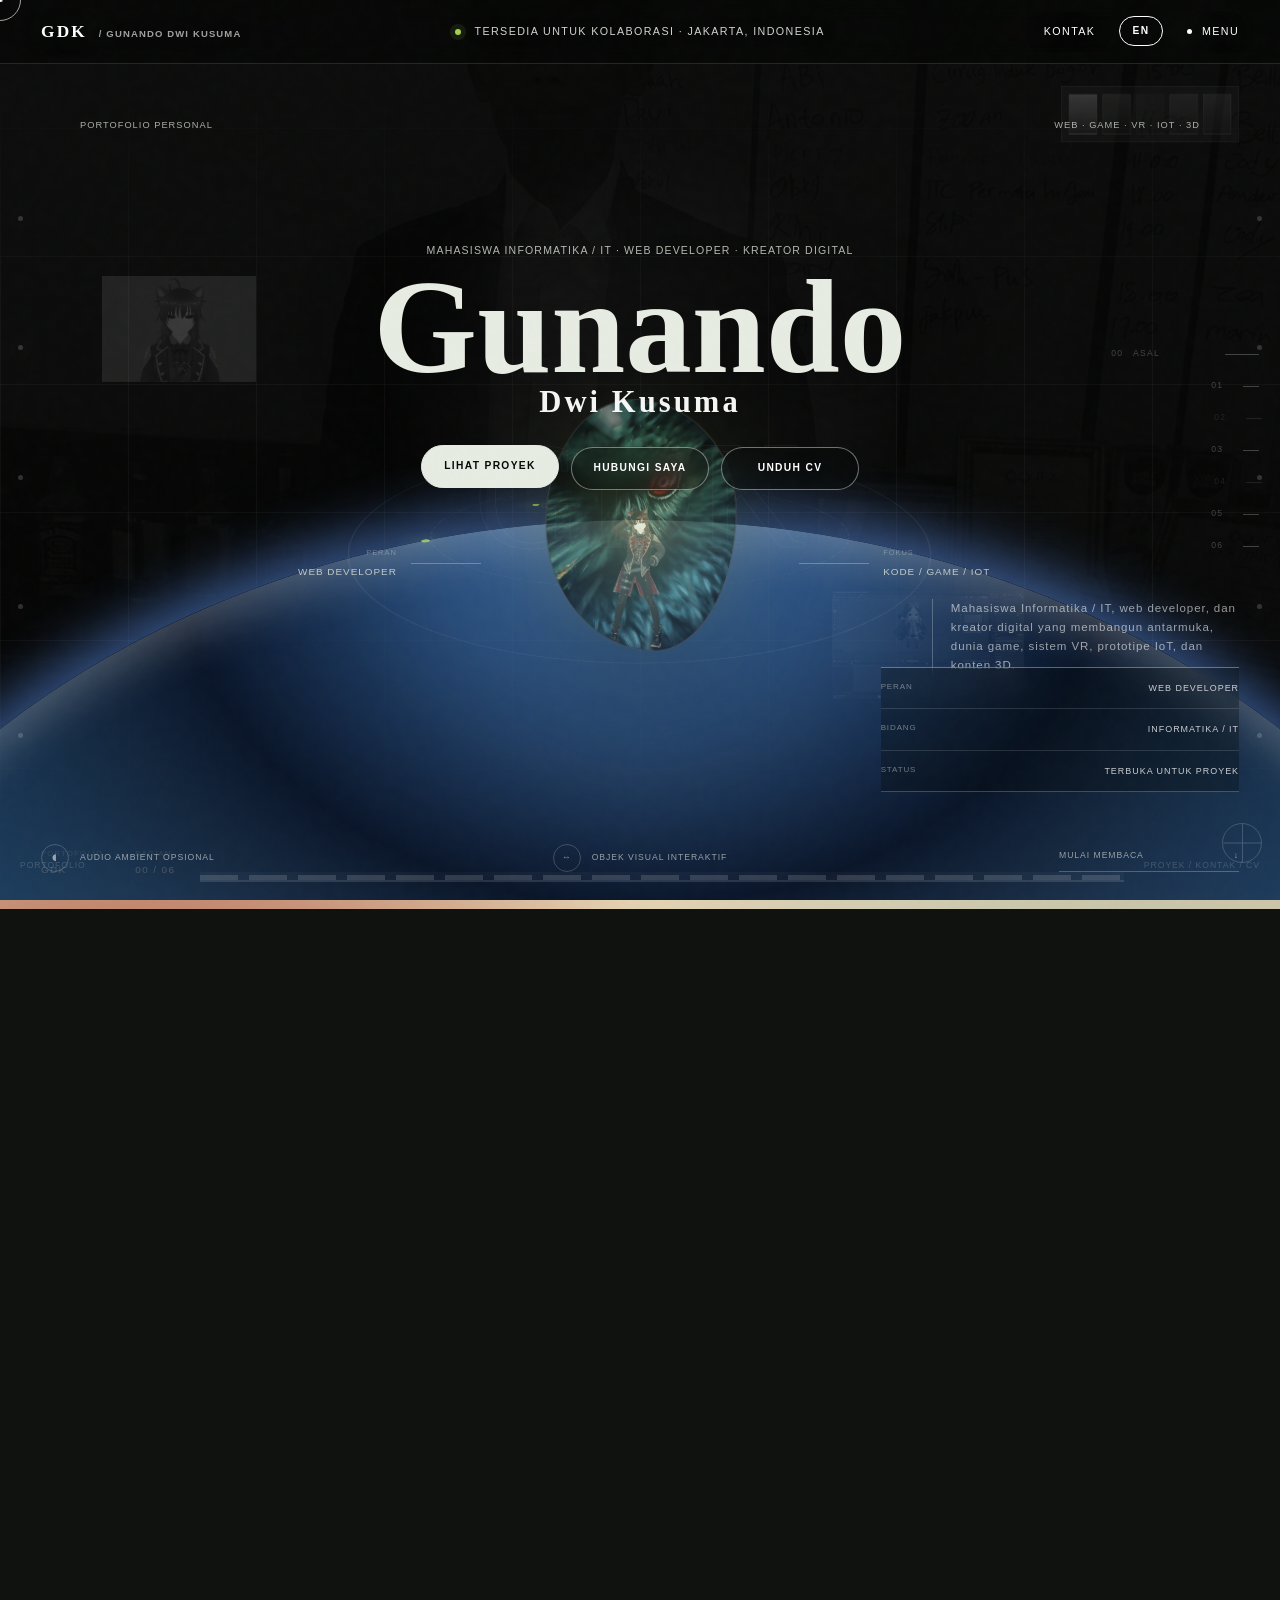
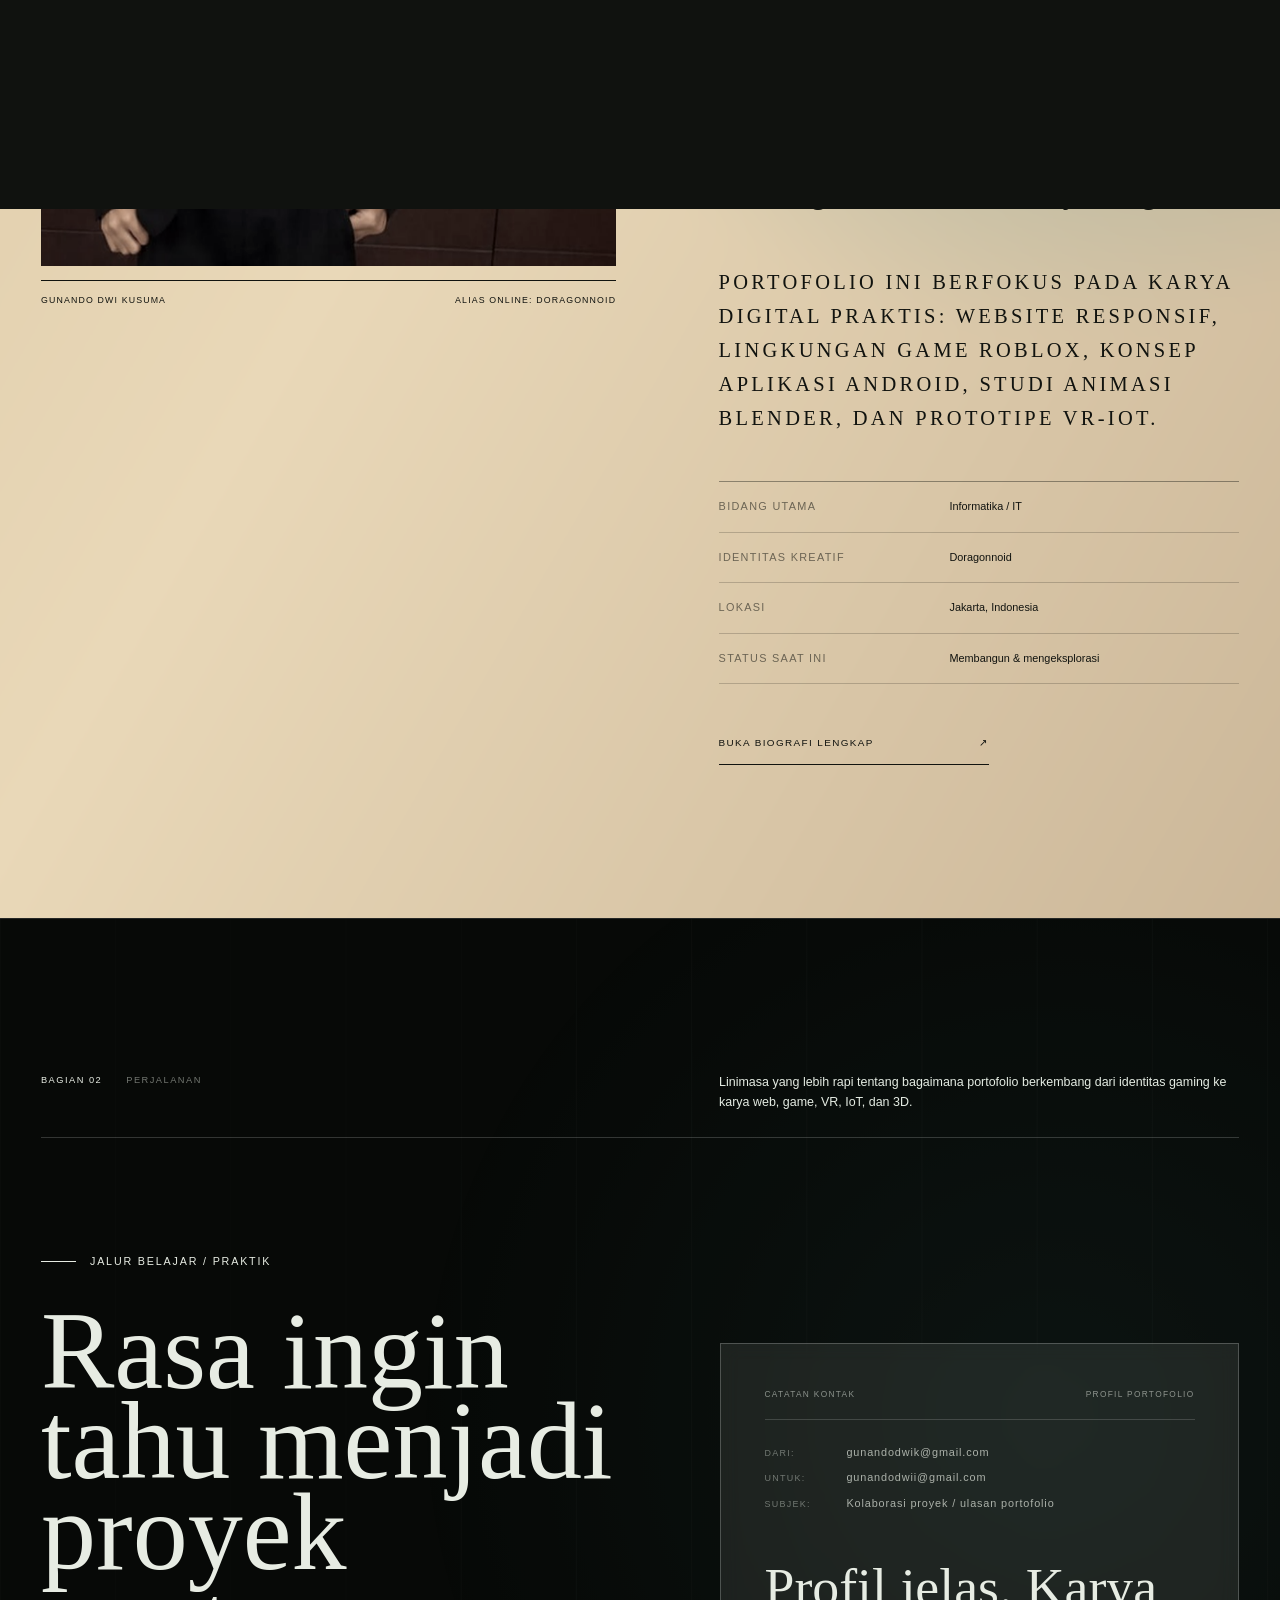
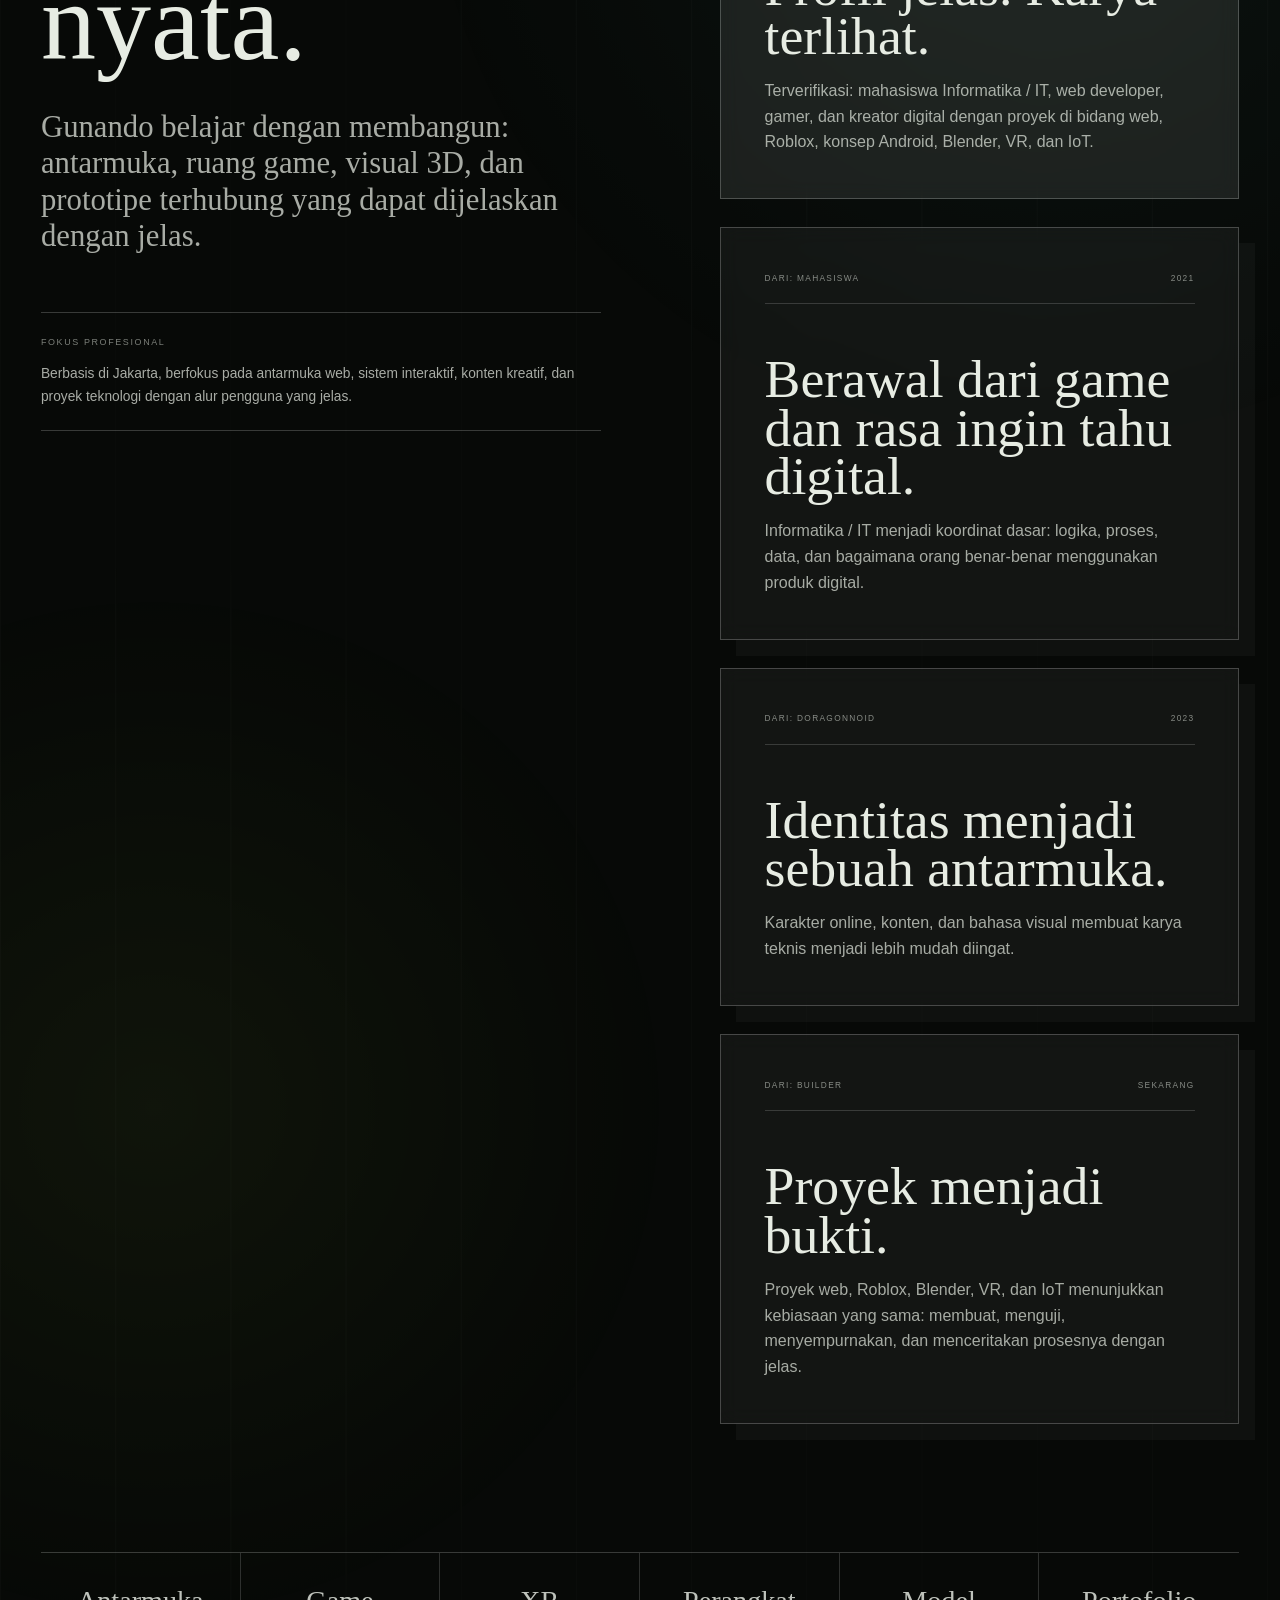
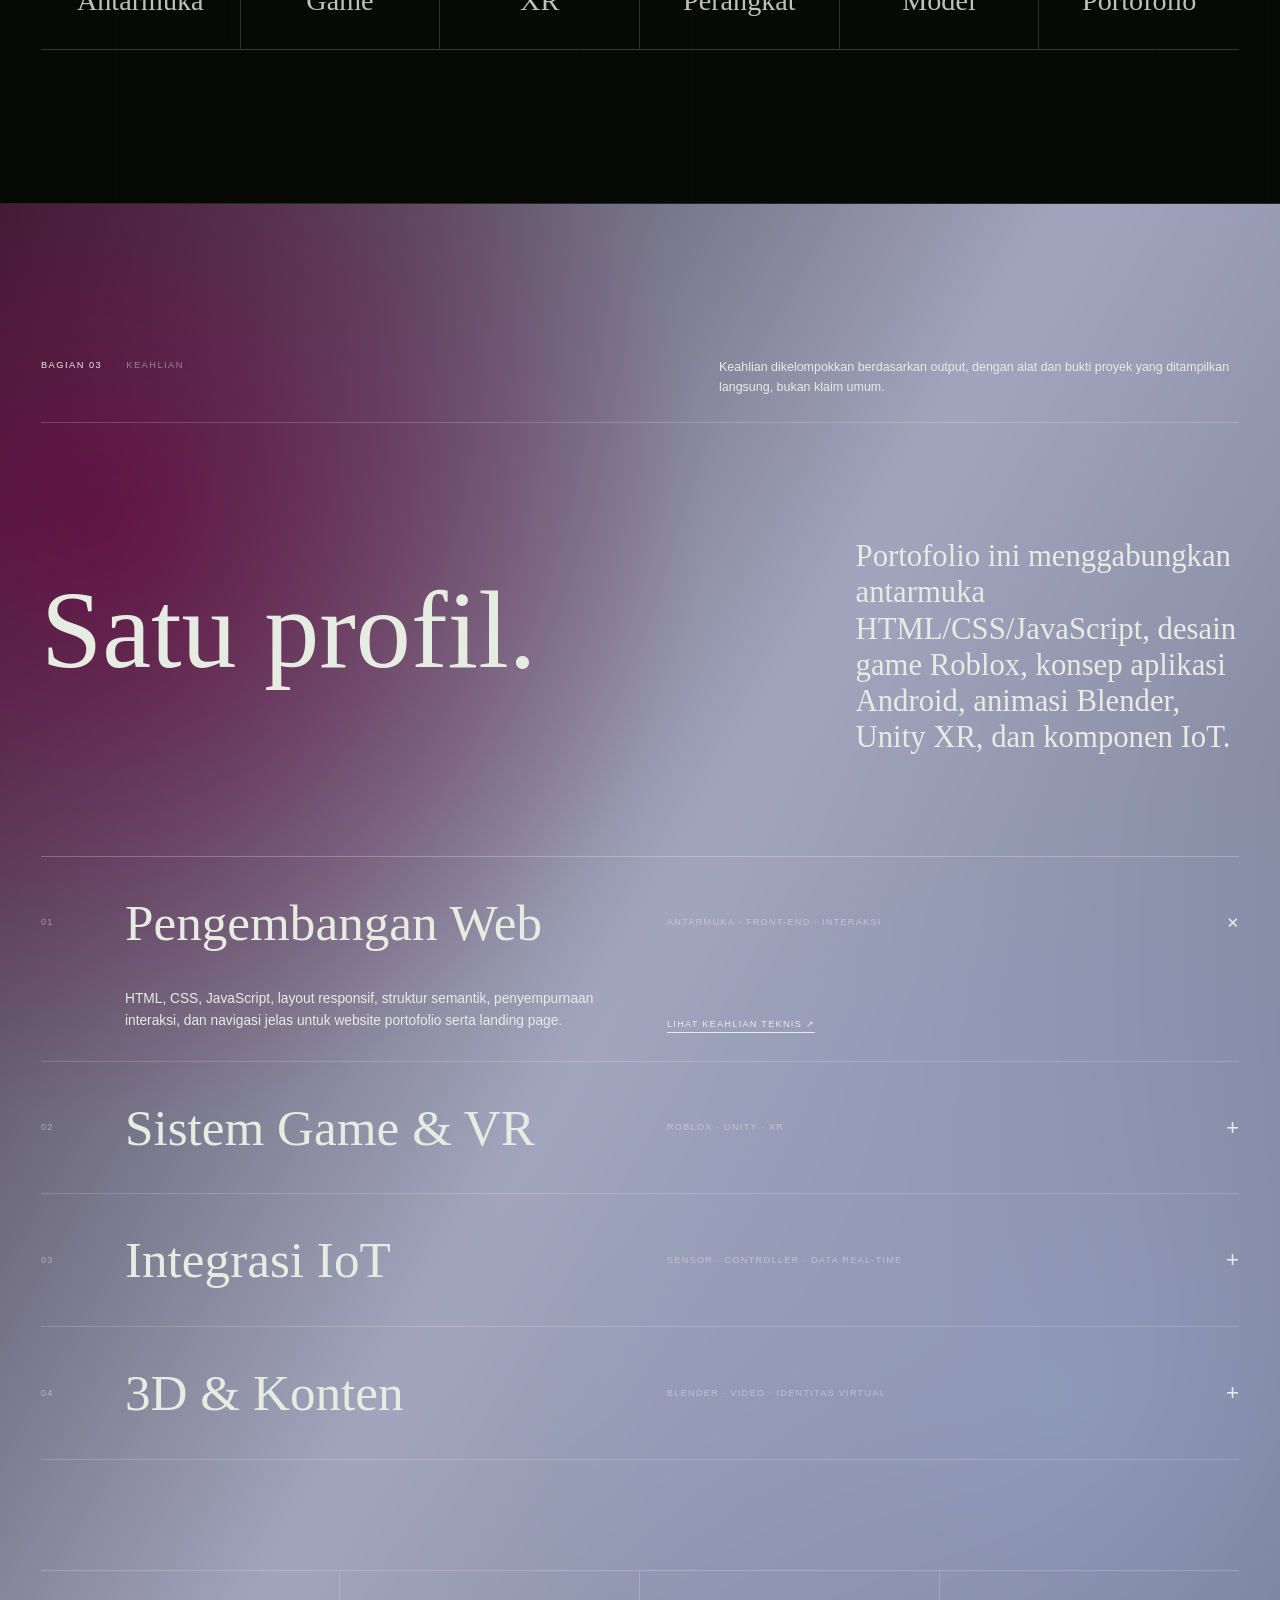
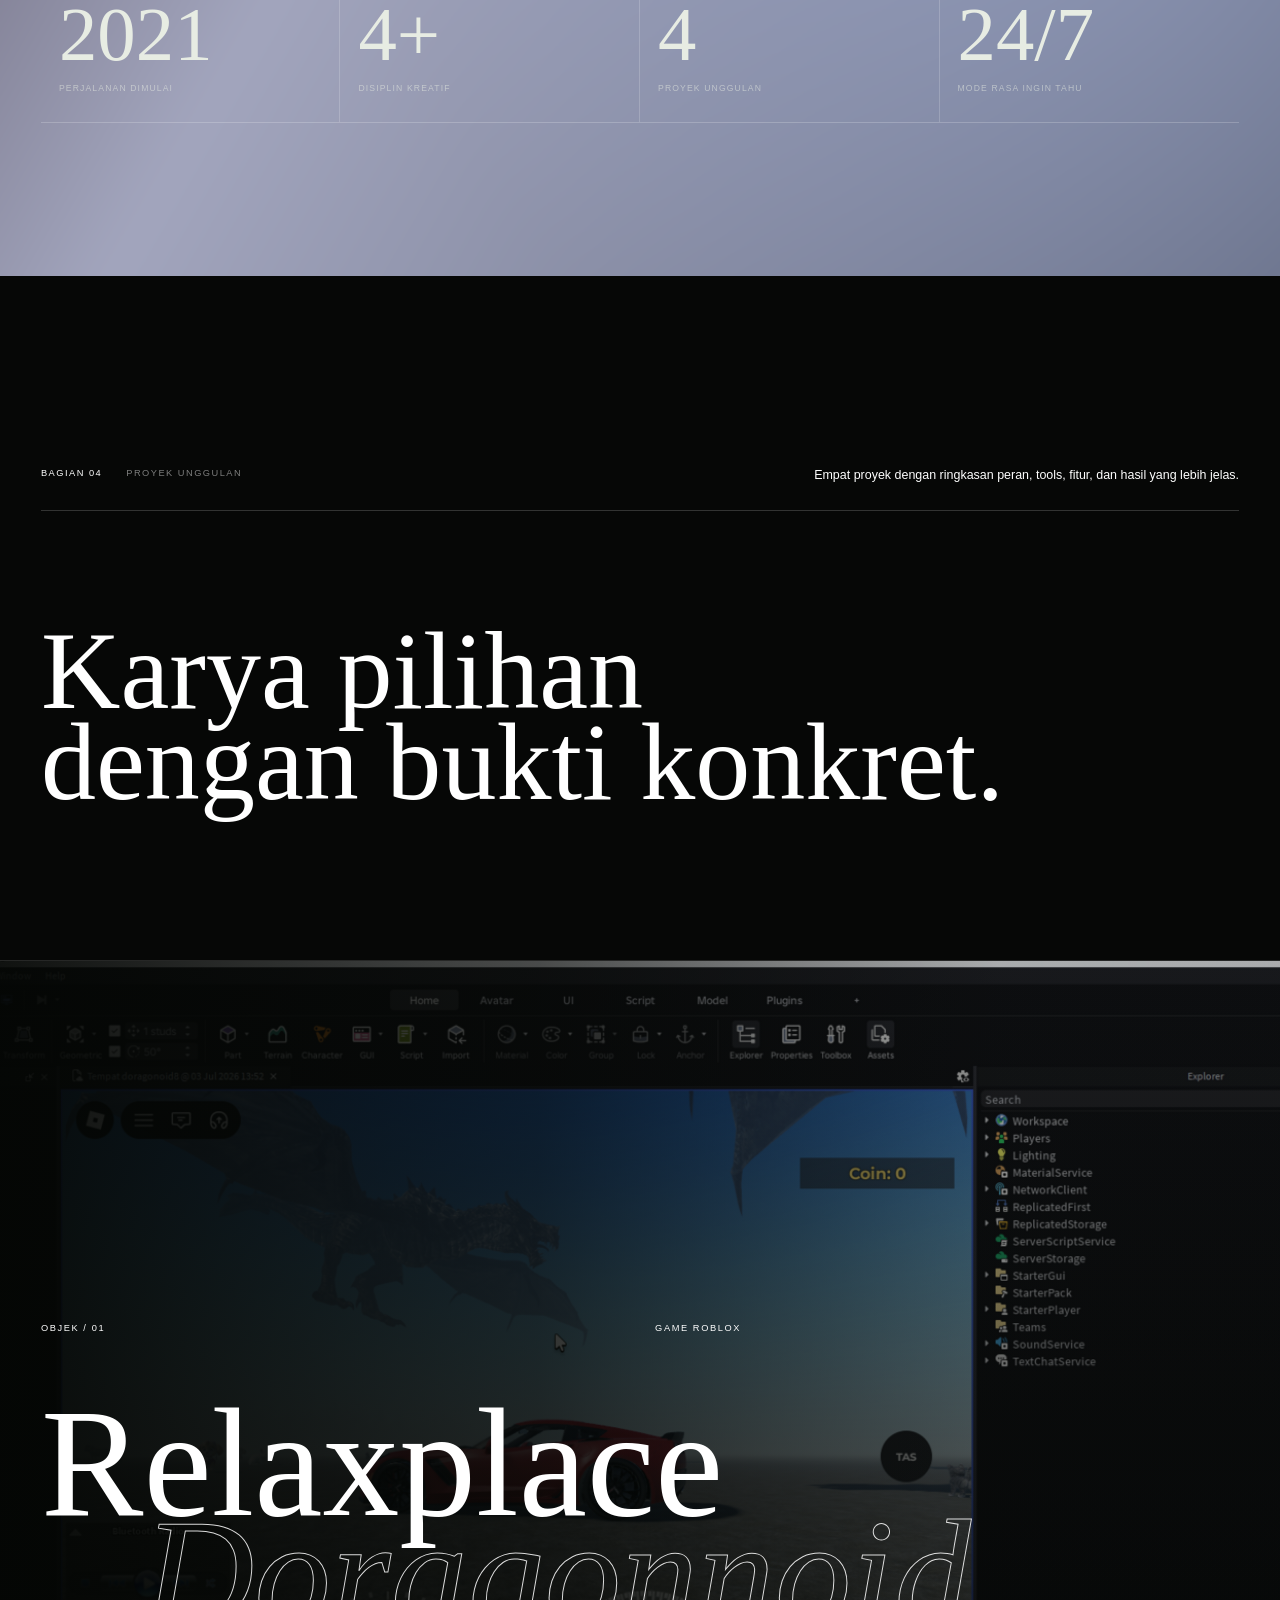
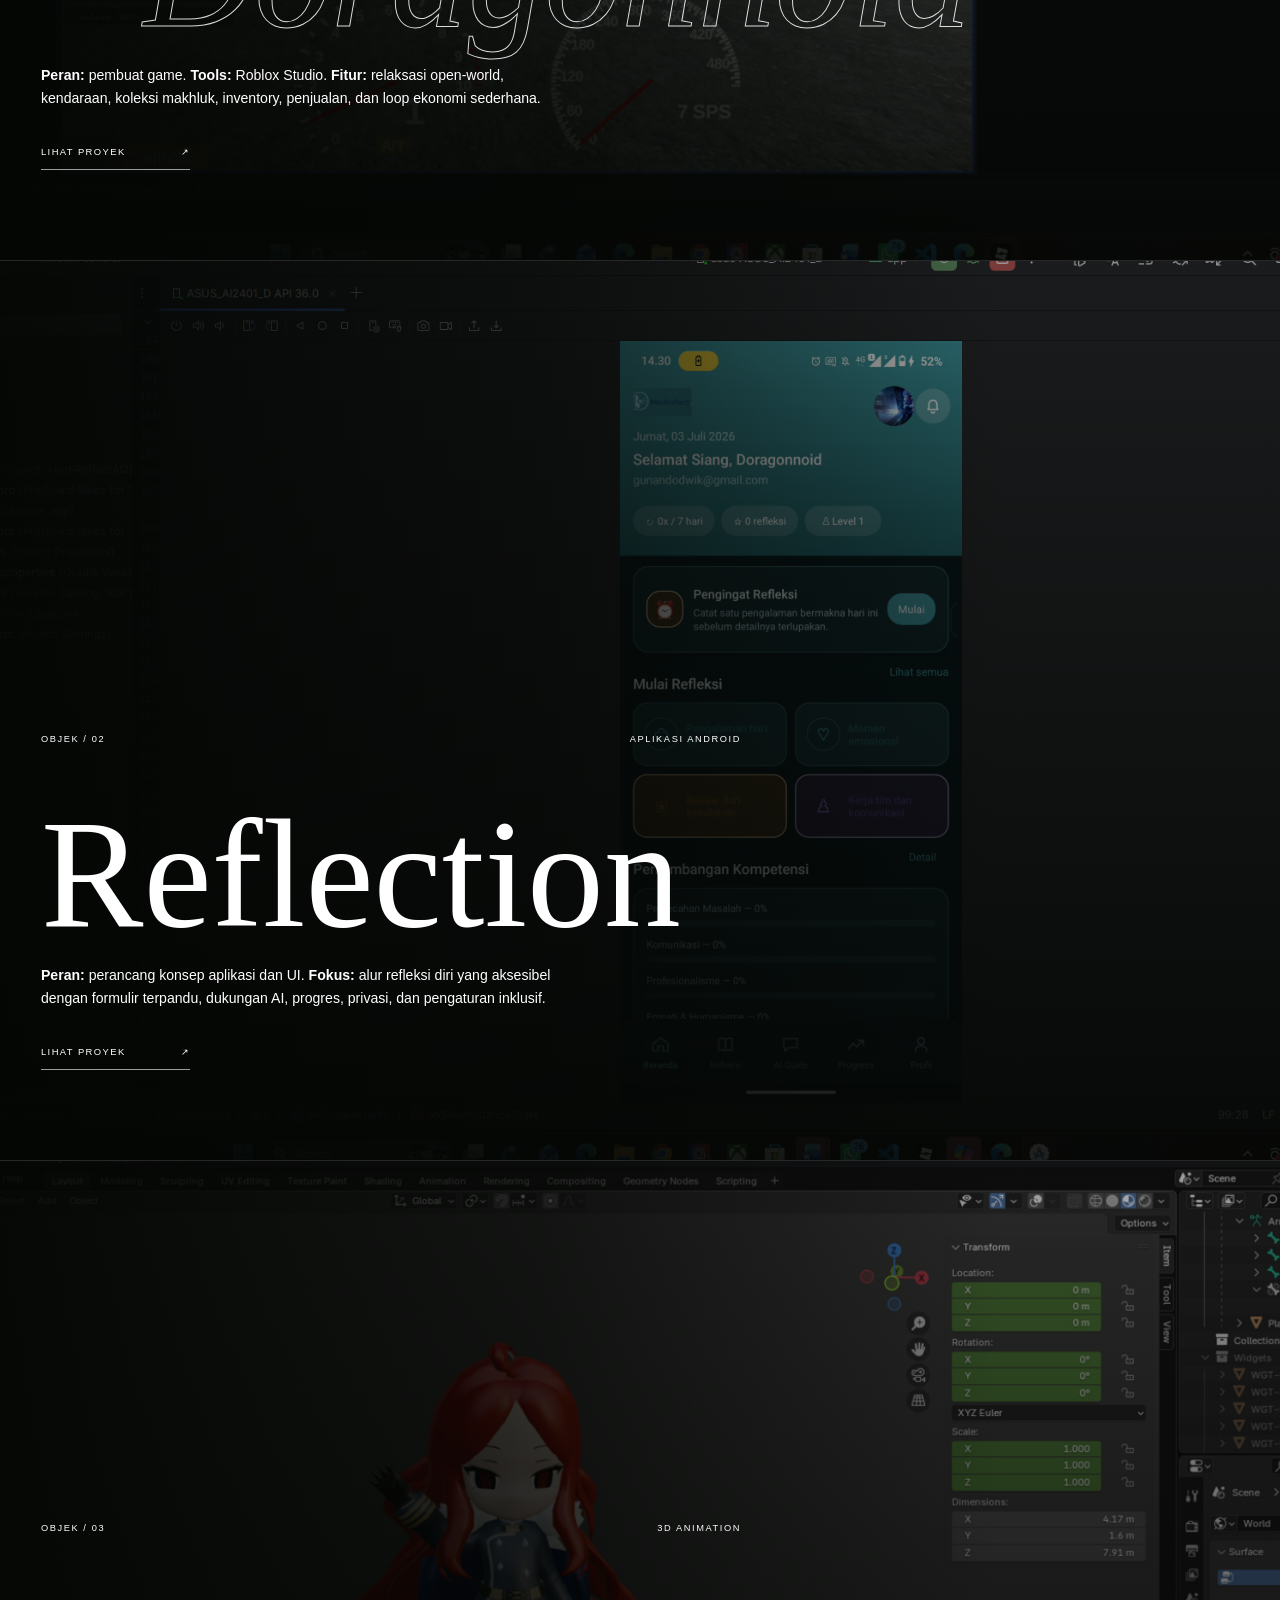
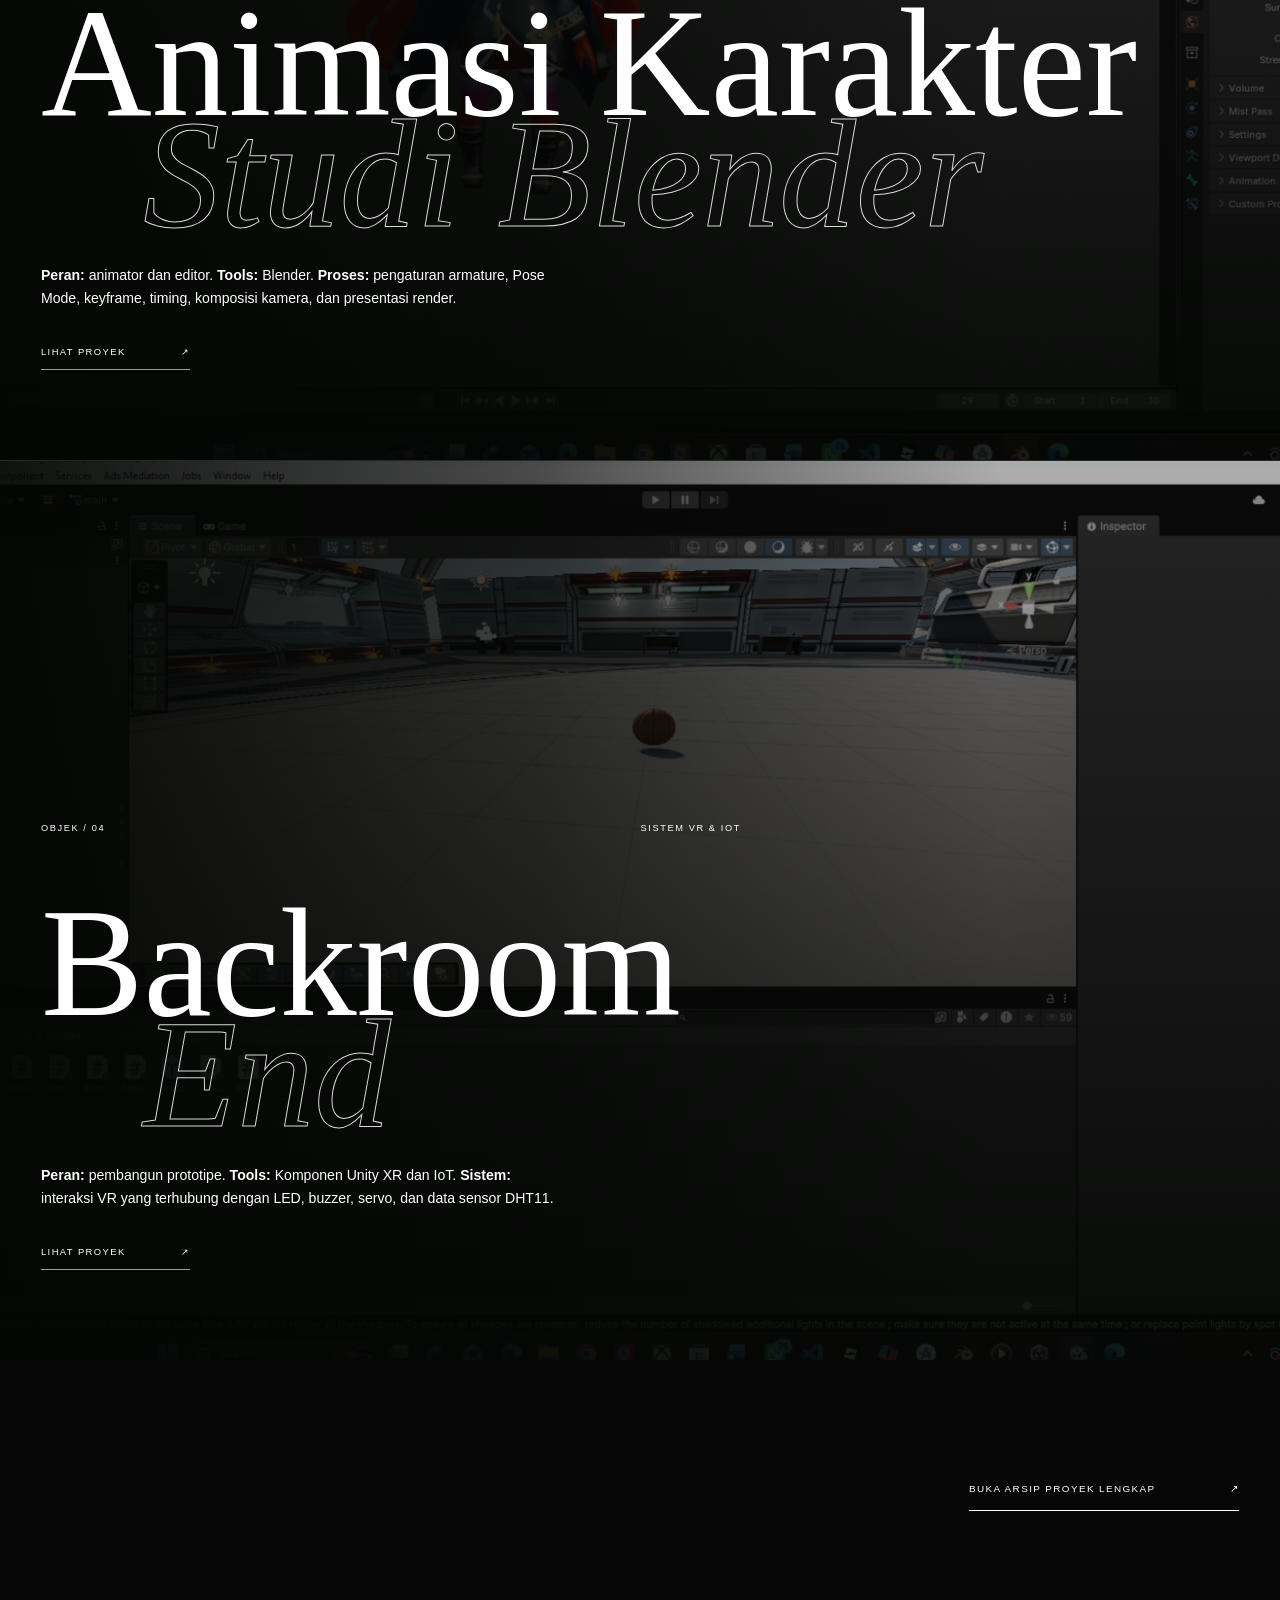
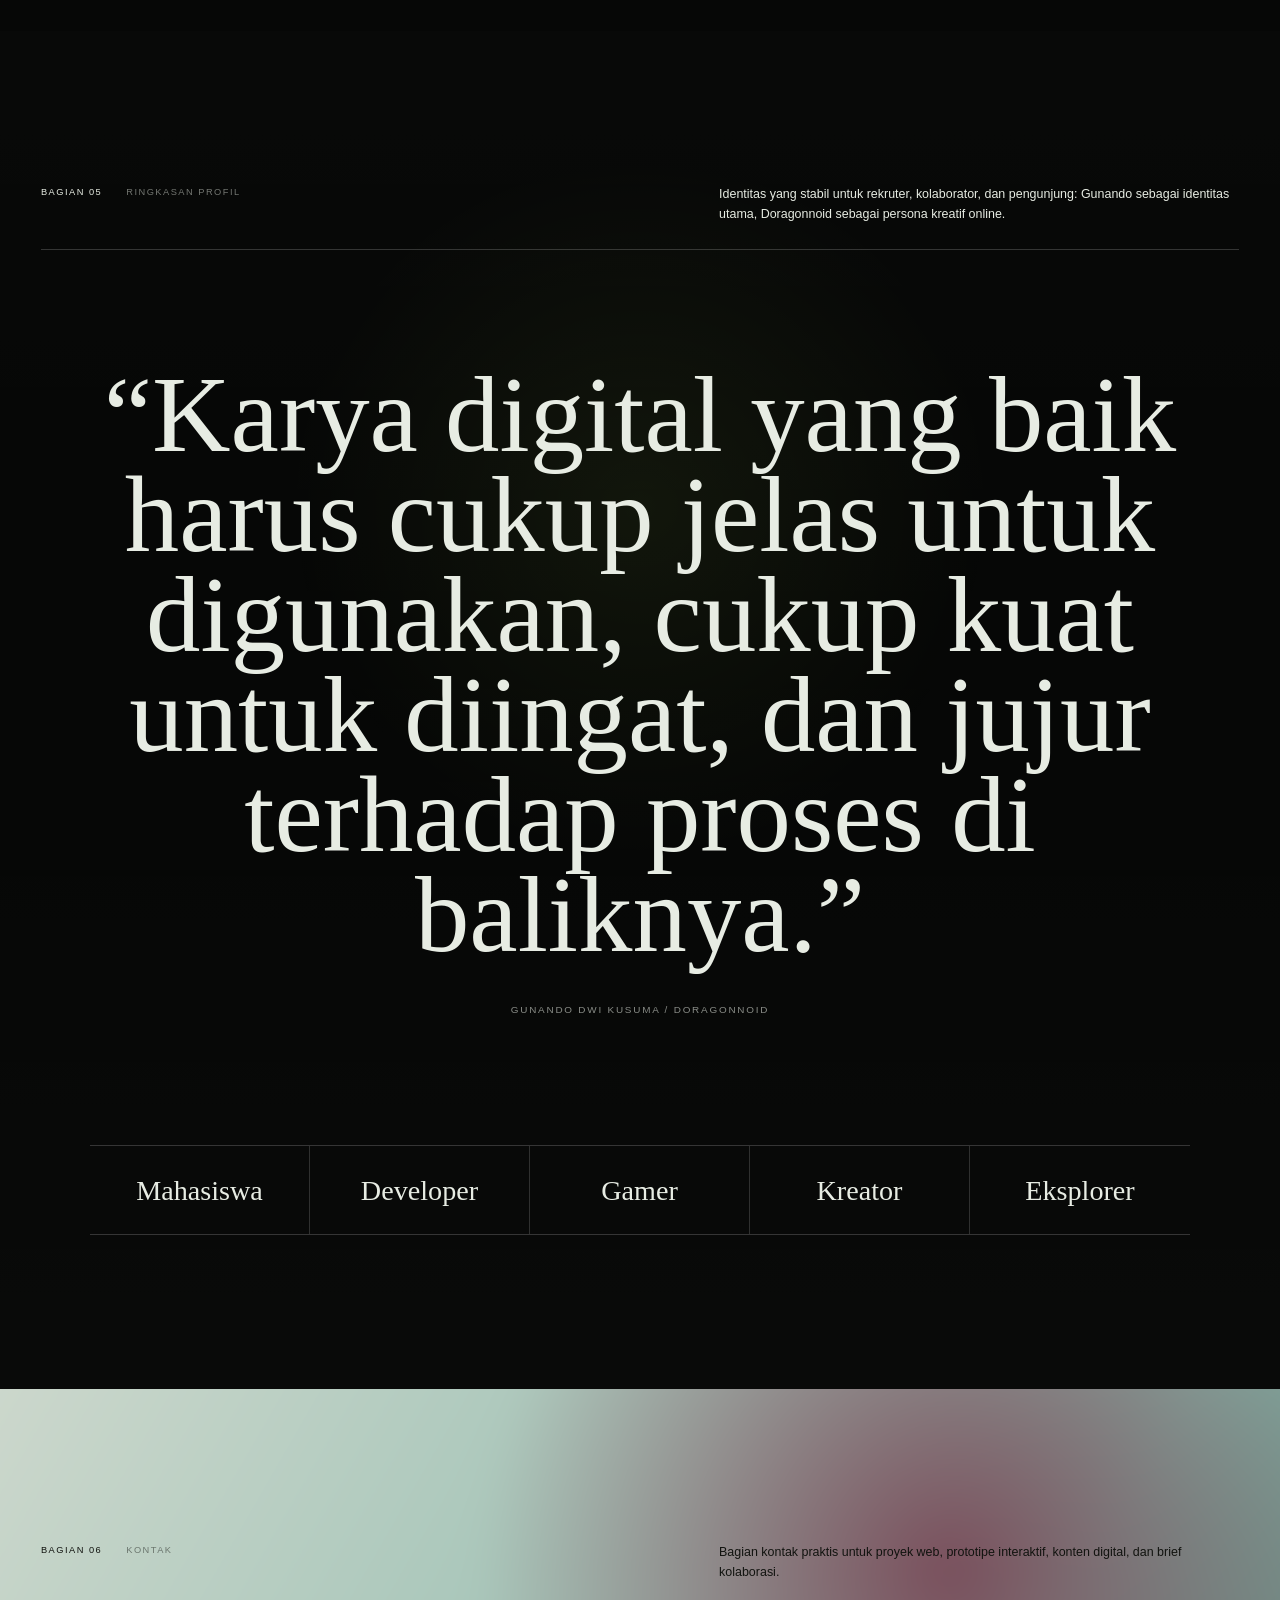
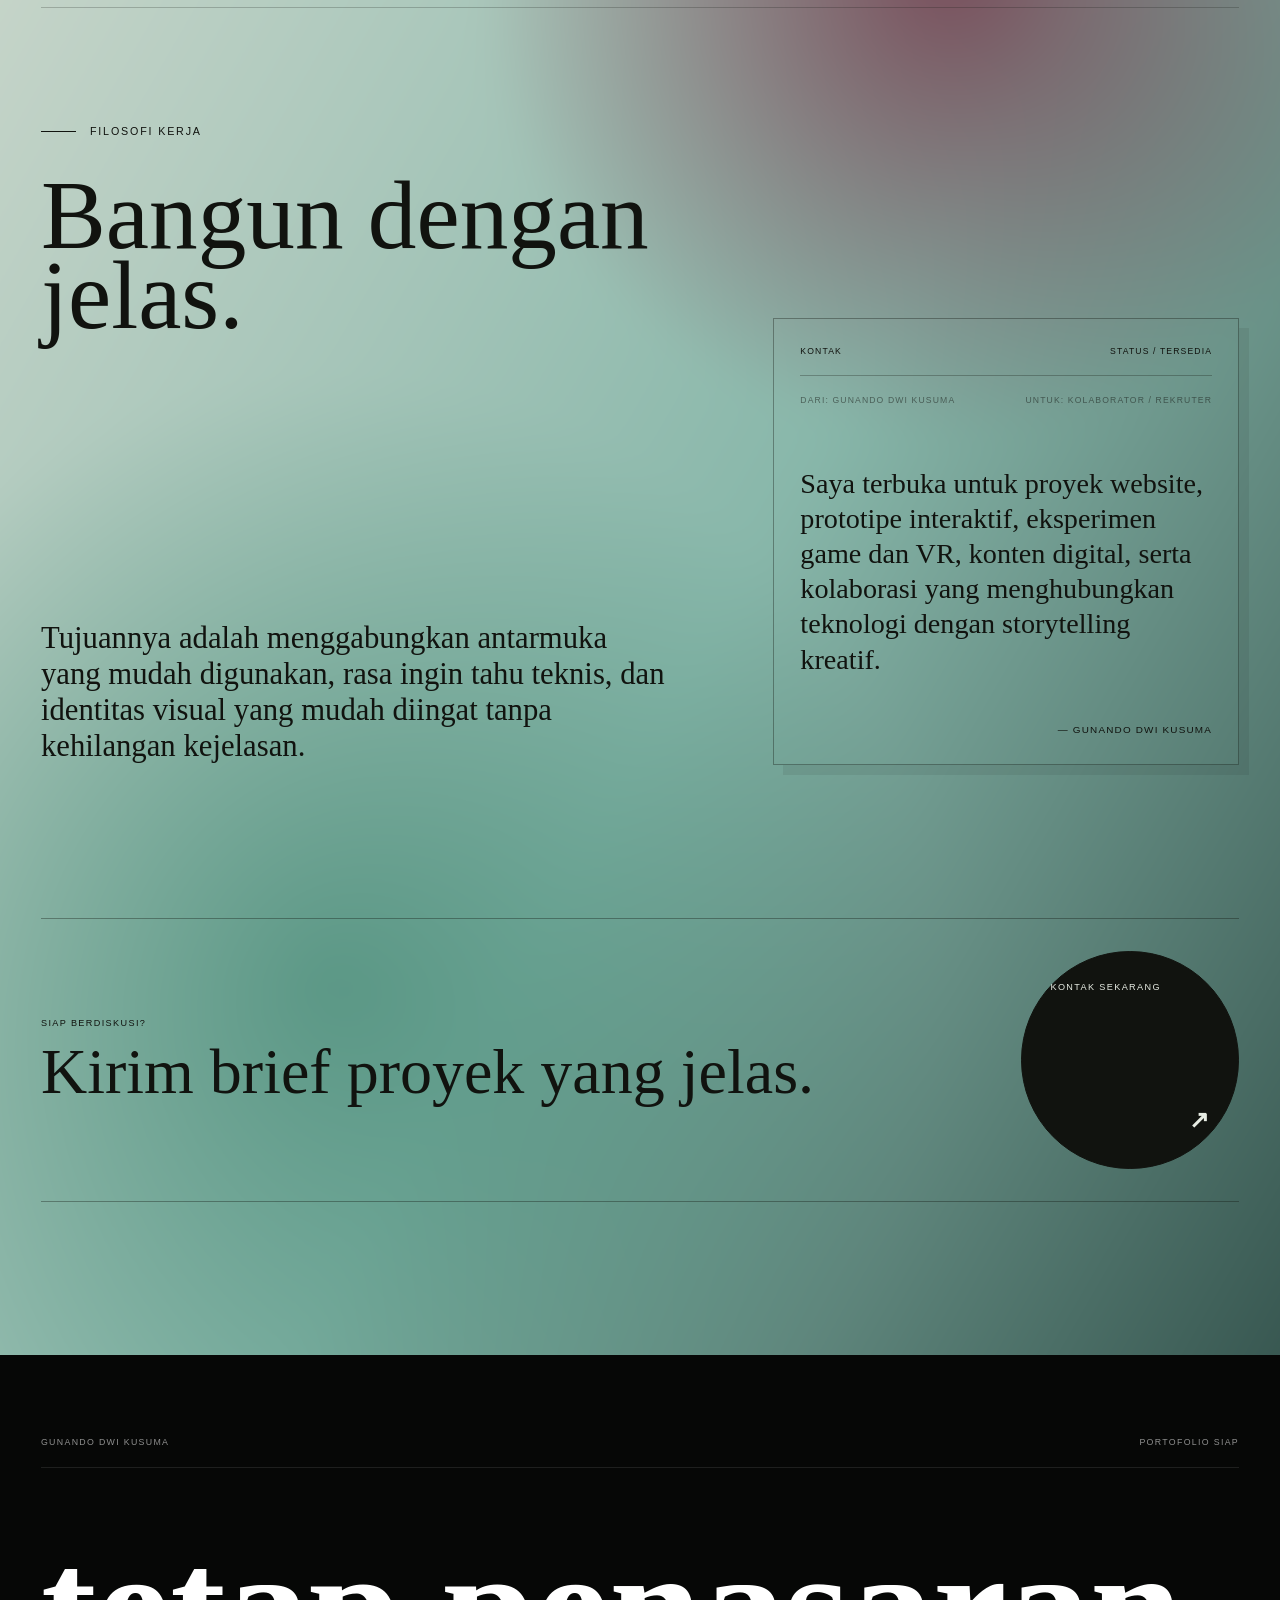
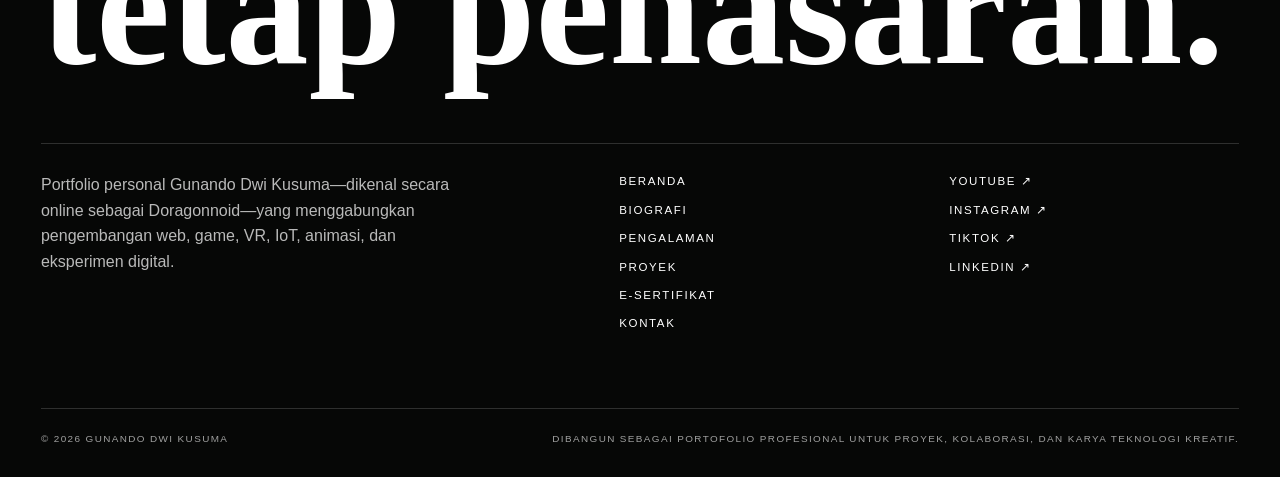
==== commit 21c3410d: "Add files via upload" ====
--- a/index.html
+++ b/index.html
@@ -131,7 +131,7 @@
       <div class="hero-professional-actions" aria-label="Aksi utama">
         <a href="#projects">View Projects</a>
         <a href="contact.html">Contact Me</a>
-        <a href="Gunando_Dwi_Kusuma_CV.html" download>Download CV</a>
+        <a href="assets/Gunando_Dwi_Kusuma_CV.pdf" download="Gunando_Dwi_Kusuma_CV.pdf">Download CV</a>
       </div>
     </div>
 
--- a/styles.css
+++ b/styles.css
@@ -91,6 +91,27 @@
 .text-button:hover::after, .menu-button:hover::after, .inline-link:hover::after { right: 0; }
 .menu-button { display: flex; align-items: center; gap: 10px; }
 .menu-button span.dot { width: 5px; height: 5px; border-radius: 50%; background: currentColor; }
+.lang-toggle {
+  border: 1px solid currentColor;
+  border-radius: 999px;
+  background: transparent;
+  color: inherit;
+  min-width: 42px;
+  height: 30px;
+  padding: 0 12px;
+  cursor: pointer;
+  font-size: .64rem;
+  font-weight: 800;
+  letter-spacing: .16em;
+  text-transform: uppercase;
+  transition: background .25s, border-color .25s, color .25s, transform .25s;
+}
+.lang-toggle:hover { transform: translateY(-1px); }
+.lang-toggle.is-active {
+  background: #69c36d;
+  border-color: #69c36d;
+  color: #071006;
+}
 
 .menu-overlay {
   position: fixed; z-index: 950; inset: 0; color: var(--paper); background: var(--ink);
